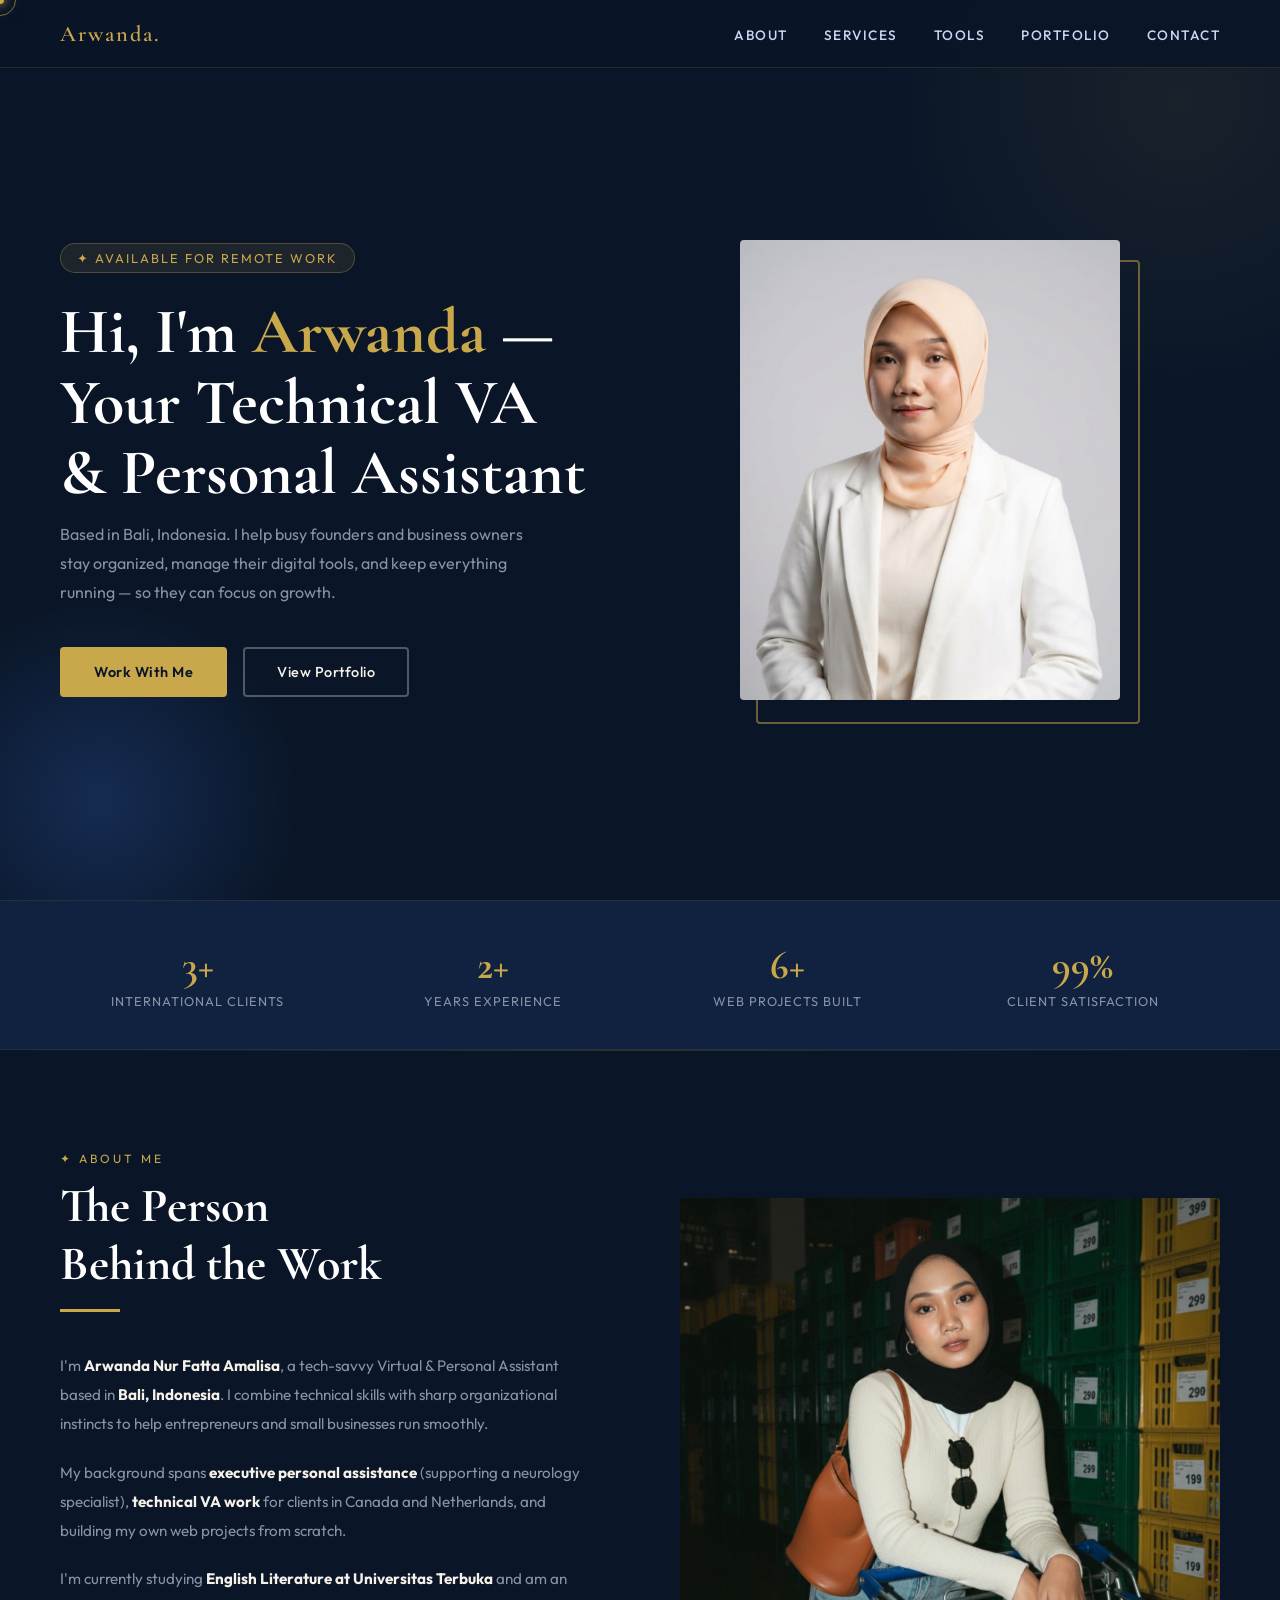
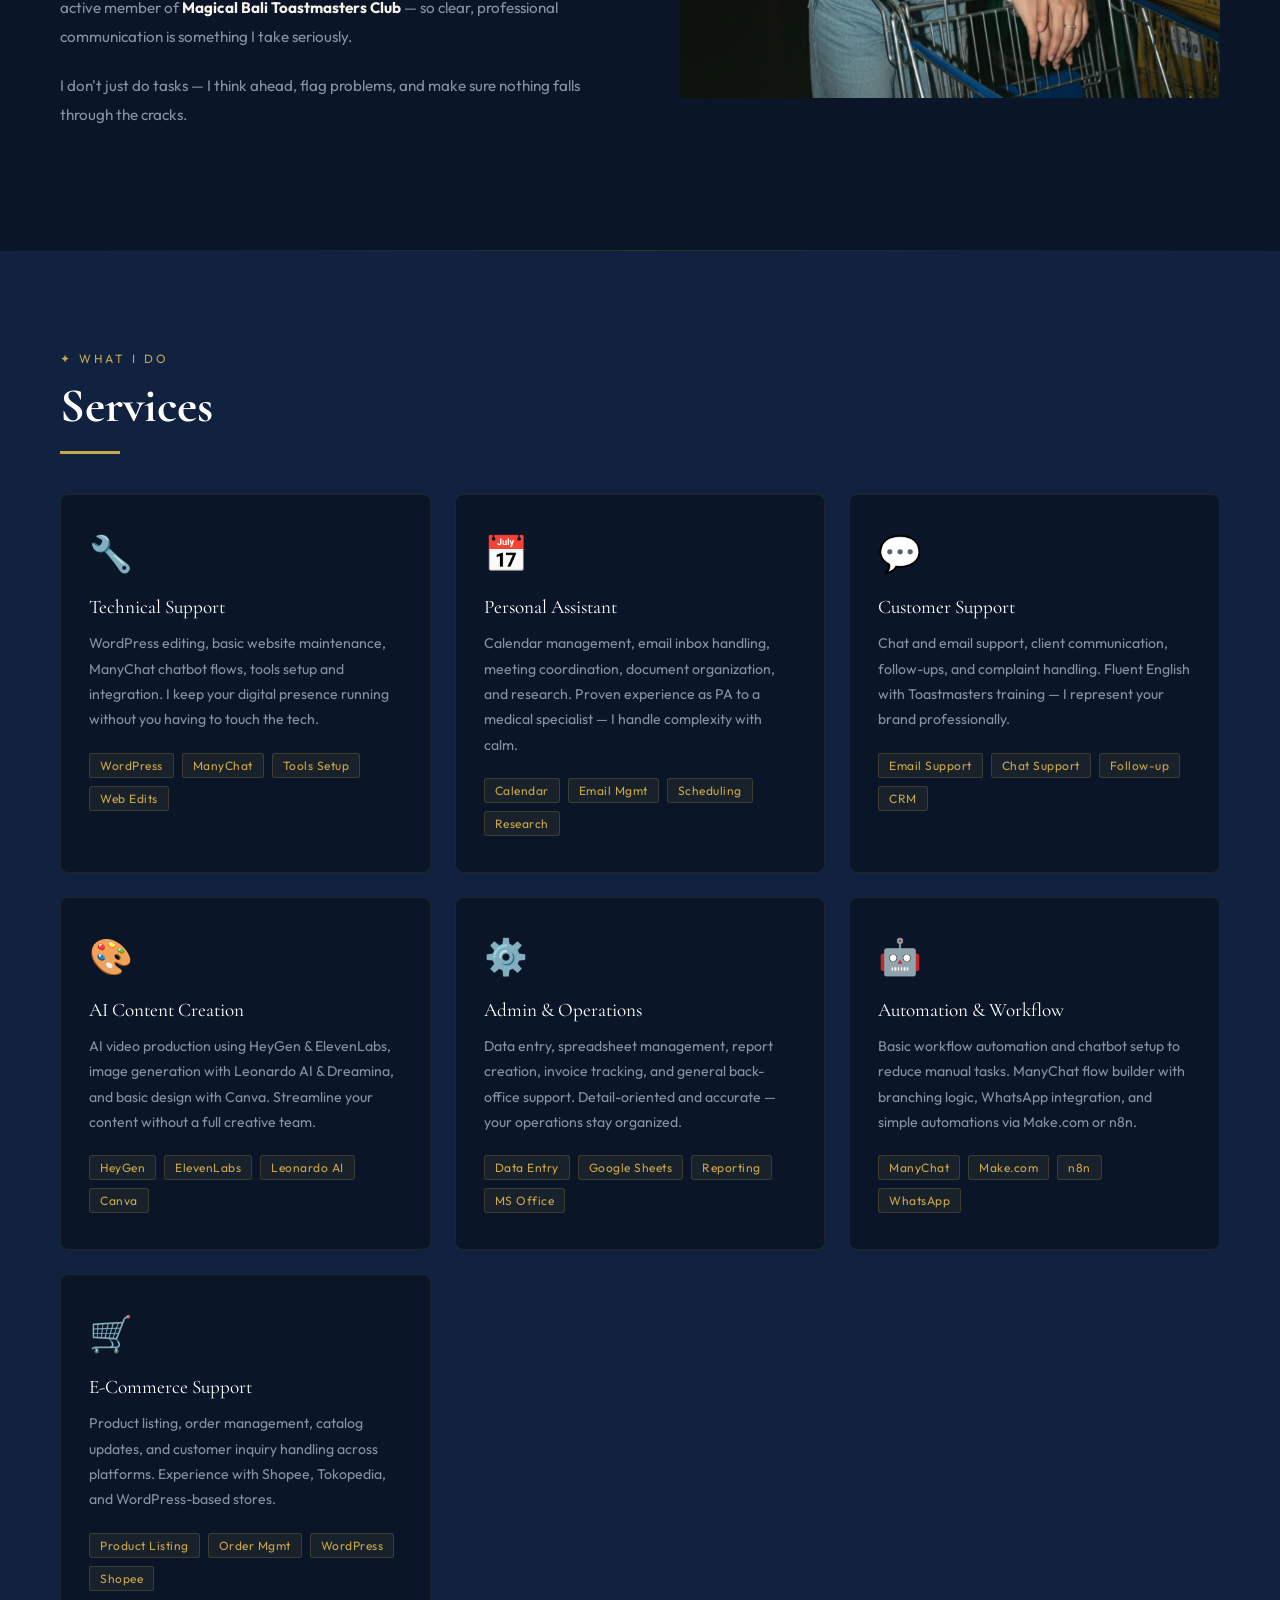
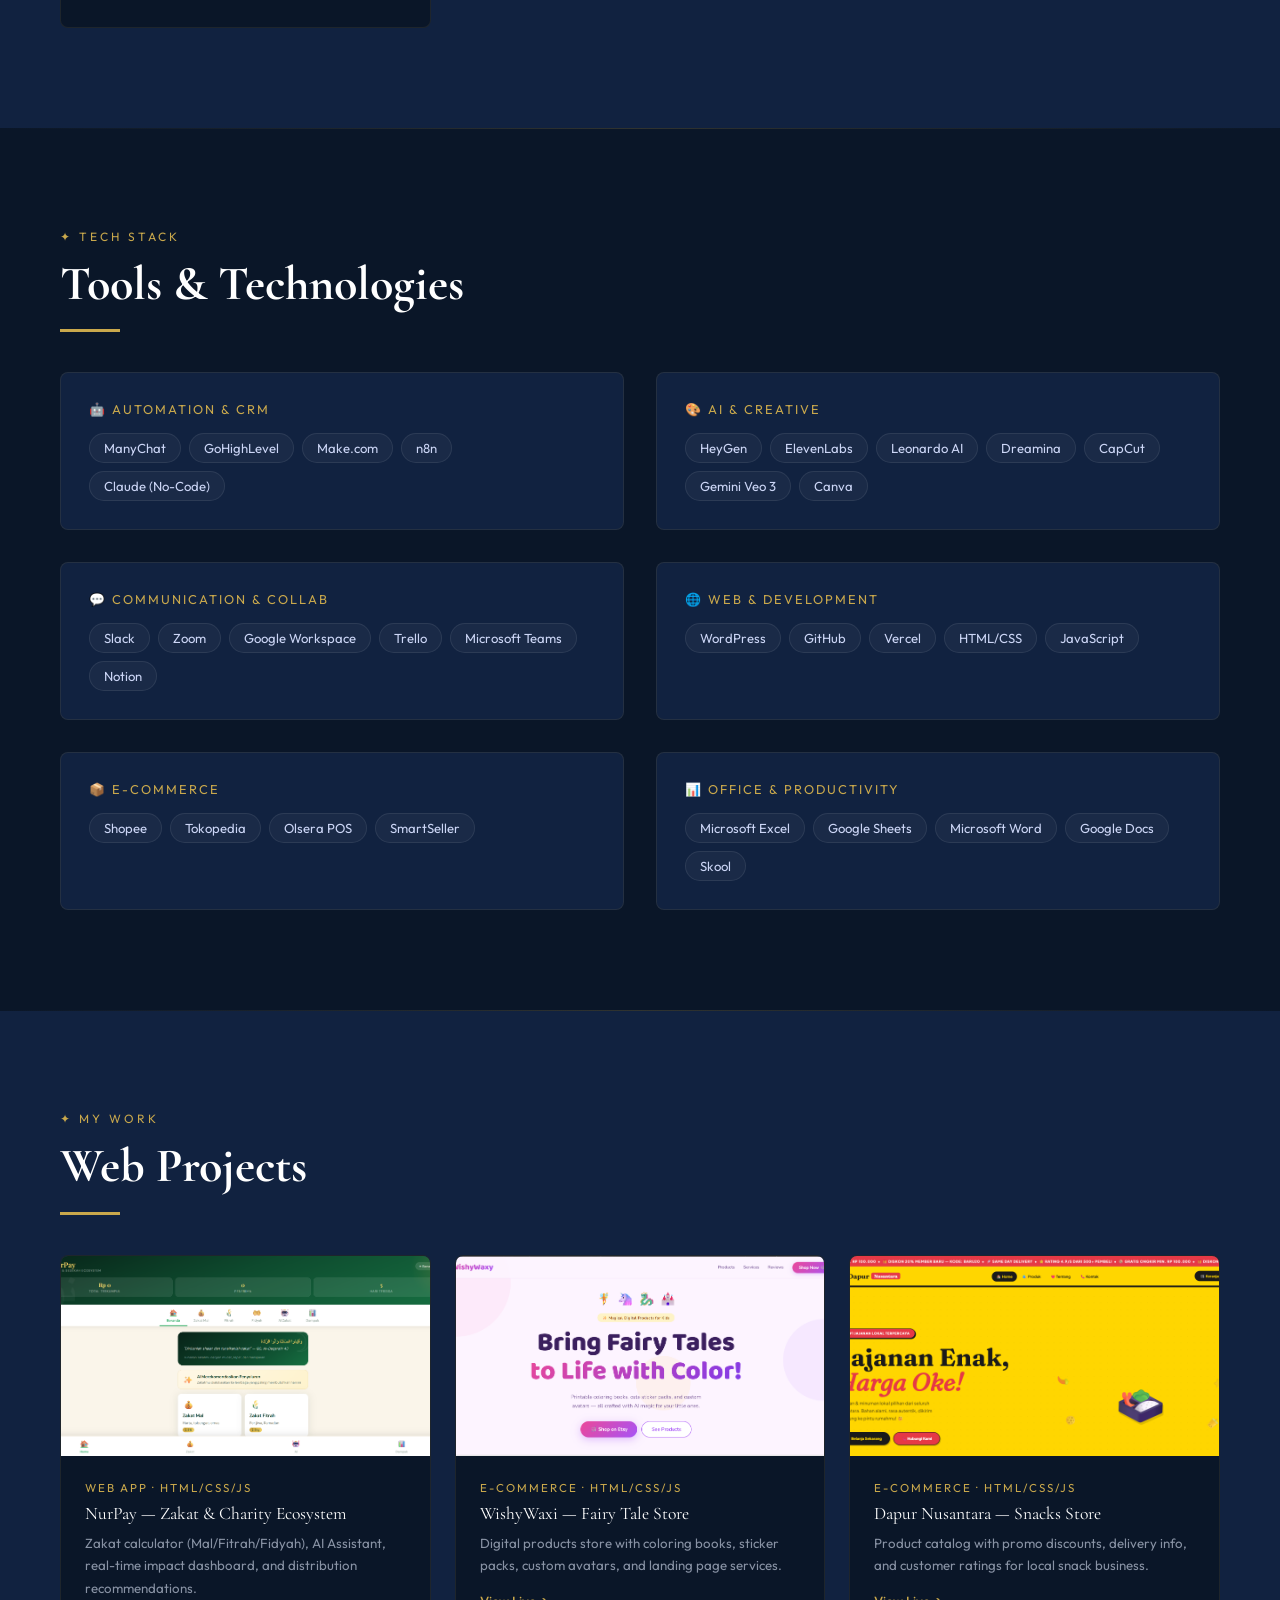
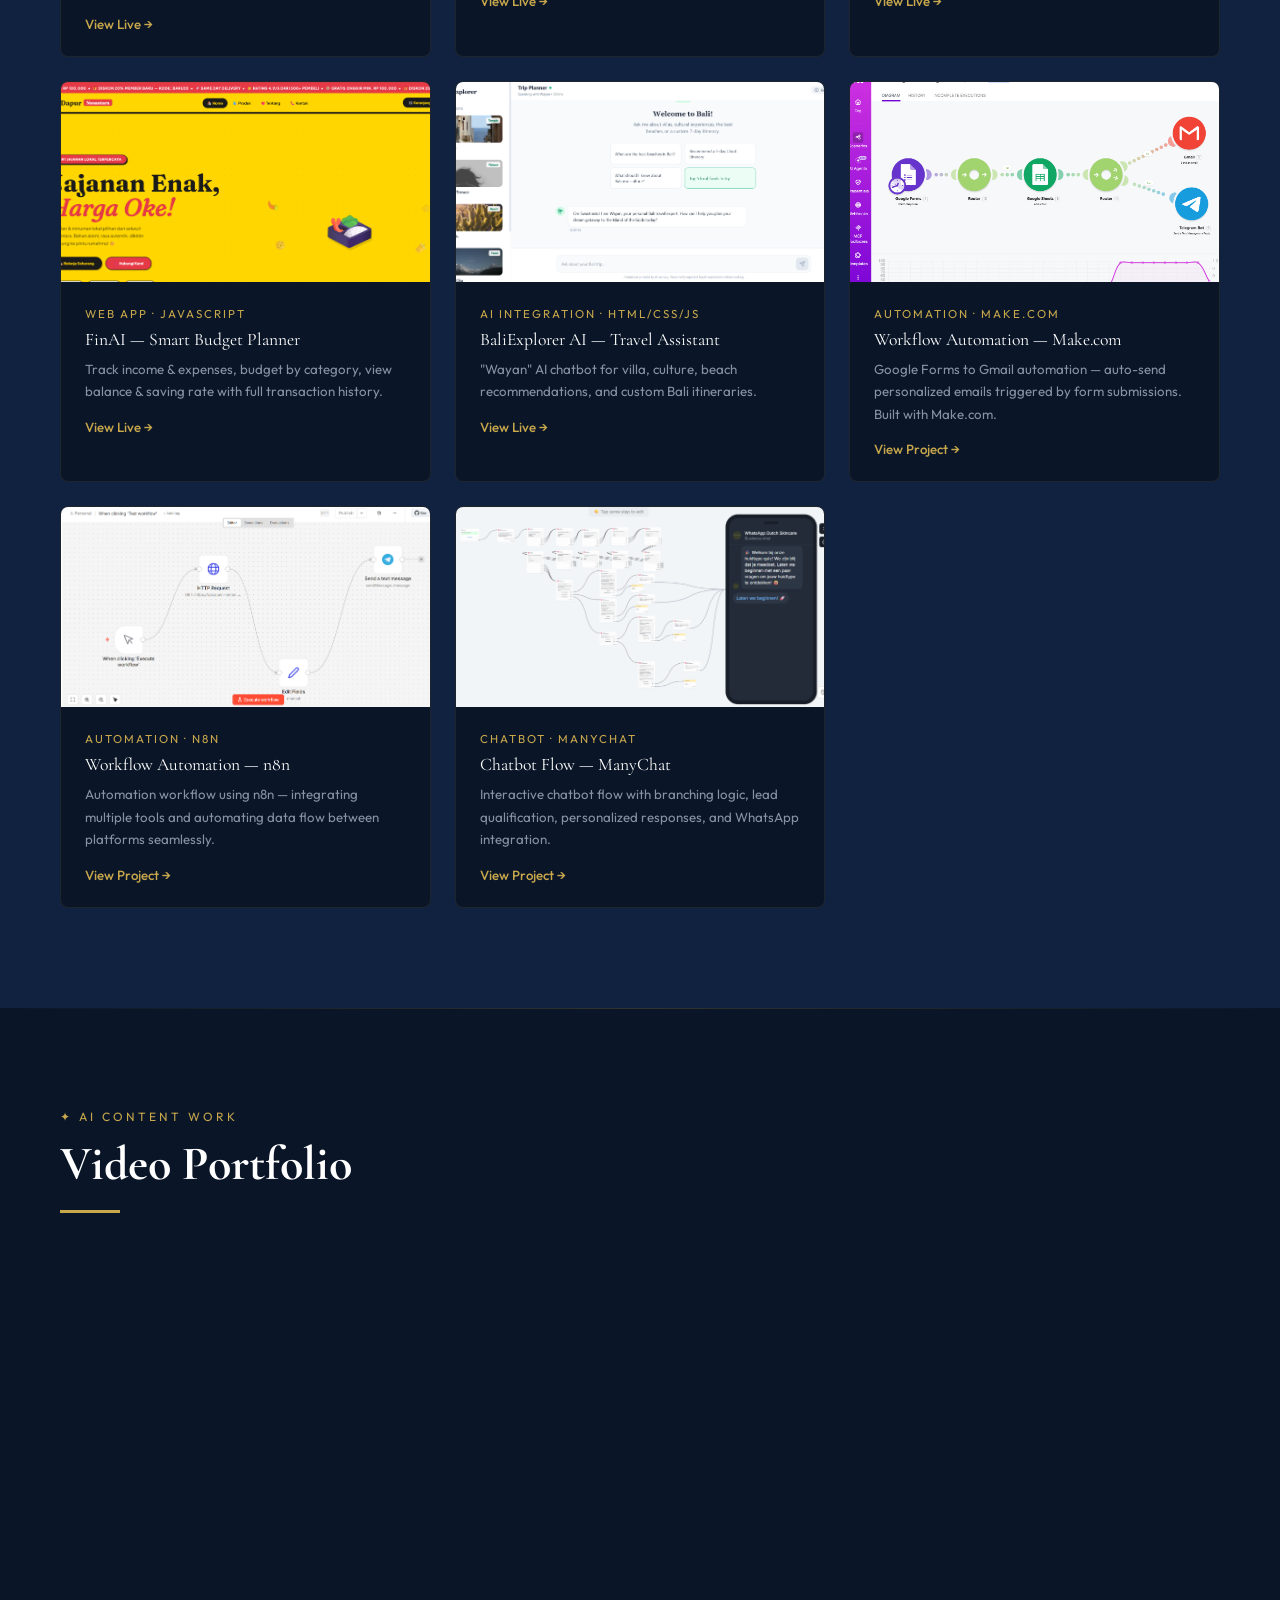
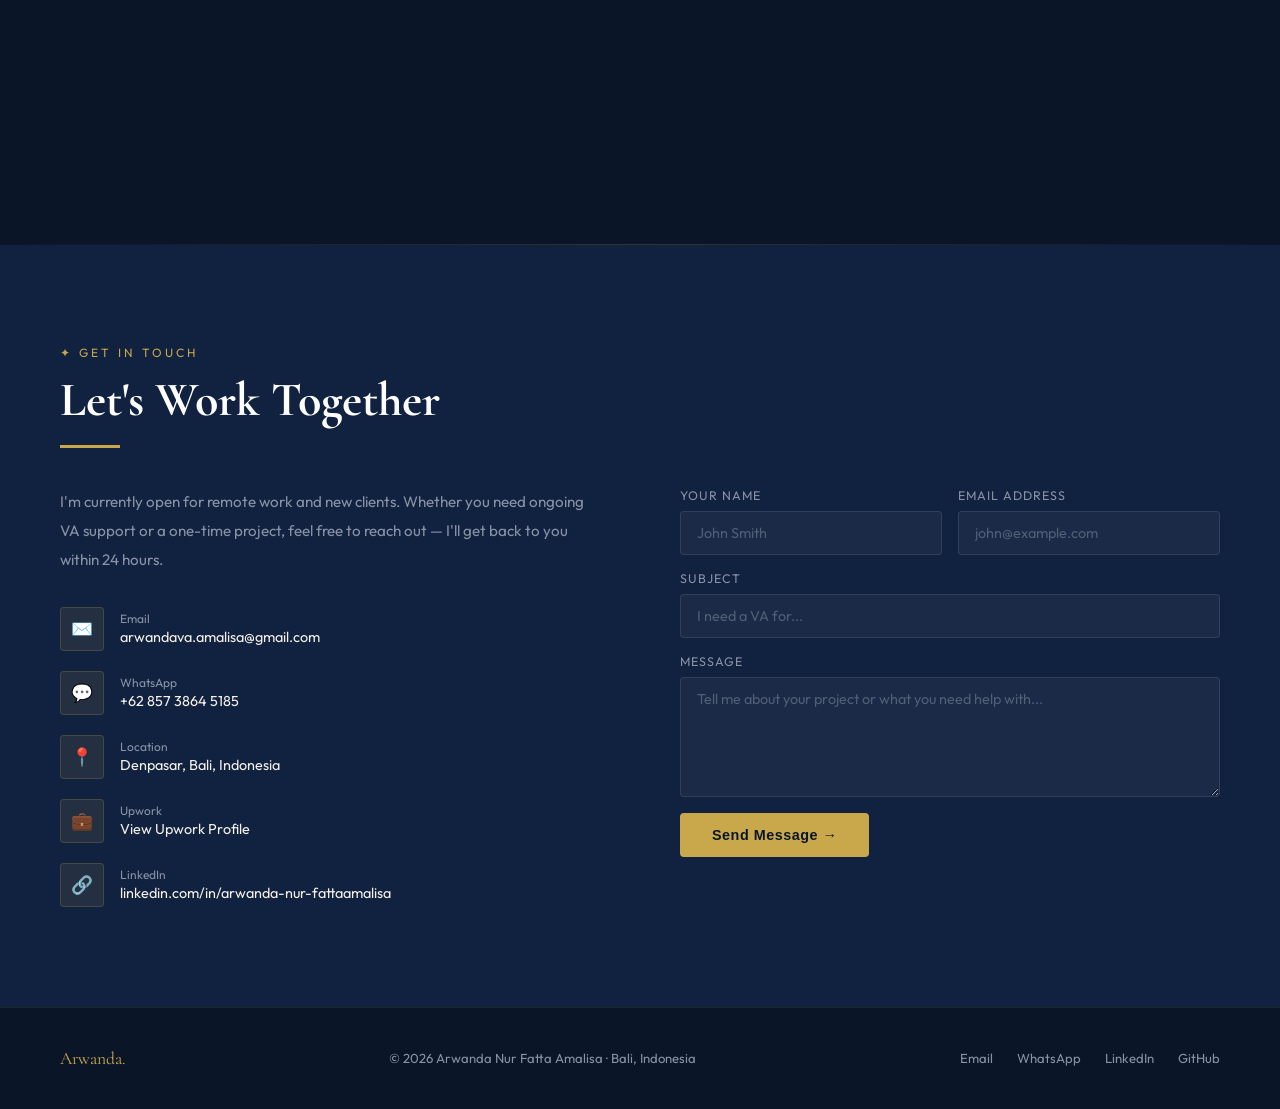
==== index.html @ c509935b "Update index.html" ====
<!DOCTYPE html>
<html lang="en">
<head>
<meta charset="UTF-8">
<meta name="viewport" content="width=device-width, initial-scale=1.0">
<title>Arwanda Nur Fatta Amalisa — Technical VA & Personal Assistant</title>
<link rel="preconnect" href="https://fonts.googleapis.com">
<link href="https://fonts.googleapis.com/css2?family=Cormorant+Garamond:wght@400;600;700;900&family=Outfit:wght@300;400;500;600&display=swap" rel="stylesheet">
<style>
  :root {
    --navy: #0a1628; --navy-mid: #112240; --navy-light: #1d3a6e;
    --gold: #c9a84c; --gold-light: #e8c96a; --cream: #f5f0e8;
    --white: #ffffff; --gray: #8892a4; --light-gray: #ccd6f6;
  }
  * { margin: 0; padding: 0; box-sizing: border-box; }
  html { scroll-behavior: smooth; }
  body { background: var(--navy); color: var(--cream); font-family: 'Outfit', sans-serif; overflow-x: hidden; cursor: none; }
  .cursor-dot { width: 8px; height: 8px; background: var(--gold); border-radius: 50%; position: fixed; top: 0; left: 0; pointer-events: none; z-index: 99999; transform: translate(-50%, -50%); transition: transform 0.1s ease; box-shadow: 0 0 10px var(--gold), 0 0 20px rgba(201,168,76,0.5); }
  .cursor-ring { width: 32px; height: 32px; border: 1.5px solid rgba(201,168,76,0.6); border-radius: 50%; position: fixed; top: 0; left: 0; pointer-events: none; z-index: 99998; transform: translate(-50%, -50%); transition: all 0.12s ease; }
  .cursor-sparkle { position: fixed; pointer-events: none; z-index: 99997; border-radius: 50%; animation: sparkle-fade 0.6s ease forwards; }
  @keyframes sparkle-fade { 0% { opacity: 1; transform: scale(1) translate(-50%, -50%); } 100% { opacity: 0; transform: scale(0) translate(-50%, -50%); } }
  a, button { cursor: none; }
  nav { position: fixed; top: 0; width: 100%; z-index: 100; padding: 20px 60px; display: flex; justify-content: space-between; align-items: center; background: rgba(10,22,40,0.92); backdrop-filter: blur(12px); border-bottom: 1px solid rgba(201,168,76,0.15); }
  .nav-logo { font-family: 'Cormorant Garamond', serif; font-size: 1.4rem; color: var(--gold); letter-spacing: 2px; font-weight: 600; }
  .nav-links { display: flex; gap: 36px; list-style: none; }
  .nav-links a { color: var(--light-gray); text-decoration: none; font-size: 0.85rem; font-weight: 500; letter-spacing: 1.5px; text-transform: uppercase; transition: color 0.3s; }
  .nav-links a:hover { color: var(--gold); }
  .hero { min-height: 100vh; display: grid; grid-template-columns: 1fr 1fr; align-items: center; padding: 120px 60px 80px; position: relative; overflow: hidden; }
  .hero::before { content: ''; position: absolute; top: -200px; right: -200px; width: 600px; height: 600px; background: radial-gradient(circle, rgba(201,168,76,0.08) 0%, transparent 70%); pointer-events: none; }
  .hero::after { content: ''; position: absolute; bottom: -100px; left: -100px; width: 400px; height: 400px; background: radial-gradient(circle, rgba(29,58,110,0.6) 0%, transparent 70%); pointer-events: none; }
  .hero-text { z-index: 2; }
  .hero-tag { display: inline-block; background: rgba(201,168,76,0.1); border: 1px solid rgba(201,168,76,0.3); color: var(--gold); padding: 6px 16px; border-radius: 20px; font-size: 0.8rem; letter-spacing: 2px; text-transform: uppercase; margin-bottom: 24px; animation: fadeUp 0.8s ease both; }
  .hero h1 { font-family: 'Cormorant Garamond', serif; font-size: clamp(2.8rem, 5vw, 4.5rem); line-height: 1.1; font-weight: 900; color: var(--white); margin-bottom: 12px; animation: fadeUp 0.8s 0.1s ease both; }
  .hero h1 span { color: var(--gold); }
  .hero-subtitle { font-size: 1rem; color: var(--gray); line-height: 1.8; max-width: 480px; margin-bottom: 40px; animation: fadeUp 0.8s 0.2s ease both; }
  .hero-btns { display: flex; gap: 16px; flex-wrap: wrap; animation: fadeUp 0.8s 0.3s ease both; }
  .btn-primary { background: var(--gold); color: var(--navy); padding: 14px 32px; border-radius: 4px; font-weight: 600; font-size: 0.9rem; text-decoration: none; letter-spacing: 0.5px; transition: all 0.3s; border: 2px solid var(--gold); }
  .btn-primary:hover { background: transparent; color: var(--gold); }
  .btn-secondary { background: transparent; color: var(--cream); padding: 14px 32px; border-radius: 4px; font-weight: 500; font-size: 0.9rem; text-decoration: none; letter-spacing: 0.5px; border: 2px solid rgba(245,240,232,0.3); transition: all 0.3s; }
  .btn-secondary:hover { border-color: var(--gold); color: var(--gold); }
  .hero-image { display: flex; justify-content: center; align-items: center; z-index: 2; animation: fadeIn 1s 0.4s ease both; }
  .photo-frame { position: relative; width: 380px; height: 460px; }
  .photo-frame::before { content: ''; position: absolute; top: 20px; right: -20px; width: 100%; height: 100%; border: 2px solid var(--gold); border-radius: 4px; z-index: -1; opacity: 0.5; }
  .photo-frame img { width: 100%; height: 100%; object-fit: cover; border-radius: 4px; display: block; }
  .stats-bar { background: var(--navy-mid); border-top: 1px solid rgba(201,168,76,0.1); border-bottom: 1px solid rgba(201,168,76,0.1); padding: 40px 60px; display: grid; grid-template-columns: repeat(4, 1fr); text-align: center; gap: 20px; }
  .stat-num { font-family: 'Cormorant Garamond', serif; font-size: 2.5rem; font-weight: 700; color: var(--gold); }
  .stat-label { font-size: 0.8rem; color: var(--gray); letter-spacing: 1px; text-transform: uppercase; margin-top: 4px; }
  section { padding: 100px 60px; }
  .section-tag { font-size: 0.75rem; letter-spacing: 3px; text-transform: uppercase; color: var(--gold); margin-bottom: 12px; }
  .section-title { font-family: 'Cormorant Garamond', serif; font-size: clamp(2rem, 4vw, 3rem); font-weight: 700; color: var(--white); margin-bottom: 16px; line-height: 1.2; }
  .section-line { width: 60px; height: 3px; background: var(--gold); margin-bottom: 40px; }
  .about { background: var(--navy); }
  .about-grid { display: grid; grid-template-columns: 1fr 1fr; gap: 80px; align-items: center; }
  .about-text p { color: var(--gray); line-height: 1.9; font-size: 0.95rem; margin-bottom: 20px; }
  .about-text p strong { color: var(--cream); }
  .about-photo { position: relative; }
  .about-photo img { width: 100%; height: 500px; object-fit: cover; object-position: top; border-radius: 4px; }
  .services { background: var(--navy-mid); }
  .services-grid { display: grid; grid-template-columns: repeat(3, 1fr); gap: 24px; margin-top: 20px; }
  .service-card { background: var(--navy); border: 1px solid rgba(201,168,76,0.1); border-radius: 8px; padding: 36px 28px; transition: all 0.3s; position: relative; overflow: hidden; }
  .service-card::before { content: ''; position: absolute; top: 0; left: 0; width: 100%; height: 3px; background: var(--gold); opacity: 0; transition: opacity 0.3s; }
  .service-card:hover { transform: translateY(-6px); border-color: rgba(201,168,76,0.3); }
  .service-card:hover::before { opacity: 1; }
  .service-icon { font-size: 2.2rem; margin-bottom: 20px; }
  .service-title { font-family: 'Cormorant Garamond', serif; font-size: 1.2rem; color: var(--white); margin-bottom: 12px; }
  .service-desc { color: var(--gray); font-size: 0.88rem; line-height: 1.8; margin-bottom: 20px; }
  .service-tags { display: flex; flex-wrap: wrap; gap: 8px; }
  .tag { background: rgba(201,168,76,0.08); border: 1px solid rgba(201,168,76,0.2); color: var(--gold); padding: 4px 10px; border-radius: 3px; font-size: 0.75rem; letter-spacing: 0.5px; }
  .tools { background: var(--navy); }
  .tools-grid { display: grid; grid-template-columns: repeat(2, 1fr); gap: 32px; }
  .tool-category { background: var(--navy-mid); border: 1px solid rgba(201,168,76,0.1); border-radius: 8px; padding: 28px; }
  .tool-category-title { font-size: 0.8rem; letter-spacing: 2px; text-transform: uppercase; color: var(--gold); margin-bottom: 16px; display: flex; align-items: center; gap: 8px; }
  .tool-list { display: flex; flex-wrap: wrap; gap: 8px; }
  .tool-pill { background: rgba(255,255,255,0.04); border: 1px solid rgba(255,255,255,0.08); color: var(--light-gray); padding: 6px 14px; border-radius: 20px; font-size: 0.82rem; transition: all 0.2s; }
  .tool-pill:hover { background: rgba(201,168,76,0.1); border-color: rgba(201,168,76,0.3); color: var(--gold); }
  .portfolio { background: var(--navy-mid); }
  .portfolio-grid { display: grid; grid-template-columns: repeat(3, 1fr); gap: 24px; }
  .portfolio-card { background: var(--navy); border: 1px solid rgba(201,168,76,0.1); border-radius: 8px; overflow: hidden; transition: all 0.3s; }
  .portfolio-card:hover { transform: translateY(-6px); border-color: rgba(201,168,76,0.3); }
  .portfolio-thumb { width: 100%; height: 200px; background: var(--navy-light); display: flex; flex-direction: column; align-items: center; justify-content: center; gap: 8px; color: var(--gray); font-size: 0.8rem; text-align: center; padding: 16px; position: relative; overflow: hidden; }
  .portfolio-thumb img { width: 100%; height: 100%; object-fit: cover; position: absolute; top: 0; left: 0; }
  .portfolio-thumb-placeholder { font-size: 2.5rem; opacity: 0.3; }
  .portfolio-info { padding: 24px; }
  .portfolio-label { font-size: 0.72rem; letter-spacing: 2px; text-transform: uppercase; color: var(--gold); margin-bottom: 8px; }
  .portfolio-name { font-family: 'Cormorant Garamond', serif; font-size: 1.1rem; color: var(--white); margin-bottom: 8px; }
  .portfolio-desc { color: var(--gray); font-size: 0.83rem; line-height: 1.7; margin-bottom: 16px; }
  .portfolio-link { color: var(--gold); font-size: 0.83rem; text-decoration: none; font-weight: 500; display: flex; align-items: center; gap: 6px; transition: gap 0.2s; }
  .portfolio-link:hover { gap: 10px; }
  .video-section { background: var(--navy); }
  .video-grid { display: grid; grid-template-columns: repeat(2, 1fr); gap: 24px; }
  .video-card { background: var(--navy-mid); border: 1px solid rgba(201,168,76,0.1); border-radius: 8px; overflow: hidden; transition: all 0.3s; }
  .video-card:hover { border-color: rgba(201,168,76,0.3); }
  .video-thumb { width: 100%; height: 360px; background: var(--navy-light); display: flex; flex-direction: column; align-items: center; justify-content: center; gap: 10px; position: relative; }
  .video-thumb video { width: 100%; height: 100%; object-fit: cover; }
  .video-placeholder-icon { font-size: 3rem; opacity: 0.3; }
  .video-placeholder-text { color: var(--gray); font-size: 0.8rem; text-align: center; padding: 0 20px; }
  .play-btn { position: absolute; width: 56px; height: 56px; background: rgba(201,168,76,0.9); border-radius: 50%; display: flex; align-items: center; justify-content: center; font-size: 1.2rem; color: var(--navy); cursor: pointer; transition: transform 0.2s; }
  .play-btn:hover { transform: scale(1.1); }
  .video-info { padding: 20px 24px; }
  .video-label { font-size: 0.72rem; letter-spacing: 2px; text-transform: uppercase; color: var(--gold); margin-bottom: 6px; }
  .video-name { font-family: 'Cormorant Garamond', serif; font-size: 1rem; color: var(--white); margin-bottom: 6px; }
  .video-desc { color: var(--gray); font-size: 0.82rem; line-height: 1.6; }
  .contact { background: var(--navy-mid); }
  .contact-grid { display: grid; grid-template-columns: 1fr 1fr; gap: 80px; align-items: start; }
  .contact-info p { color: var(--gray); line-height: 1.9; font-size: 0.95rem; margin-bottom: 32px; }
  .contact-items { display: flex; flex-direction: column; gap: 20px; }
  .contact-item { display: flex; align-items: center; gap: 16px; }
  .contact-icon { width: 44px; height: 44px; background: rgba(201,168,76,0.1); border: 1px solid rgba(201,168,76,0.2); border-radius: 4px; display: flex; align-items: center; justify-content: center; font-size: 1.1rem; flex-shrink: 0; }
  .contact-detail { font-size: 0.9rem; }
  .contact-detail span { color: var(--gray); font-size: 0.75rem; display: block; margin-bottom: 2px; }
  .contact-detail a { color: var(--cream); text-decoration: none; transition: color 0.2s; }
  .contact-detail a:hover { color: var(--gold); }
  .contact-form { display: flex; flex-direction: column; gap: 16px; }
  .form-row { display: grid; grid-template-columns: 1fr 1fr; gap: 16px; }
  .form-group { display: flex; flex-direction: column; gap: 8px; }
  .form-group label { font-size: 0.78rem; letter-spacing: 1px; text-transform: uppercase; color: var(--gray); }
  .form-group input, .form-group textarea { background: rgba(255,255,255,0.04); border: 1px solid rgba(255,255,255,0.1); border-radius: 4px; padding: 12px 16px; color: var(--cream); font-family: 'Outfit', sans-serif; font-size: 0.9rem; transition: border-color 0.2s; outline: none; }
  .form-group input:focus, .form-group textarea:focus { border-color: var(--gold); }
  .form-group textarea { resize: vertical; min-height: 120px; }
  .form-group input::placeholder, .form-group textarea::placeholder { color: rgba(136,146,164,0.5); }
  .btn-submit { background: var(--gold); color: var(--navy); padding: 14px 32px; border-radius: 4px; font-weight: 600; font-size: 0.9rem; border: none; cursor: pointer; letter-spacing: 0.5px; transition: all 0.3s; width: fit-content; }
  .btn-submit:hover { background: var(--gold-light); }
  footer { background: var(--navy); border-top: 1px solid rgba(201,168,76,0.1); padding: 40px 60px; display: flex; justify-content: space-between; align-items: center; }
  .footer-logo { font-family: 'Cormorant Garamond', serif; font-size: 1.1rem; color: var(--gold); }
  .footer-text { color: var(--gray); font-size: 0.82rem; }
  .footer-links { display: flex; gap: 24px; }
  .footer-links a { color: var(--gray); text-decoration: none; font-size: 0.82rem; transition: color 0.2s; }
  .footer-links a:hover { color: var(--gold); }
  @keyframes fadeUp { from { opacity: 0; transform: translateY(30px); } to { opacity: 1; transform: translateY(0); } }
  @keyframes fadeIn { from { opacity: 0; } to { opacity: 1; } }
  .divider { width: 100%; height: 1px; background: linear-gradient(to right, transparent, rgba(201,168,76,0.2), transparent); }
  @media (max-width: 900px) {
    nav { padding: 16px 24px; } .nav-links { display: none; }
    .hero { grid-template-columns: 1fr; padding: 100px 24px 60px; text-align: center; }
    .hero-image { display: none; } .hero-btns { justify-content: center; }
    .stats-bar { grid-template-columns: repeat(2, 1fr); padding: 40px 24px; }
    section { padding: 60px 24px; }
    .about-grid, .contact-grid { grid-template-columns: 1fr; gap: 40px; }
    .about-photo { display: none; }
    .services-grid, .portfolio-grid { grid-template-columns: 1fr; }
    .video-grid, .tools-grid { grid-template-columns: 1fr; }
    .form-row { grid-template-columns: 1fr; }
    footer { flex-direction: column; gap: 16px; text-align: center; padding: 32px 24px; }
  }
</style>
</head>
<body>
<div class="cursor-dot" id="cursorDot"></div>
<div class="cursor-ring" id="cursorRing"></div>

<nav>
  <div class="nav-logo">Arwanda.</div>
  <ul class="nav-links">
    <li><a href="#about">About</a></li>
    <li><a href="#services">Services</a></li>
    <li><a href="#tools">Tools</a></li>
    <li><a href="#portfolio">Portfolio</a></li>
    <li><a href="#contact">Contact</a></li>
  </ul>
</nav>

<section class="hero" id="home">
  <div class="hero-text">
    <div class="hero-tag">✦ Available for Remote Work</div>
    <h1>Hi, I'm <span>Arwanda</span> —<br>Your Technical VA<br>& Personal Assistant</h1>
    <p class="hero-subtitle">Based in Bali, Indonesia. I help busy founders and business owners stay organized, manage their digital tools, and keep everything running — so they can focus on growth.</p>
    <div class="hero-btns">
      <a href="#contact" class="btn-primary">Work With Me</a>
      <a href="#portfolio" class="btn-secondary">View Portfolio</a>
    </div>
  </div>
  <div class="hero-image">
    <div class="photo-frame">
      <img src="photo-hero.jpg" alt="Arwanda">
    </div>
  </div>
</section>

<div class="stats-bar">
  <div class="stat-item"><div class="stat-num">3+</div><div class="stat-label">International Clients</div></div>
  <div class="stat-item"><div class="stat-num">2+</div><div class="stat-label">Years Experience</div></div>
  <div class="stat-item"><div class="stat-num">6+</div><div class="stat-label">Web Projects Built</div></div>
  <div class="stat-item"><div class="stat-num">99%</div><div class="stat-label">Client Satisfaction</div></div>
</div>

<div class="divider"></div>

<section class="about" id="about">
  <div class="about-grid">
    <div class="about-text">
      <div class="section-tag">✦ About Me</div>
      <h2 class="section-title">The Person<br>Behind the Work</h2>
      <div class="section-line"></div>
      <p>I'm <strong>Arwanda Nur Fatta Amalisa</strong>, a tech-savvy Virtual & Personal Assistant based in <strong>Bali, Indonesia</strong>. I combine technical skills with sharp organizational instincts to help entrepreneurs and small businesses run smoothly.</p>
      <p>My background spans <strong>executive personal assistance</strong> (supporting a neurology specialist), <strong>technical VA work</strong> for clients in Canada and Netherlands, and building my own web projects from scratch.</p>
      <p>I'm currently studying <strong>English Literature at Universitas Terbuka</strong> and am an active member of <strong>Magical Bali Toastmasters Club</strong> — so clear, professional communication is something I take seriously.</p>
      <p>I don't just do tasks — I think ahead, flag problems, and make sure nothing falls through the cracks.</p>
    </div>
    <div class="about-photo">
      <img src="photo-about.jpg" alt="Arwanda">
    </div>
  </div>
</section>

<div class="divider"></div>

<section class="services" id="services">
  <div class="section-tag">✦ What I Do</div>
  <h2 class="section-title">Services</h2>
  <div class="section-line"></div>
  <div class="services-grid">
    <div class="service-card">
      <div class="service-icon">🔧</div>
      <div class="service-title">Technical Support</div>
      <p class="service-desc">WordPress editing, basic website maintenance, ManyChat chatbot flows, tools setup and integration. I keep your digital presence running without you having to touch the tech.</p>
      <div class="service-tags"><span class="tag">WordPress</span><span class="tag">ManyChat</span><span class="tag">Tools Setup</span><span class="tag">Web Edits</span></div>
    </div>
    <div class="service-card">
      <div class="service-icon">📅</div>
      <div class="service-title">Personal Assistant</div>
      <p class="service-desc">Calendar management, email inbox handling, meeting coordination, document organization, and research. Proven experience as PA to a medical specialist — I handle complexity with calm.</p>
      <div class="service-tags"><span class="tag">Calendar</span><span class="tag">Email Mgmt</span><span class="tag">Scheduling</span><span class="tag">Research</span></div>
    </div>
    <div class="service-card">
      <div class="service-icon">💬</div>
      <div class="service-title">Customer Support</div>
      <p class="service-desc">Chat and email support, client communication, follow-ups, and complaint handling. Fluent English with Toastmasters training — I represent your brand professionally.</p>
      <div class="service-tags"><span class="tag">Email Support</span><span class="tag">Chat Support</span><span class="tag">Follow-up</span><span class="tag">CRM</span></div>
    </div>
    <div class="service-card">
      <div class="service-icon">🎨</div>
      <div class="service-title">AI Content Creation</div>
      <p class="service-desc">AI video production using HeyGen & ElevenLabs, image generation with Leonardo AI & Dreamina, and basic design with Canva. Streamline your content without a full creative team.</p>
      <div class="service-tags"><span class="tag">HeyGen</span><span class="tag">ElevenLabs</span><span class="tag">Leonardo AI</span><span class="tag">Canva</span></div>
    </div>
    <div class="service-card">
      <div class="service-icon">⚙️</div>
      <div class="service-title">Admin & Operations</div>
      <p class="service-desc">Data entry, spreadsheet management, report creation, invoice tracking, and general back-office support. Detail-oriented and accurate — your operations stay organized.</p>
      <div class="service-tags"><span class="tag">Data Entry</span><span class="tag">Google Sheets</span><span class="tag">Reporting</span><span class="tag">MS Office</span></div>
    </div>
    <div class="service-card">
      <div class="service-icon">🤖</div>
      <div class="service-title">Automation & Workflow</div>
      <p class="service-desc">Basic workflow automation and chatbot setup to reduce manual tasks. ManyChat flow builder with branching logic, WhatsApp integration, and simple automations via Make.com or n8n.</p>
      <div class="service-tags"><span class="tag">ManyChat</span><span class="tag">Make.com</span><span class="tag">n8n</span><span class="tag">WhatsApp</span></div>
    </div>
    <div class="service-card">
      <div class="service-icon">🛒</div>
      <div class="service-title">E-Commerce Support</div>
      <p class="service-desc">Product listing, order management, catalog updates, and customer inquiry handling across platforms. Experience with Shopee, Tokopedia, and WordPress-based stores.</p>
      <div class="service-tags"><span class="tag">Product Listing</span><span class="tag">Order Mgmt</span><span class="tag">WordPress</span><span class="tag">Shopee</span></div>
    </div>
  </div>
</section>

<div class="divider"></div>

<section class="tools" id="tools">
  <div class="section-tag">✦ Tech Stack</div>
  <h2 class="section-title">Tools & Technologies</h2>
  <div class="section-line"></div>
  <div class="tools-grid">
    <div class="tool-category">
      <div class="tool-category-title">🤖 Automation & CRM</div>
      <div class="tool-list"><span class="tool-pill">ManyChat</span><span class="tool-pill">GoHighLevel</span><span class="tool-pill">Make.com</span><span class="tool-pill">n8n</span><span class="tool-pill">Claude (No-Code)</span></div>
    </div>
    <div class="tool-category">
      <div class="tool-category-title">🎨 AI & Creative</div>
      <div class="tool-list"><span class="tool-pill">HeyGen</span><span class="tool-pill">ElevenLabs</span><span class="tool-pill">Leonardo AI</span><span class="tool-pill">Dreamina</span><span class="tool-pill">CapCut</span><span class="tool-pill">Gemini Veo 3</span><span class="tool-pill">Canva</span></div>
    </div>
    <div class="tool-category">
      <div class="tool-category-title">💬 Communication & Collab</div>
      <div class="tool-list"><span class="tool-pill">Slack</span><span class="tool-pill">Zoom</span><span class="tool-pill">Google Workspace</span><span class="tool-pill">Trello</span><span class="tool-pill">Microsoft Teams</span><span class="tool-pill">Notion</span></div>
    </div>
    <div class="tool-category">
      <div class="tool-category-title">🌐 Web & Development</div>
      <div class="tool-list"><span class="tool-pill">WordPress</span><span class="tool-pill">GitHub</span><span class="tool-pill">Vercel</span><span class="tool-pill">HTML/CSS</span><span class="tool-pill">JavaScript</span></div>
    </div>
    <div class="tool-category">
      <div class="tool-category-title">📦 E-Commerce</div>
      <div class="tool-list"><span class="tool-pill">Shopee</span><span class="tool-pill">Tokopedia</span><span class="tool-pill">Olsera POS</span><span class="tool-pill">SmartSeller</span></div>
    </div>
    <div class="tool-category">
      <div class="tool-category-title">📊 Office & Productivity</div>
      <div class="tool-list"><span class="tool-pill">Microsoft Excel</span><span class="tool-pill">Google Sheets</span><span class="tool-pill">Microsoft Word</span><span class="tool-pill">Google Docs</span><span class="tool-pill">Skool</span></div>
    </div>
  </div>
</section>

<div class="divider"></div>

<section class="portfolio" id="portfolio">
  <div class="section-tag">✦ My Work</div>
  <h2 class="section-title">Web Projects</h2>
  <div class="section-line"></div>
  <div class="portfolio-grid">
    <div class="portfolio-card">
      <div class="portfolio-thumb"><img src="nurpay.png" alt="NurPay"></div>
      <div class="portfolio-info">
        <div class="portfolio-label">Web App · HTML/CSS/JS</div>
        <div class="portfolio-name">NurPay — Zakat & Charity Ecosystem</div>
        <p class="portfolio-desc">Zakat calculator (Mal/Fitrah/Fidyah), AI Assistant, real-time impact dashboard, and distribution recommendations.</p>
        <a href="https://nurpay.vercel.app" target="_blank" class="portfolio-link">View Live →</a>
      </div>
    </div>
    <div class="portfolio-card">
      <div class="portfolio-thumb"><img src="wishywaxi.png" alt="WishyWaxi"></div>
      <div class="portfolio-info">
        <div class="portfolio-label">E-Commerce · HTML/CSS/JS</div>
        <div class="portfolio-name">WishyWaxi — Fairy Tale Store</div>
        <p class="portfolio-desc">Digital products store with coloring books, sticker packs, custom avatars, and landing page services.</p>
        <a href="https://wishywaxi.vercel.app" target="_blank" class="portfolio-link">View Live →</a>
      </div>
    </div>
    <div class="portfolio-card">
      <div class="portfolio-thumb"><img src="dapurnusantara.jpg" alt="Dapur Nusantara"></div>
      <div class="portfolio-info">
        <div class="portfolio-label">E-Commerce · HTML/CSS/JS</div>
        <div class="portfolio-name">Dapur Nusantara — Snacks Store</div>
        <p class="portfolio-desc">Product catalog with promo discounts, delivery info, and customer ratings for local snack business.</p>
        <a href="https://dapurnusantara.vercel.app" target="_blank" class="portfolio-link">View Live →</a>
      </div>
    </div>
    <div class="portfolio-card">
      <div class="portfolio-thumb"><img src="finai.png" alt="FinAI"></div>
      <div class="portfolio-info">
        <div class="portfolio-label">Web App · JavaScript</div>
        <div class="portfolio-name">FinAI — Smart Budget Planner</div>
        <p class="portfolio-desc">Track income & expenses, budget by category, view balance & saving rate with full transaction history.</p>
        <a href="https://finai-budget-app-o3kb.vercel.app" target="_blank" class="portfolio-link">View Live →</a>
      </div>
    </div>
    <div class="portfolio-card">
      <div class="portfolio-thumb"><img src="baliexplorerai.png" alt="BaliExplorer AI"></div>
      <div class="portfolio-info">
        <div class="portfolio-label">AI Integration · HTML/CSS/JS</div>
        <div class="portfolio-name">BaliExplorer AI — Travel Assistant</div>
        <p class="portfolio-desc">"Wayan" AI chatbot for villa, culture, beach recommendations, and custom Bali itineraries.</p>
        <a href="https://bali-explorer-ai.vercel.app" target="_blank" class="portfolio-link">View Live →</a>
      </div>
    </div>
    <div class="portfolio-card">
      <div class="portfolio-thumb"><img src="make.com.png" alt="Make.com Automation"></div>
      <div class="portfolio-info">
        <div class="portfolio-label">Automation · Make.com</div>
        <div class="portfolio-name">Workflow Automation — Make.com</div>
        <p class="portfolio-desc">Google Forms to Gmail automation — auto-send personalized emails triggered by form submissions. Built with Make.com.</p>
        <a href="https://us2.make.com/public/shared-scenario/ASlkuFJBkte/integration-google-forms-gmail" target="_blank" class="portfolio-link">View Project →</a>
      </div>
    </div>
    <div class="portfolio-card">
      <div class="portfolio-thumb"><img src="n8n.png" alt="n8n Automation"></div>
      <div class="portfolio-info">
        <div class="portfolio-label">Automation · n8n</div>
        <div class="portfolio-name">Workflow Automation — n8n</div>
        <p class="portfolio-desc">Automation workflow using n8n — integrating multiple tools and automating data flow between platforms seamlessly.</p>
        <a href="#" class="portfolio-link">View Project →</a>
      </div>
    </div>
    <div class="portfolio-card">
      <div class="portfolio-thumb"><img src="manychat.png" alt="ManyChat Flow"></div>
      <div class="portfolio-info">
        <div class="portfolio-label">Chatbot · ManyChat</div>
        <div class="portfolio-name">Chatbot Flow — ManyChat</div>
        <p class="portfolio-desc">Interactive chatbot flow with branching logic, lead qualification, personalized responses, and WhatsApp integration.</p>
        <a href="#" class="portfolio-link">View Project →</a>
      </div>
    </div>
  </div>
</section>

<div class="divider"></div>

<section class="video-section" id="videos">
  <div class="section-tag">✦ AI Content Work</div>
  <h2 class="section-title">Video Portfolio</h2>
  <div class="section-line"></div>
  <div class="video-grid">
    <div class="video-card">
      <div class="video-thumb">
        <video controls style="width:100%;height:100%;object-fit:cover;">
          <source src="Guided Calm – AI Animated Wellness Video.mp4" type="video/mp4">
        </video>
      </div>
      <div class="video-info">
        <div class="video-label">AI Video · HeyGen</div>
        <div class="video-name">Guided Calm — AI Animated Wellness Video</div>
        <p class="video-desc">AI-generated animated wellness video created for a Canadian wellness brand client using HeyGen.</p>
      </div>
    </div>
    <div class="video-card">
      <div class="video-thumb">
        <video controls style="width:100%;height:100%;object-fit:cover;">
          <source src="Serum Skincare Overview.mp4" type="video/mp4">
        </video>
      </div>
      <div class="video-info">
        <div class="video-label">AI Video · Leonardo AI + CapCut</div>
        <div class="video-name">Serum Skincare Overview</div>
        <p class="video-desc">AI-generated product overview video for a beauty brand client using Leonardo AI and CapCut.</p>
      </div>
    </div>
  </div>
</section>

<div class="divider"></div>

<section class="contact" id="contact">
  <div class="section-tag">✦ Get In Touch</div>
  <h2 class="section-title">Let's Work Together</h2>
  <div class="section-line"></div>
  <div class="contact-grid">
    <div class="contact-info">
      <p>I'm currently open for remote work and new clients. Whether you need ongoing VA support or a one-time project, feel free to reach out — I'll get back to you within 24 hours.</p>
      <div class="contact-items">
        <div class="contact-item">
          <div class="contact-icon">✉️</div>
          <div class="contact-detail"><span>Email</span><a href="mailto:arwandava.amalisa@gmail.com">arwandava.amalisa@gmail.com</a></div>
        </div>
        <div class="contact-item">
          <div class="contact-icon">💬</div>
          <div class="contact-detail"><span>WhatsApp</span><a href="https://wa.me/6285738645185" target="_blank">+62 857 3864 5185</a></div>
        </div>
        <div class="contact-item">
          <div class="contact-icon">📍</div>
          <div class="contact-detail"><span>Location</span><a>Denpasar, Bali, Indonesia</a></div>
        </div>
        <div class="contact-item">
          <div class="contact-icon">💼</div>
          <div class="contact-detail"><span>Upwork</span><a href="https://www.upwork.com" target="_blank">View Upwork Profile</a></div>
        </div>
        <div class="contact-item">
          <div class="contact-icon">🔗</div>
          <div class="contact-detail"><span>LinkedIn</span><a href="https://linkedin.com/in/arwanda-nur-fattaamalisa" target="_blank">linkedin.com/in/arwanda-nur-fattaamalisa</a></div>
        </div>
      </div>
    </div>
    <div>
      <form class="contact-form" onsubmit="handleSubmit(event)">
        <div class="form-row">
          <div class="form-group"><label>Your Name</label><input type="text" placeholder="John Smith" required></div>
          <div class="form-group"><label>Email Address</label><input type="email" placeholder="john@example.com" required></div>
        </div>
        <div class="form-group"><label>Subject</label><input type="text" placeholder="I need a VA for..."></div>
        <div class="form-group"><label>Message</label><textarea placeholder="Tell me about your project or what you need help with..."></textarea></div>
        <button type="submit" class="btn-submit">Send Message →</button>
      </form>
    </div>
  </div>
</section>

<footer>
  <div class="footer-logo">Arwanda.</div>
  <div class="footer-text">© 2026 Arwanda Nur Fatta Amalisa · Bali, Indonesia</div>
  <div class="footer-links">
    <a href="mailto:arwandava.amalisa@gmail.com">Email</a>
    <a href="https://wa.me/6285738645185" target="_blank">WhatsApp</a>
    <a href="https://linkedin.com/in/arwanda-nur-fattaamalisa" target="_blank">LinkedIn</a>
    <a href="https://github.com/arwandavaamalisa" target="_blank">GitHub</a>
  </div>
</footer>

<script>
const dot = document.getElementById('cursorDot');
const ring = document.getElementById('cursorRing');
const colors = ['#c9a84c','#e8c96a','#ffffff','#ffd700','#ffe680'];

document.addEventListener('mousemove', (e) => {
  const x = e.clientX, y = e.clientY;
  dot.style.left = x + 'px'; dot.style.top = y + 'px';
  setTimeout(() => { ring.style.left = x + 'px'; ring.style.top = y + 'px'; }, 60);
  if (Math.random() > 0.6) {
    const spark = document.createElement('div');
    spark.className = 'cursor-sparkle';
    const size = Math.random() * 6 + 2;
    const color = colors[Math.floor(Math.random() * colors.length)];
    spark.style.cssText = `width:${size}px;height:${size}px;background:${color};left:${x+(Math.random()-0.5)*20}px;top:${y+(Math.random()-0.5)*20}px;box-shadow:0 0 ${size*2}px ${color};`;
    document.body.appendChild(spark);
    setTimeout(() => spark.remove(), 600);
  }
});

document.addEventListener('mouseleave', () => { dot.style.opacity='0'; ring.style.opacity='0'; });
document.addEventListener('mouseenter', () => { dot.style.opacity='1'; ring.style.opacity='1'; });

document.querySelectorAll('a, button, .service-card, .portfolio-card').forEach(el => {
  el.addEventListener('mouseenter', () => { ring.style.width='50px'; ring.style.height='50px'; ring.style.borderColor='rgba(201,168,76,0.9)'; ring.style.background='rgba(201,168,76,0.05)'; });
  el.addEventListener('mouseleave', () => { ring.style.width='32px'; ring.style.height='32px'; ring.style.borderColor='rgba(201,168,76,0.6)'; ring.style.background='transparent'; });
});

function handleSubmit(e) {
  e.preventDefault();
  alert('Thanks for your message! I will get back to you within 24 hours.');
  e.target.reset();
}

const observer = new IntersectionObserver((entries) => {
  entries.forEach(entry => { if (entry.isIntersecting) { entry.target.style.opacity='1'; entry.target.style.transform='translateY(0)'; } });
}, { threshold: 0.1 });

document.querySelectorAll('.service-card, .portfolio-card, .tool-category, .video-card').forEach(el => {
  el.style.opacity='0'; el.style.transform='translateY(20px)';
  el.style.transition='opacity 0.5s ease, transform 0.5s ease';
  observer.observe(el);
});
</script>
</body>
</html>
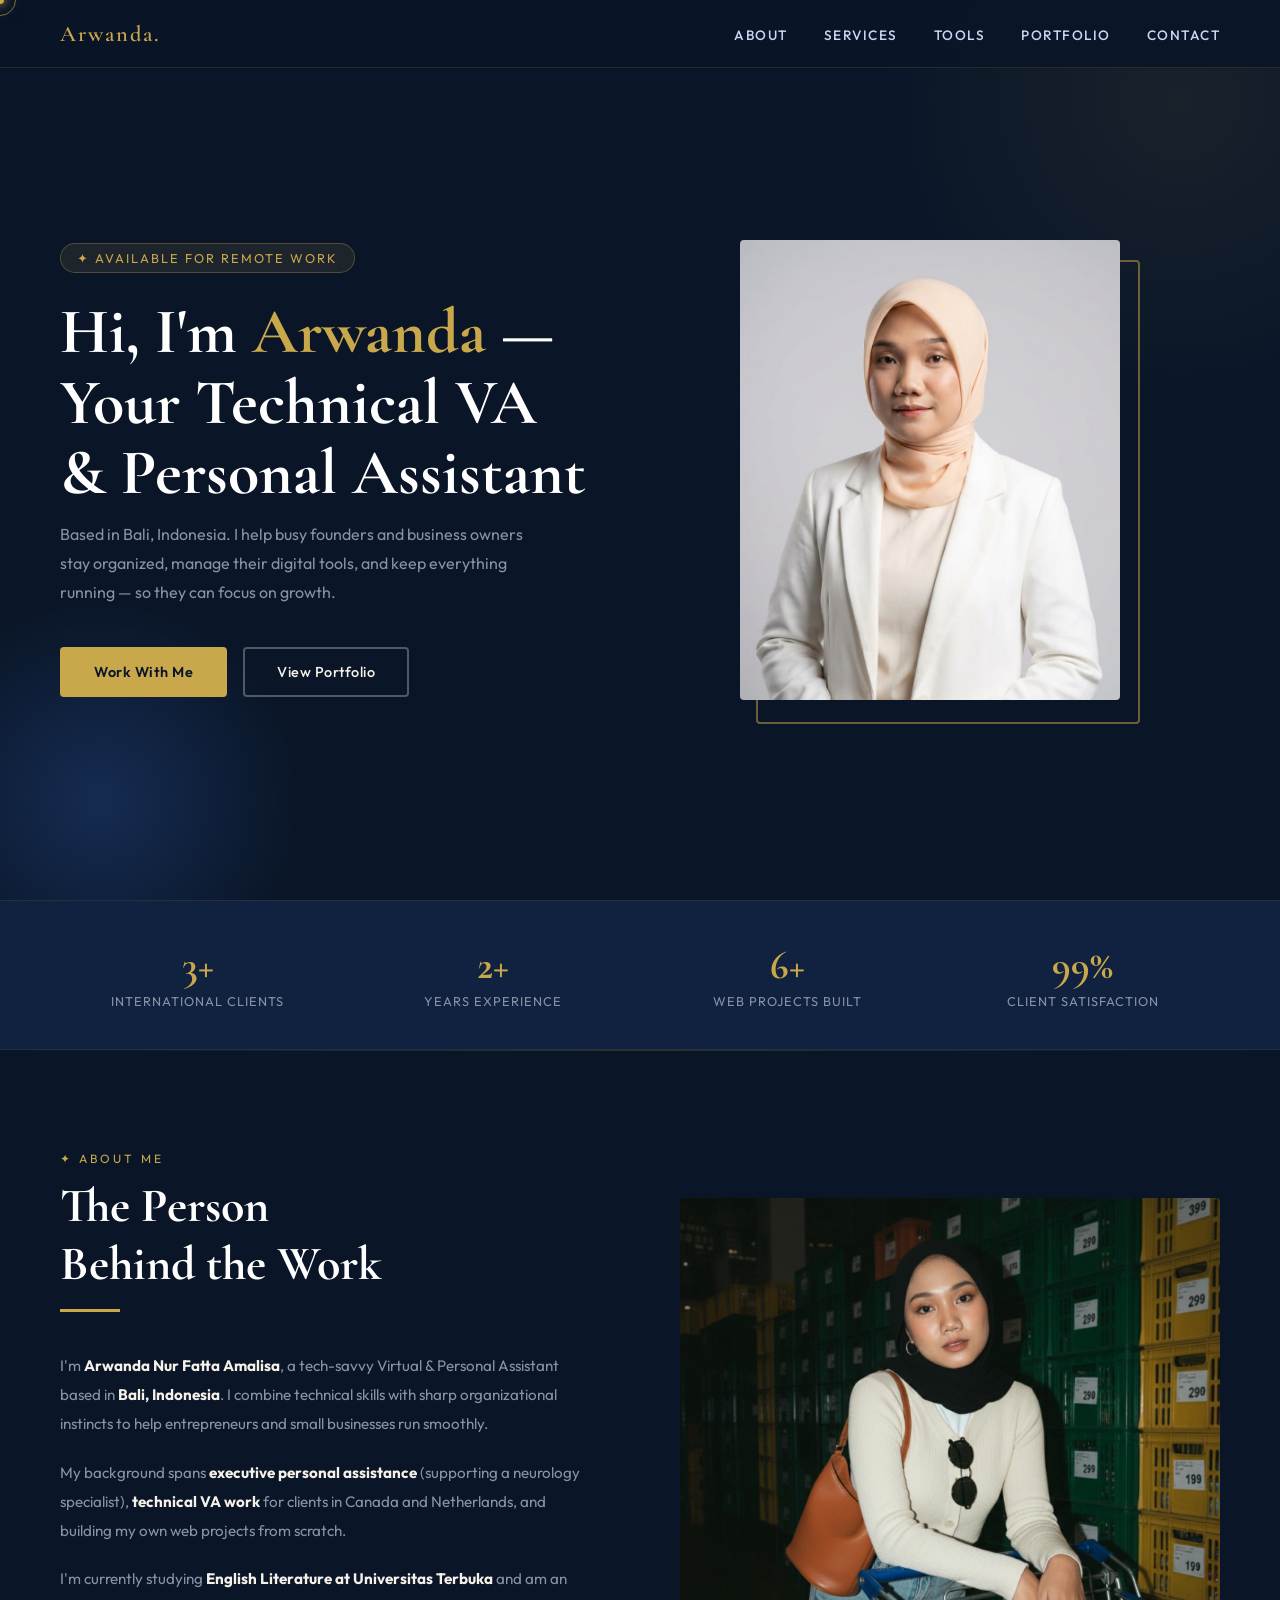
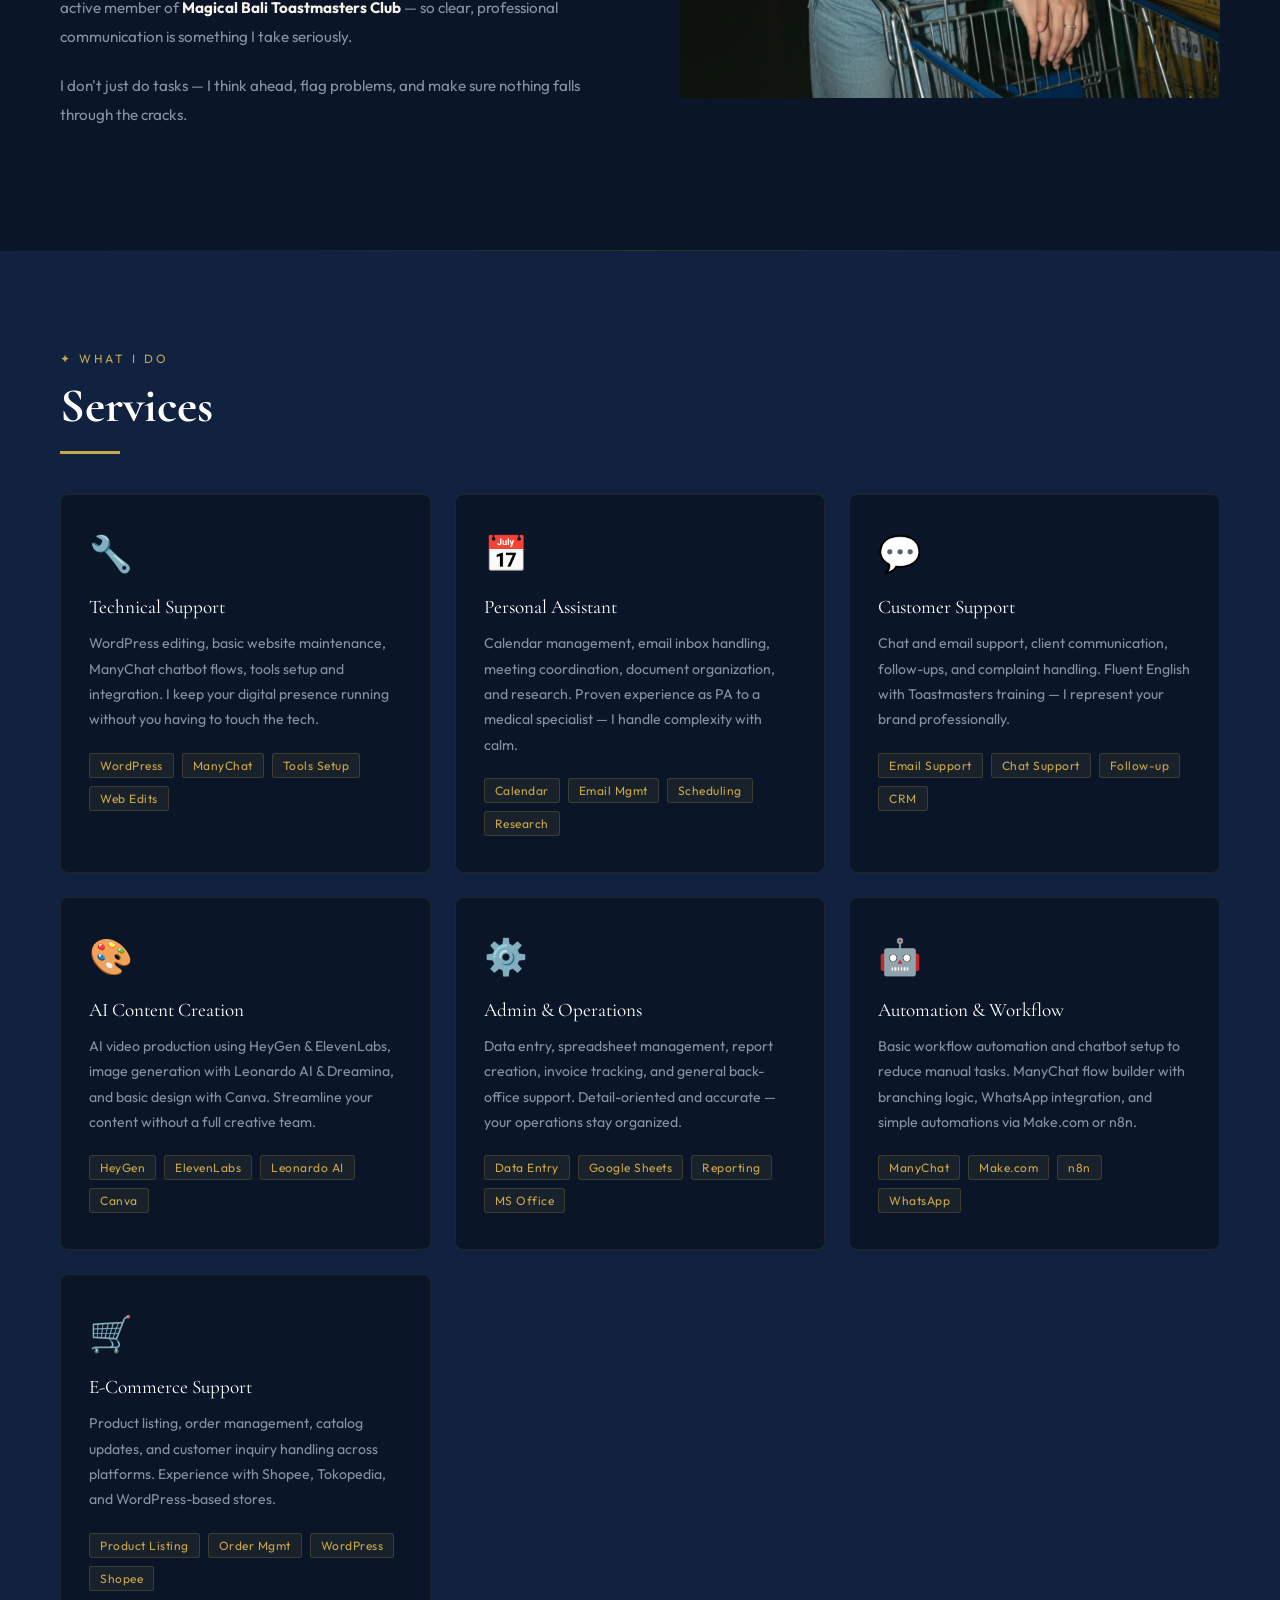
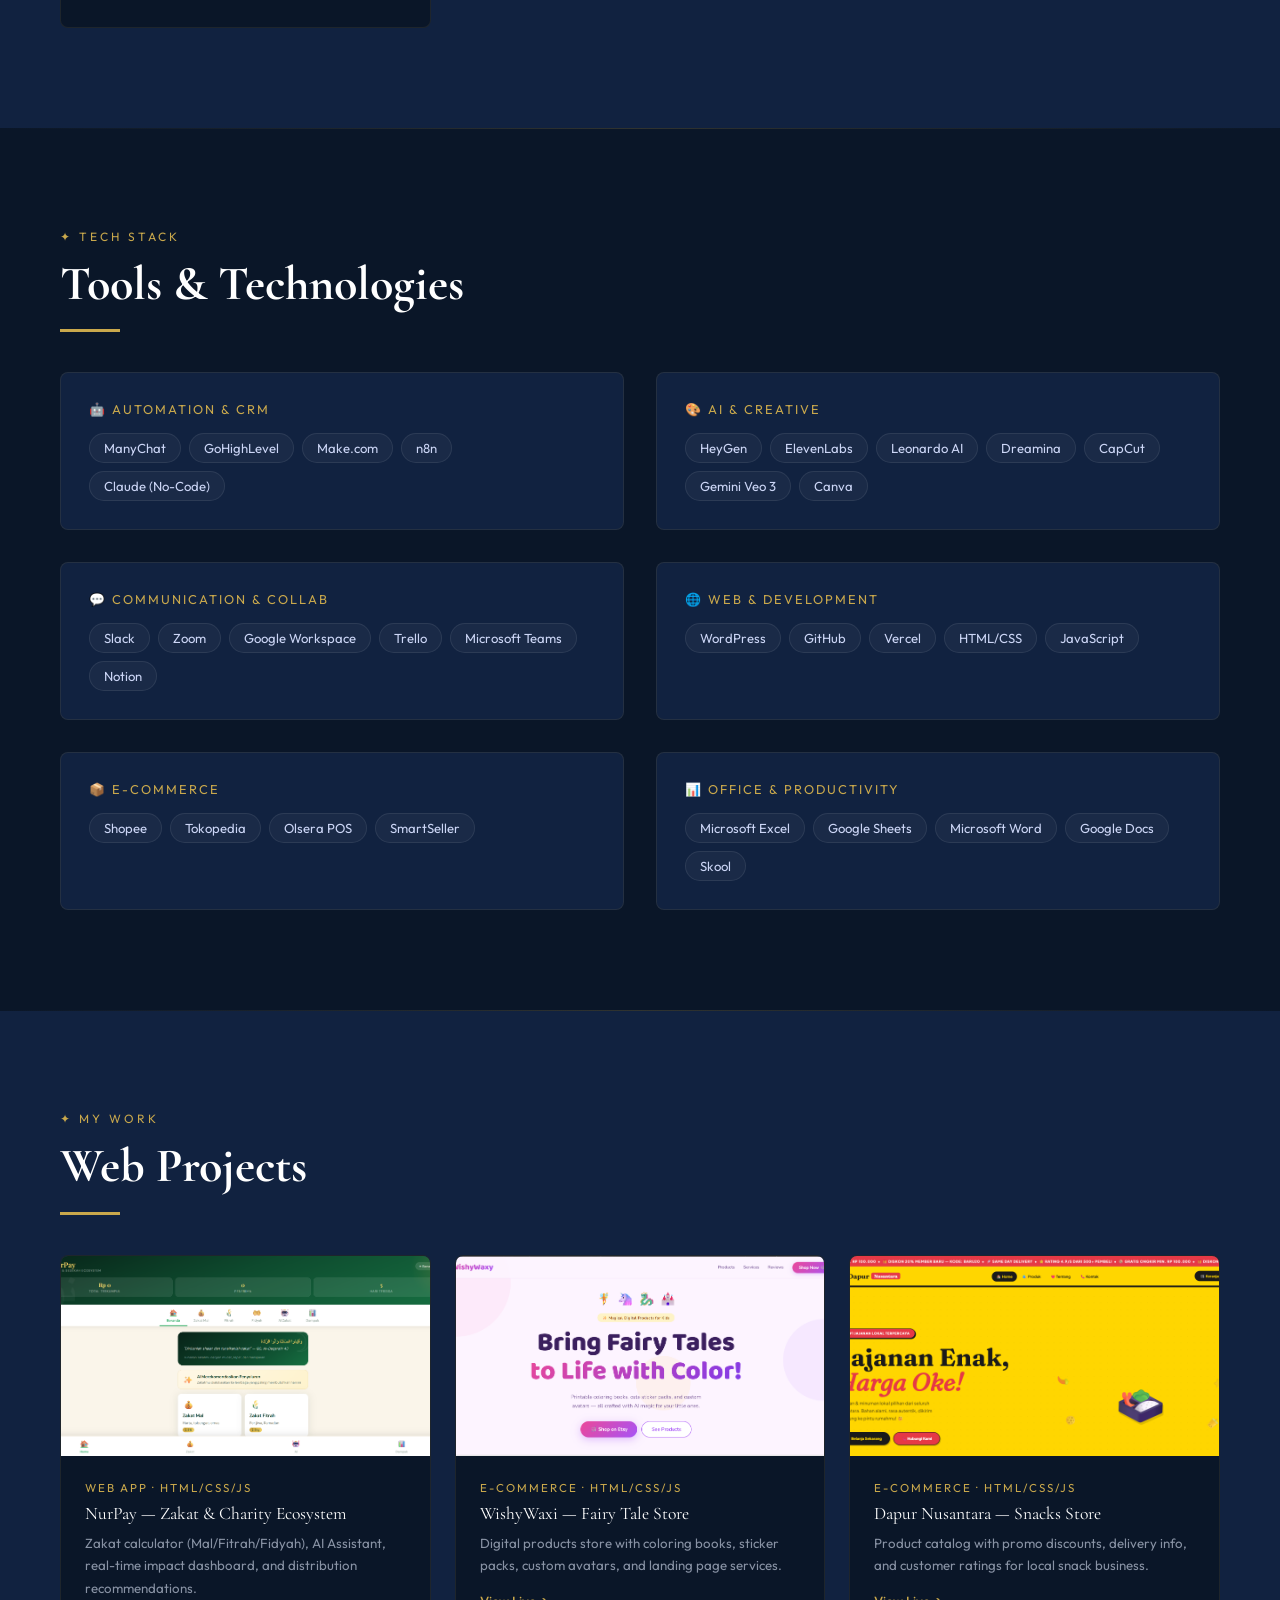
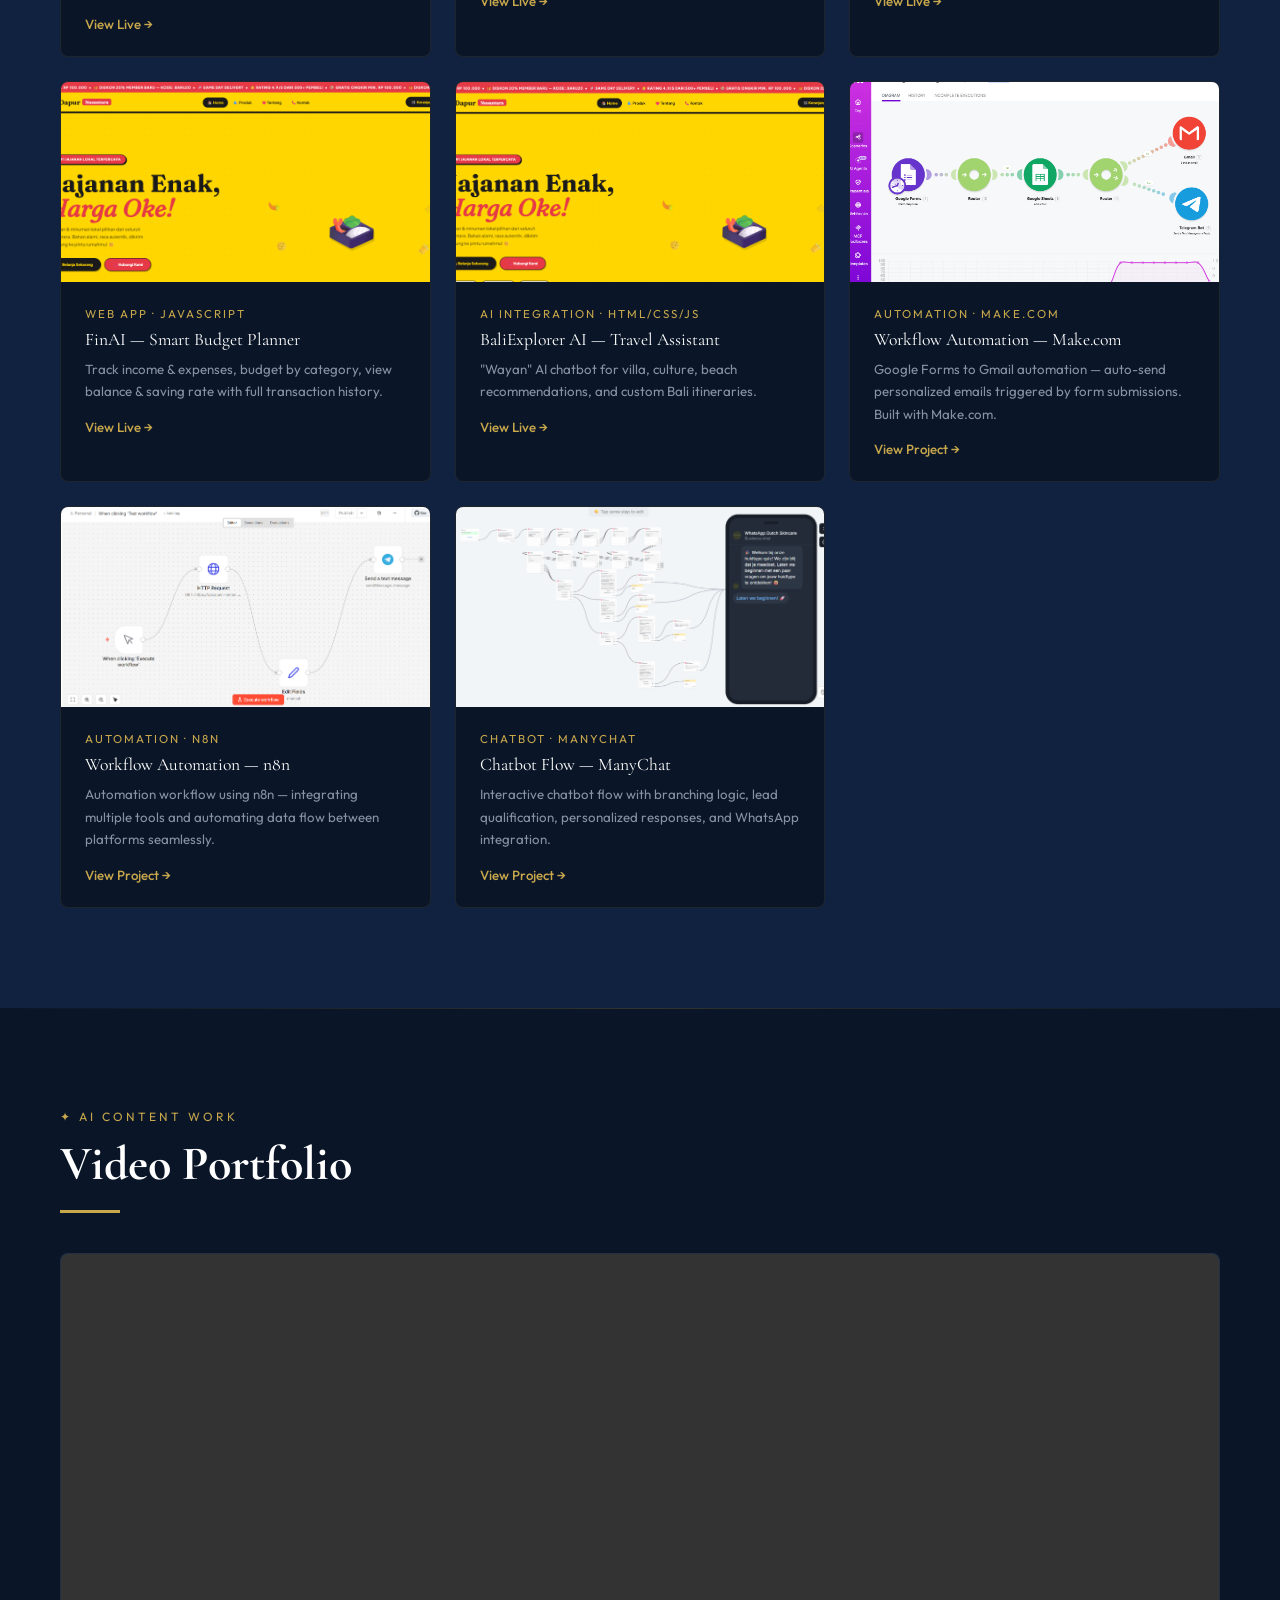
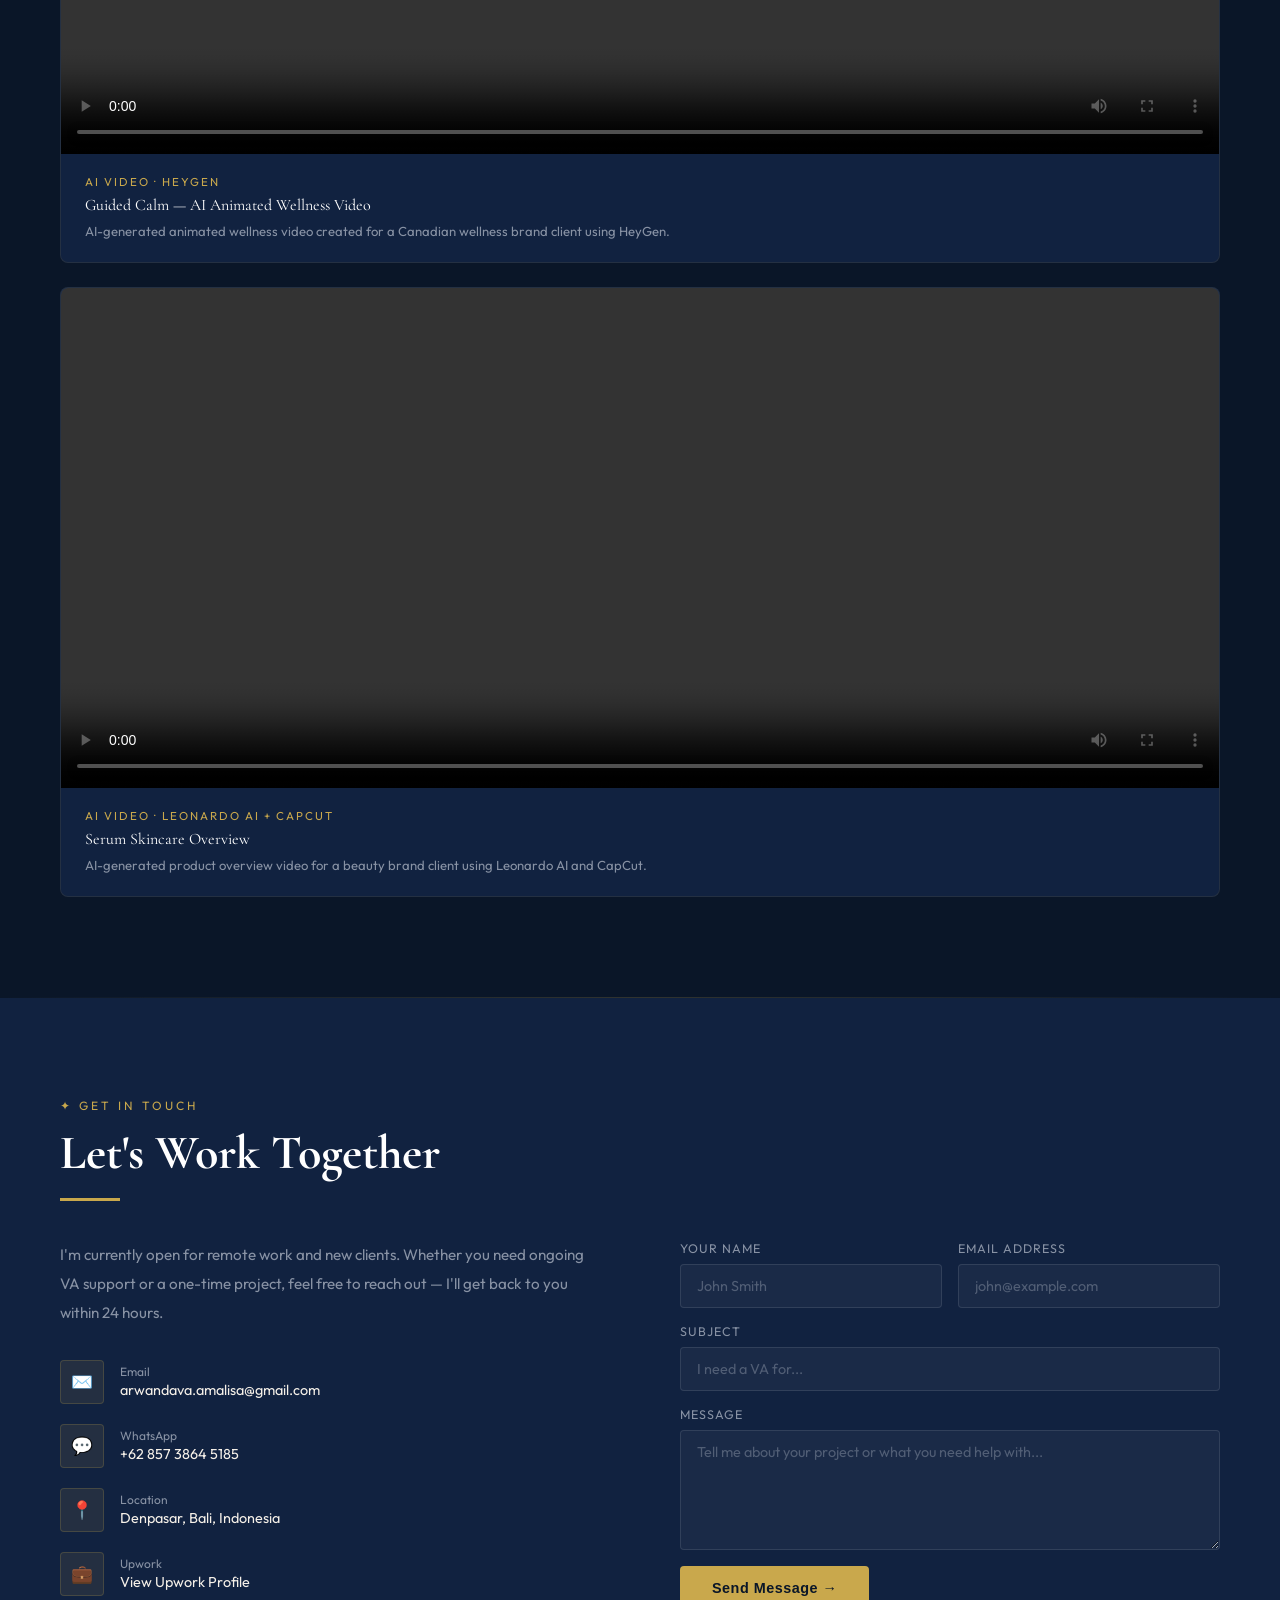
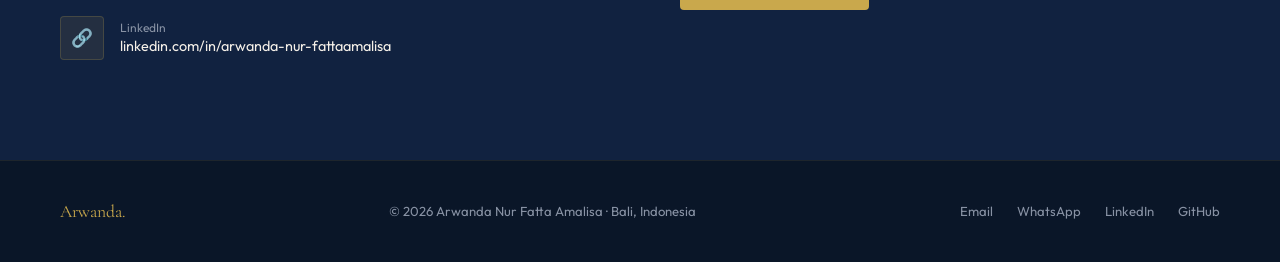
==== commit 6f0a1cb1: "Update index.html" ====
--- a/index.html
+++ b/index.html
@@ -87,10 +87,10 @@
   .portfolio-link { color: var(--gold); font-size: 0.83rem; text-decoration: none; font-weight: 500; display: flex; align-items: center; gap: 6px; transition: gap 0.2s; }
   .portfolio-link:hover { gap: 10px; }
   .video-section { background: var(--navy); }
-  .video-grid { display: grid; grid-template-columns: repeat(2, 1fr); gap: 24px; }
+  .video-grid { display: grid; grid-template-columns: 1fr; gap: 24px; }
   .video-card { background: var(--navy-mid); border: 1px solid rgba(201,168,76,0.1); border-radius: 8px; overflow: hidden; transition: all 0.3s; }
   .video-card:hover { border-color: rgba(201,168,76,0.3); }
-  .video-thumb { width: 100%; height: 360px; background: var(--navy-light); display: flex; flex-direction: column; align-items: center; justify-content: center; gap: 10px; position: relative; }
+  .video-thumb { width: 100%; height: 500px; background: var(--navy-light); display: flex; flex-direction: column; align-items: center; justify-content: center; gap: 10px; position: relative; }
   .video-thumb video { width: 100%; height: 100%; object-fit: cover; }
   .video-placeholder-icon { font-size: 3rem; opacity: 0.3; }
   .video-placeholder-text { color: var(--gray); font-size: 0.8rem; text-align: center; padding: 0 20px; }
@@ -323,7 +323,7 @@
       </div>
     </div>
     <div class="portfolio-card">
-      <div class="portfolio-thumb"><img src="finai.png" alt="FinAI"></div>
+      <div class="portfolio-thumb"><img src="dapurnusantara.jpg" alt="Dapur Nusantara"></div>
       <div class="portfolio-info">
         <div class="portfolio-label">Web App · JavaScript</div>
         <div class="portfolio-name">FinAI — Smart Budget Planner</div>
@@ -332,7 +332,7 @@
       </div>
     </div>
     <div class="portfolio-card">
-      <div class="portfolio-thumb"><img src="baliexplorerai.png" alt="BaliExplorer AI"></div>
+      <div class="portfolio-thumb"><img src="finai.png" alt="BaliExplorer AI"></div>
       <div class="portfolio-info">
         <div class="portfolio-label">AI Integration · HTML/CSS/JS</div>
         <div class="portfolio-name">BaliExplorer AI — Travel Assistant</div>
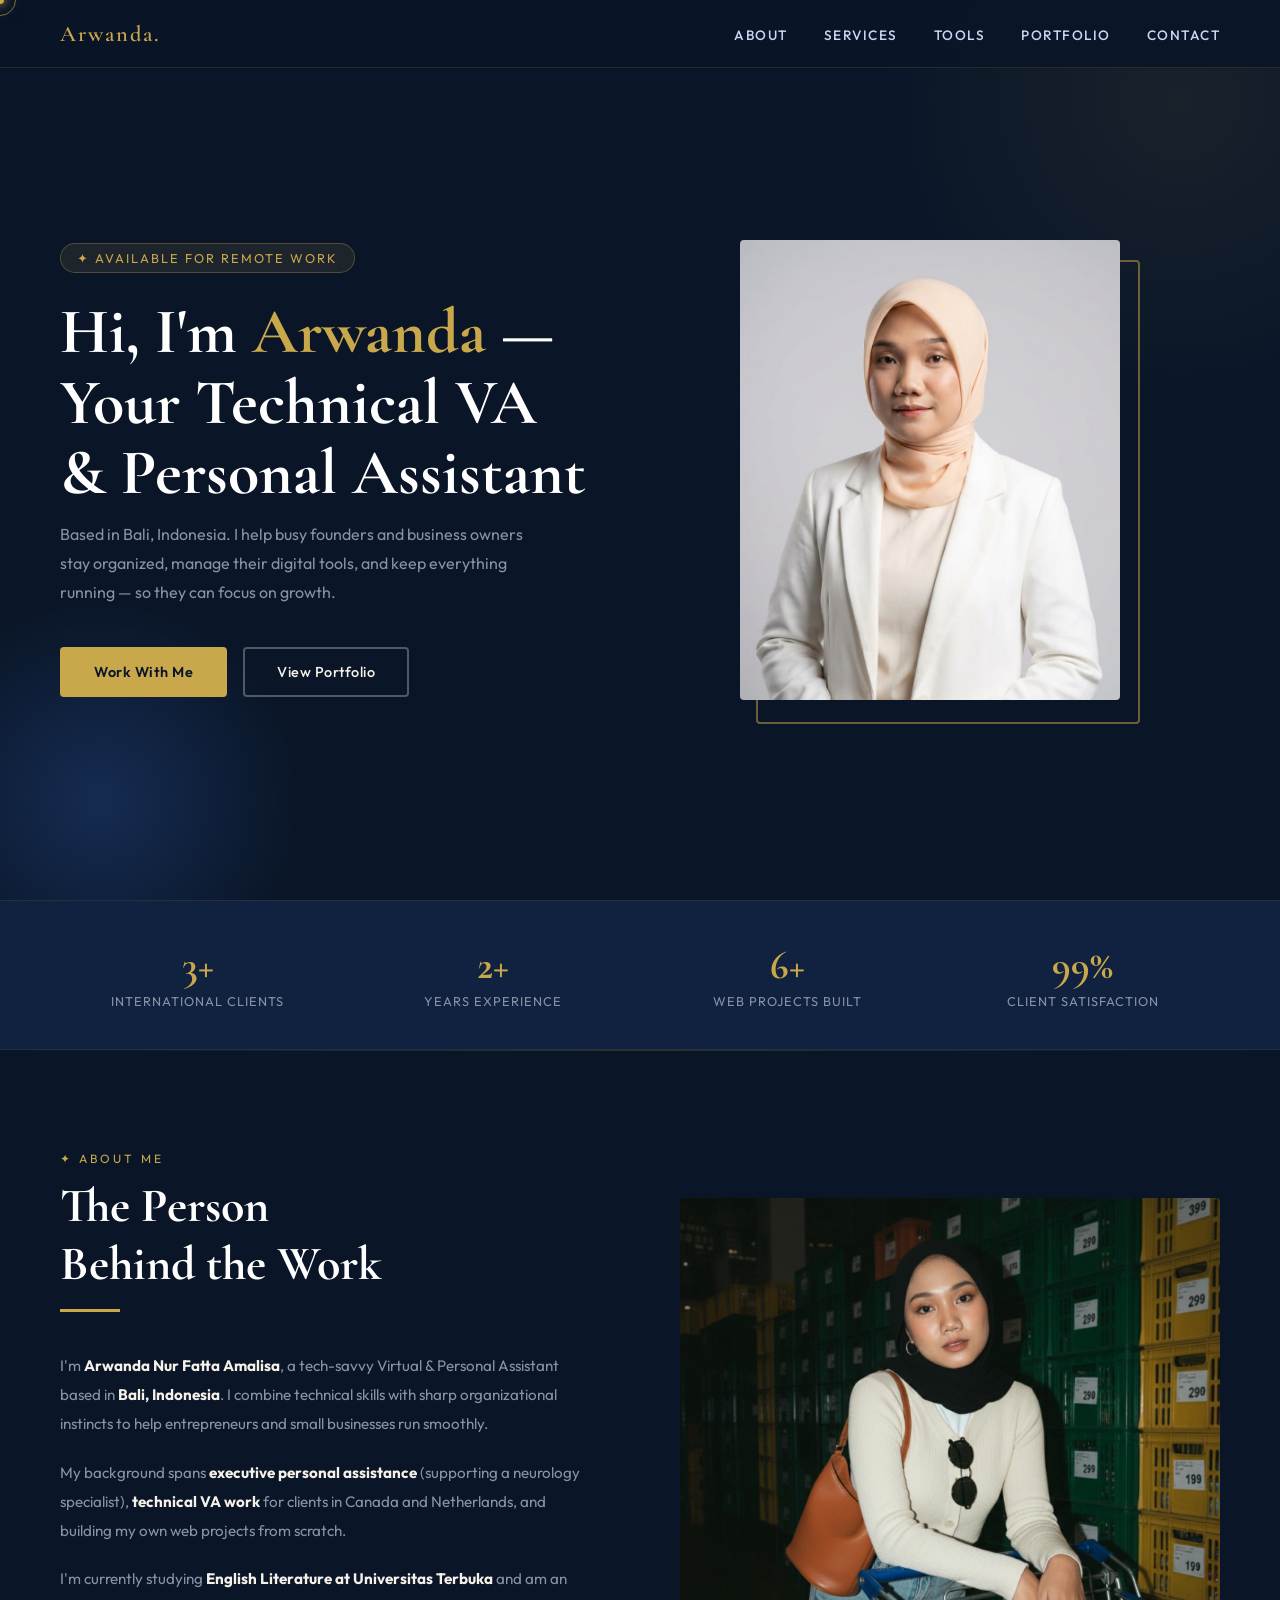
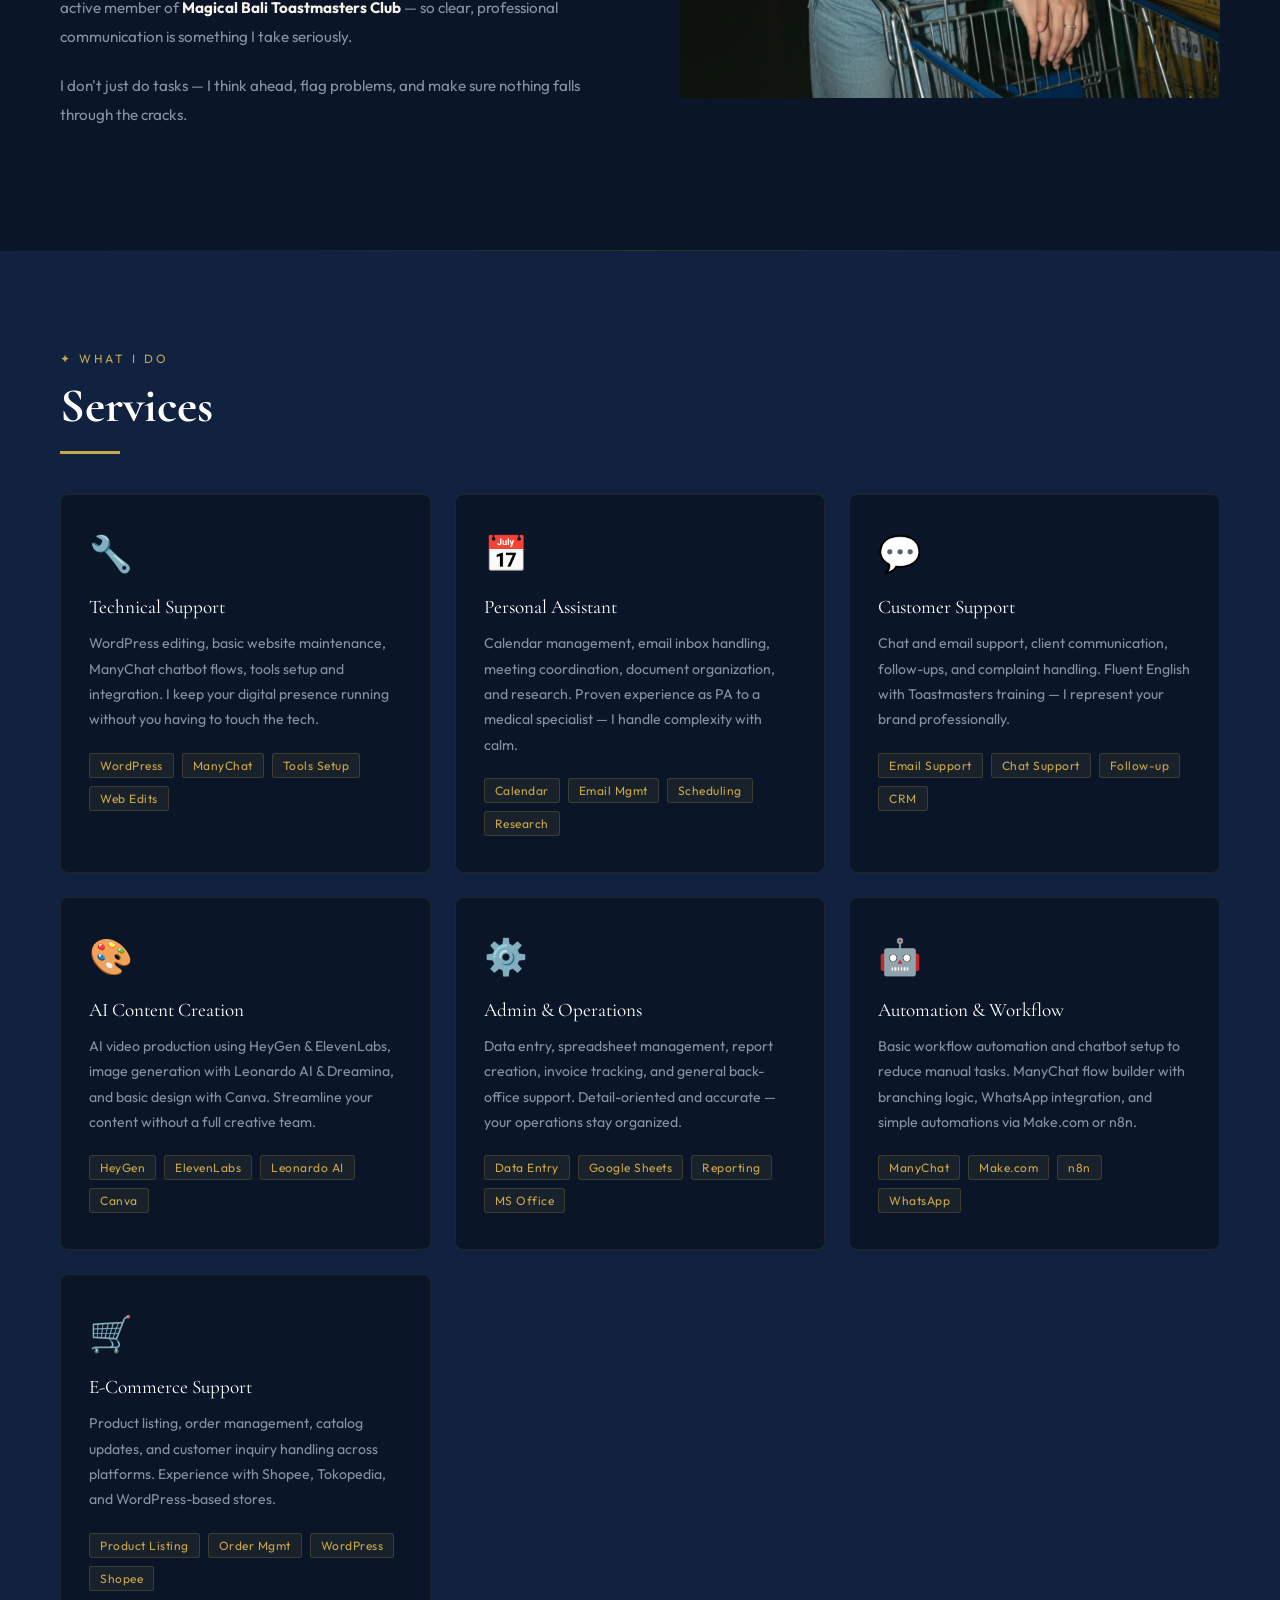
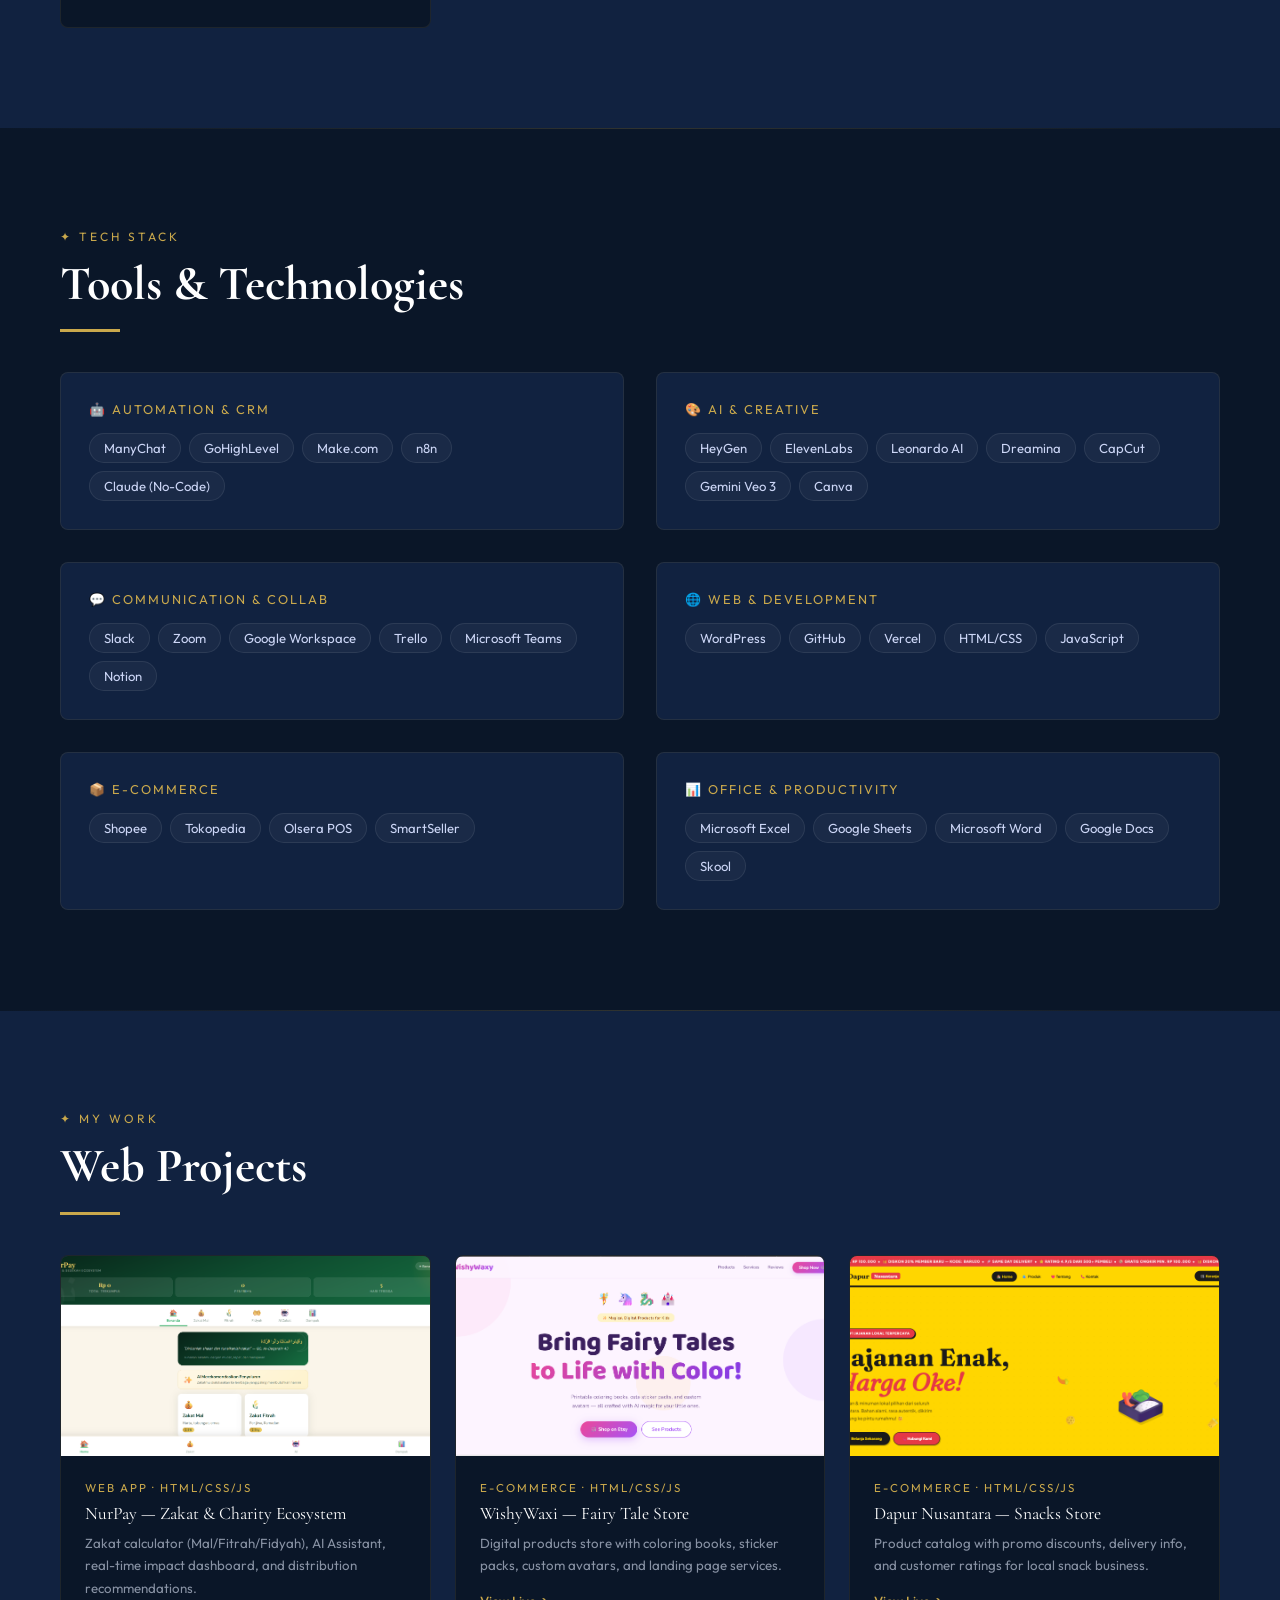
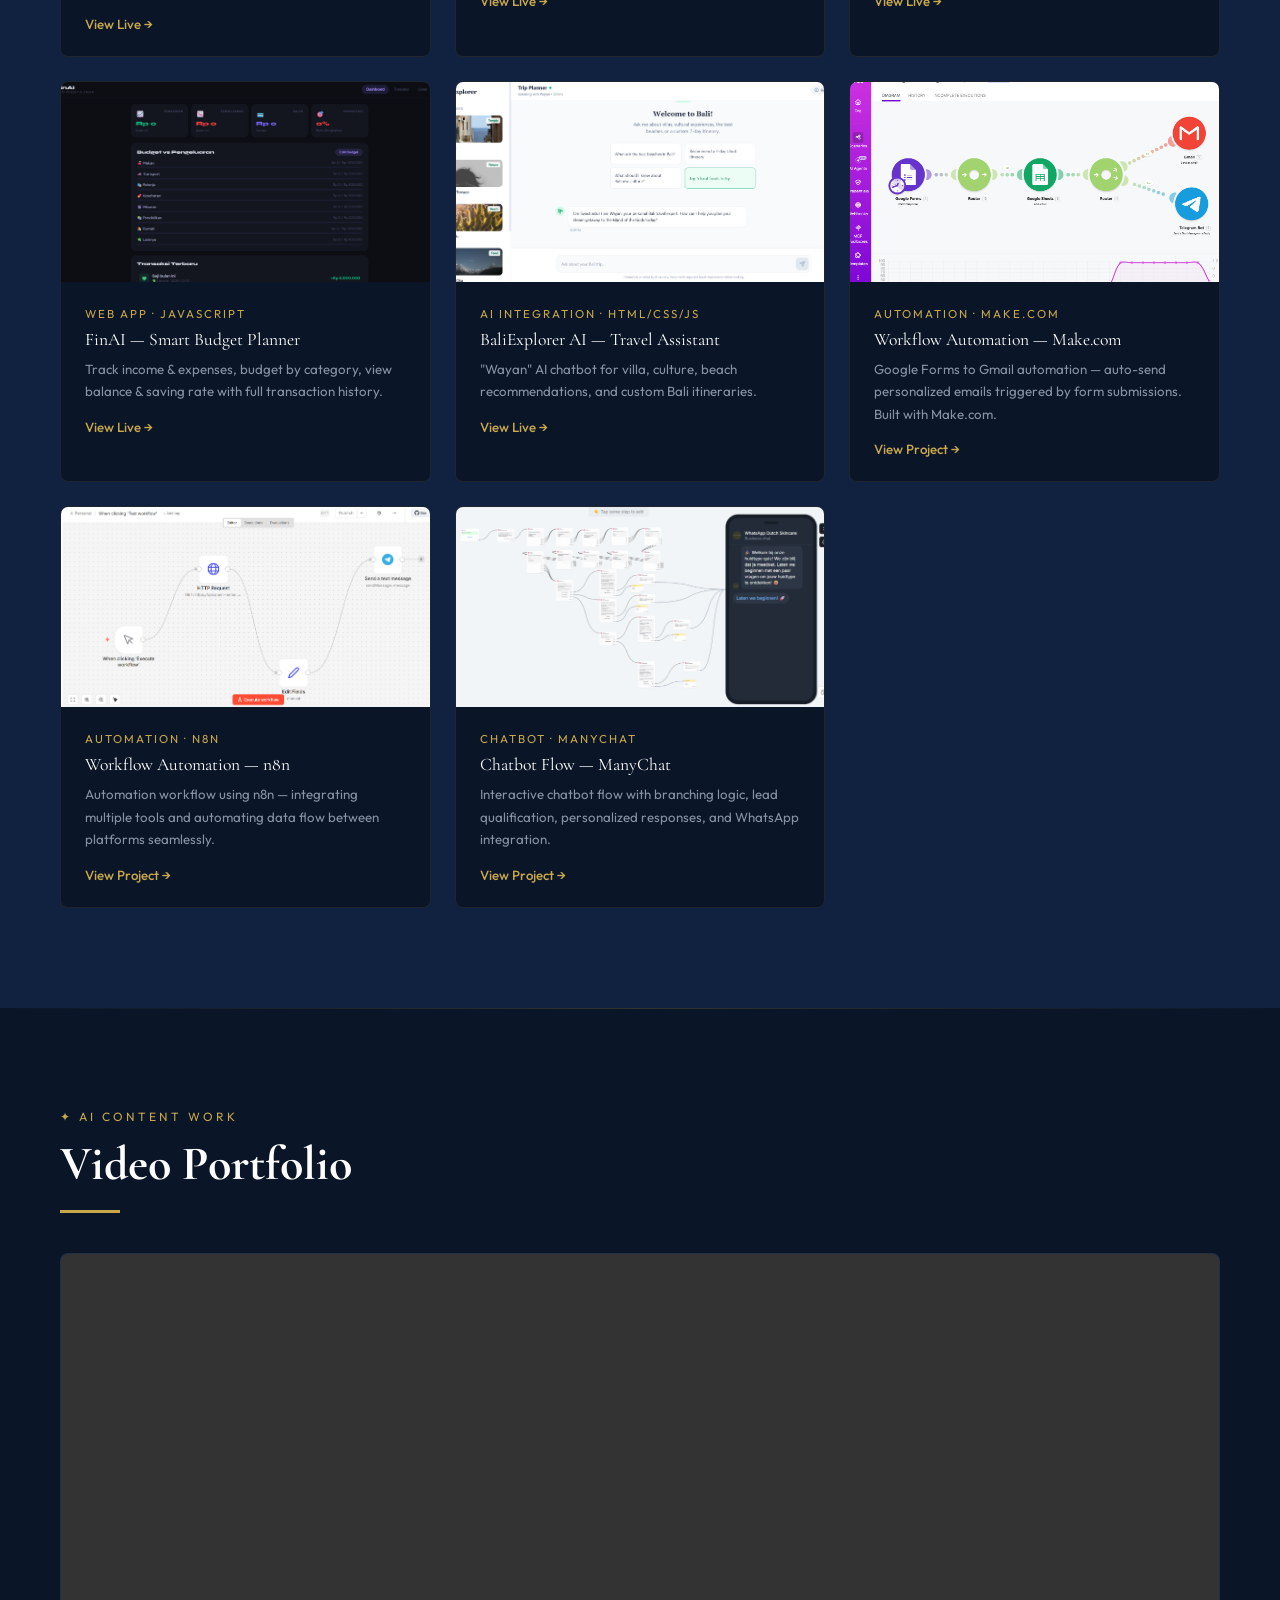
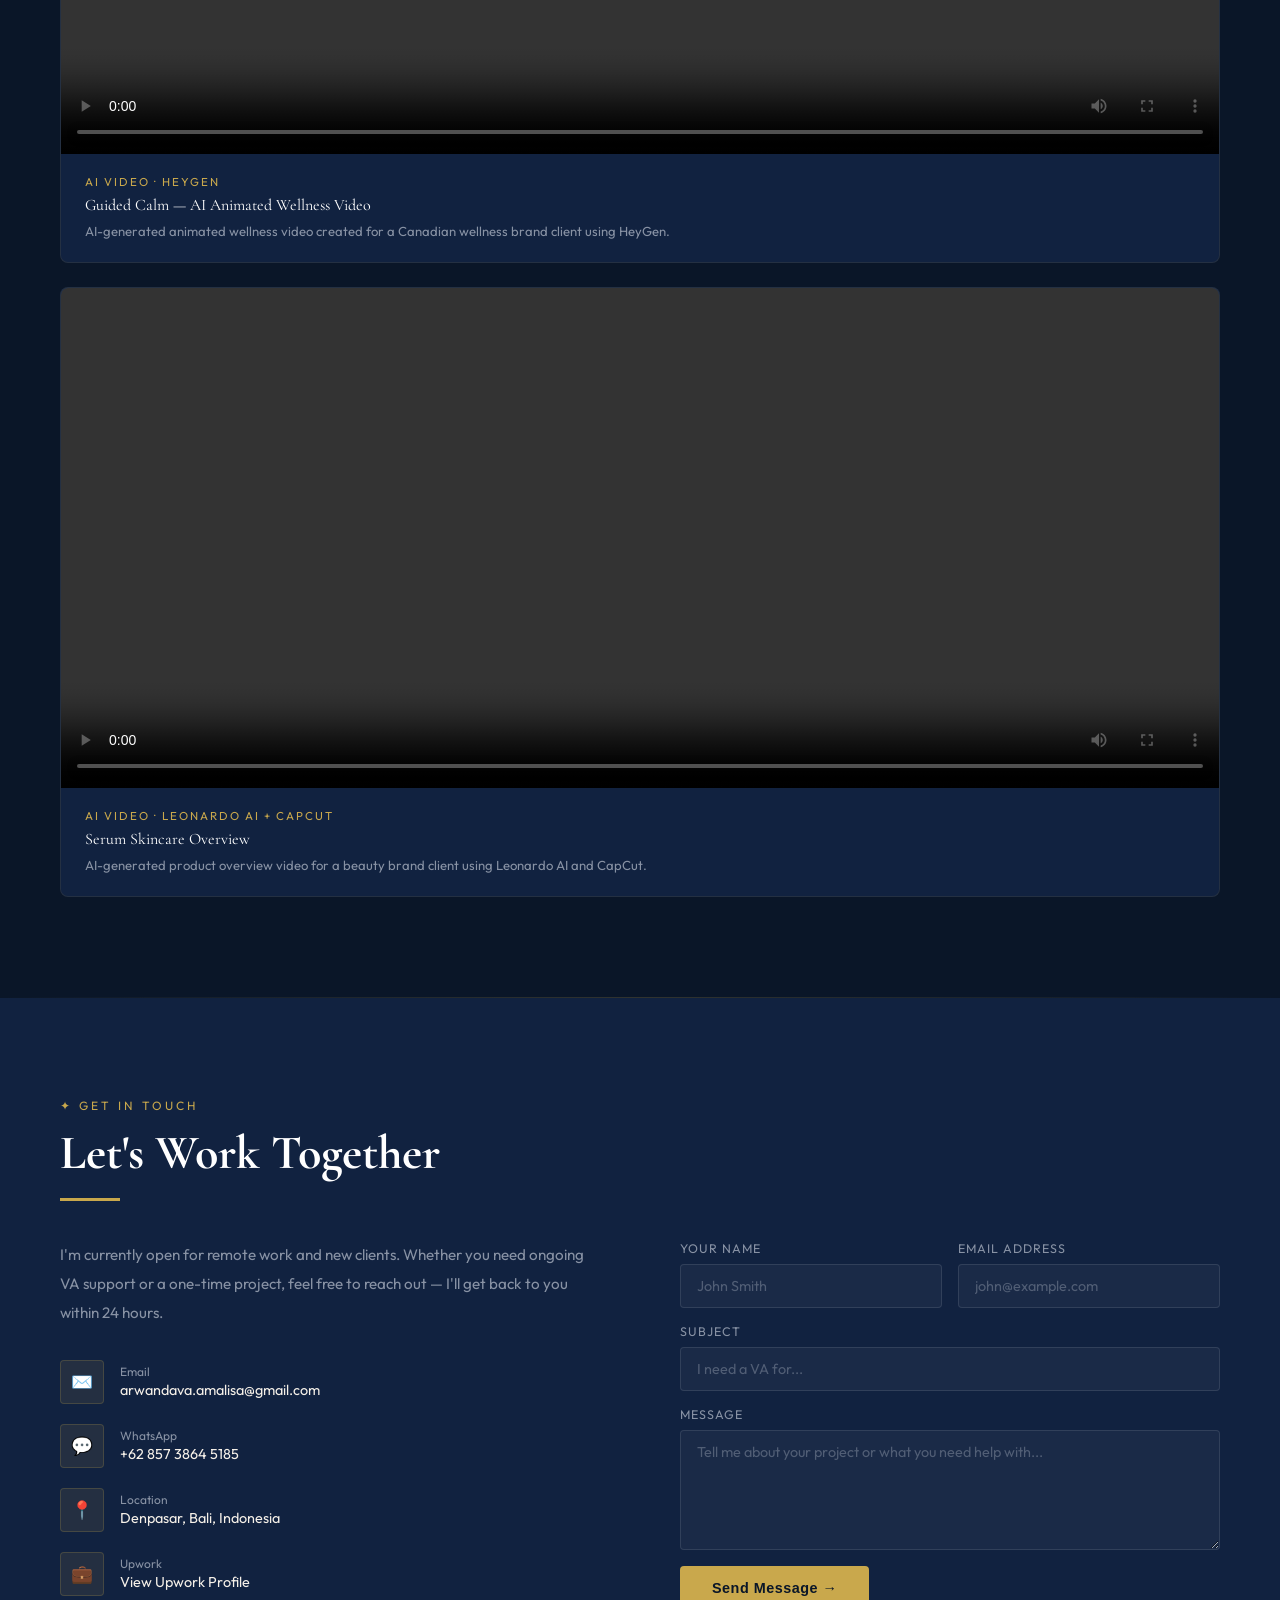
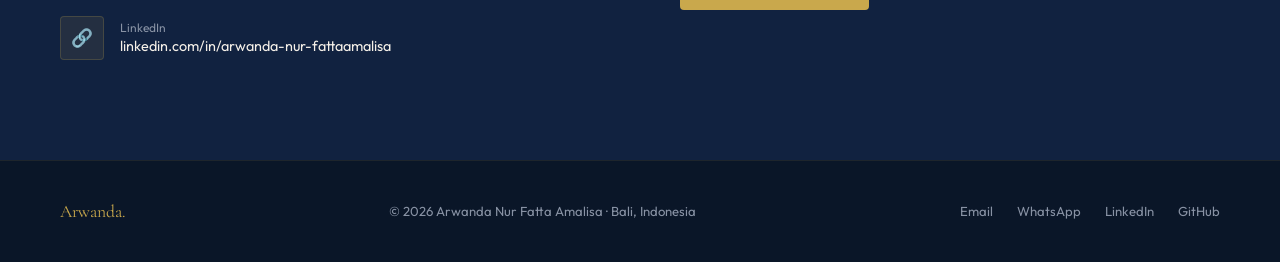
==== commit 38ab2a03: "Update index.html" ====
--- a/index.html
+++ b/index.html
@@ -323,7 +323,7 @@
       </div>
     </div>
     <div class="portfolio-card">
-      <div class="portfolio-thumb"><img src="dapurnusantara.jpg" alt="Dapur Nusantara"></div>
+      <div class="portfolio-thumb"><img src="fixfinai.png" alt="FinAI"></div>
       <div class="portfolio-info">
         <div class="portfolio-label">Web App · JavaScript</div>
         <div class="portfolio-name">FinAI — Smart Budget Planner</div>
@@ -332,7 +332,7 @@
       </div>
     </div>
     <div class="portfolio-card">
-      <div class="portfolio-thumb"><img src="finai.png" alt="BaliExplorer AI"></div>
+      <div class="portfolio-thumb"><img src="baliexplorerai.png" alt="BaliExplorer AI"></div>
       <div class="portfolio-info">
         <div class="portfolio-label">AI Integration · HTML/CSS/JS</div>
         <div class="portfolio-name">BaliExplorer AI — Travel Assistant</div>
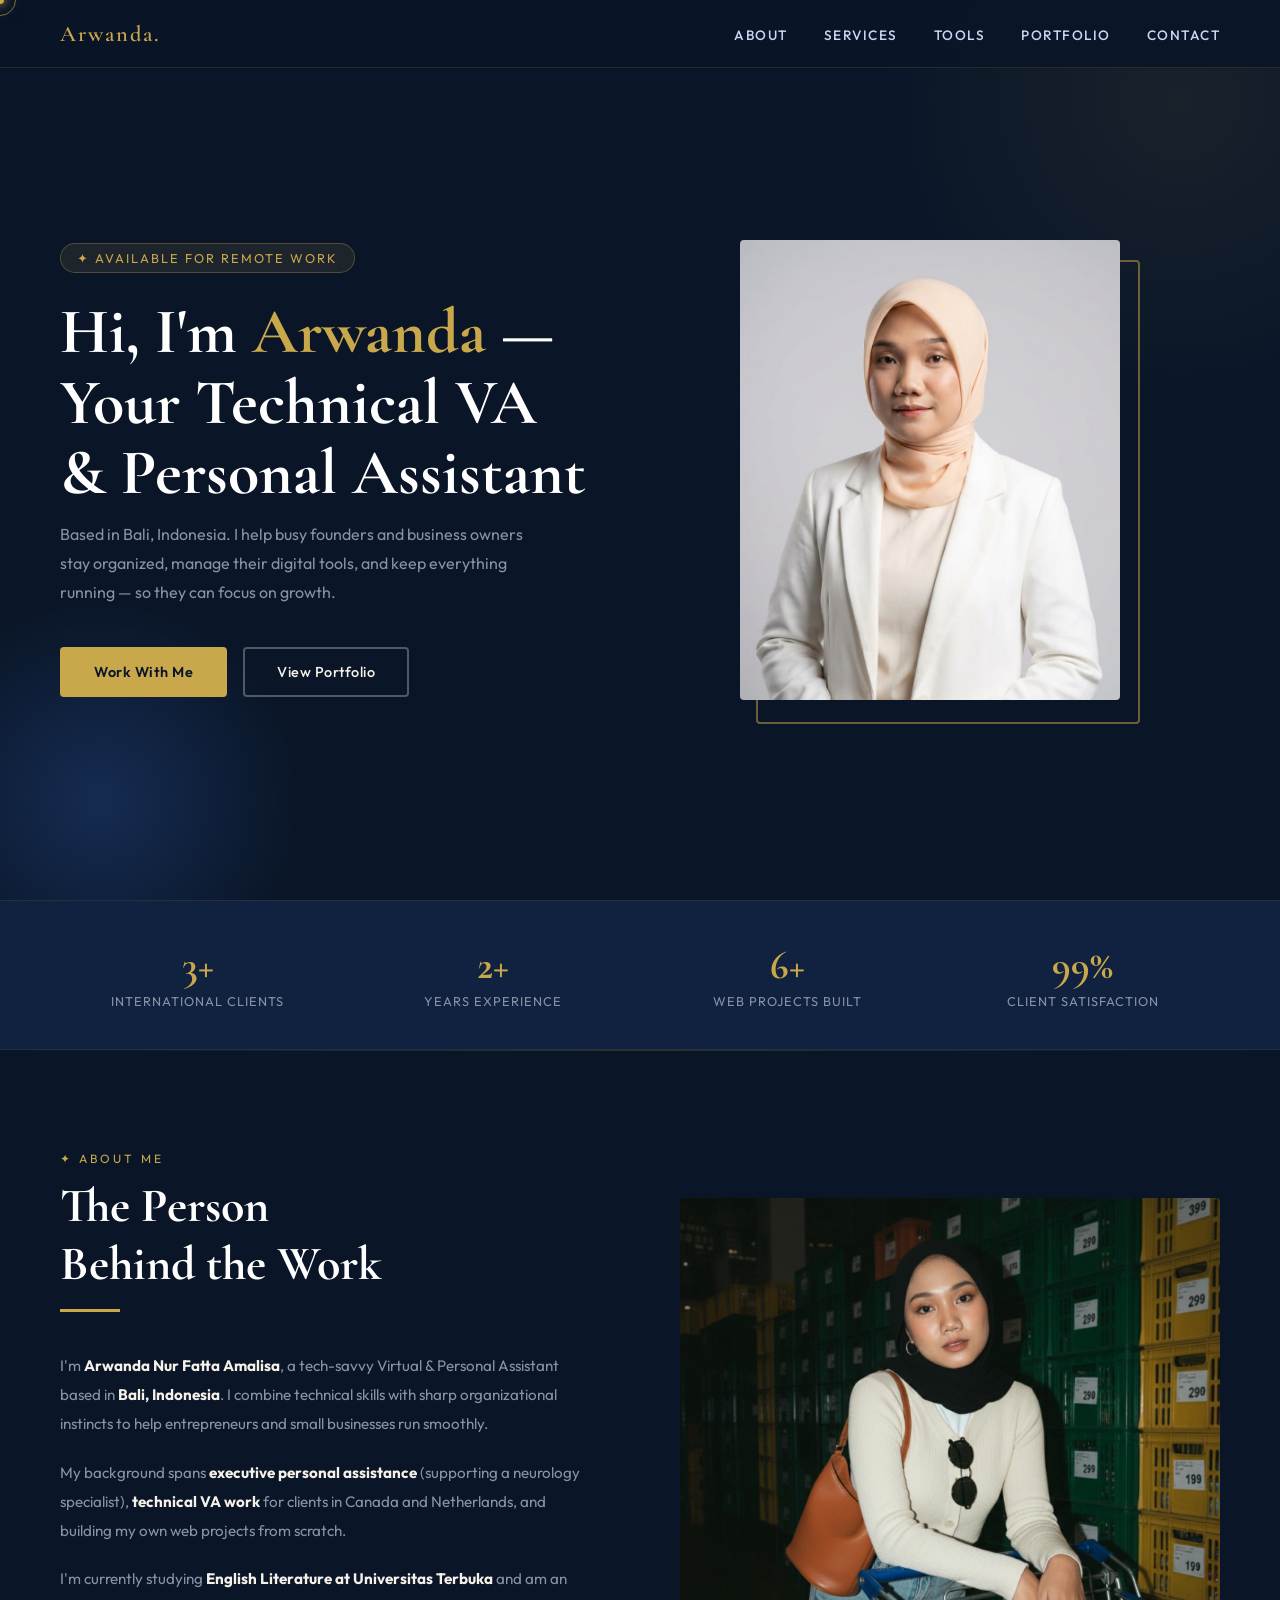
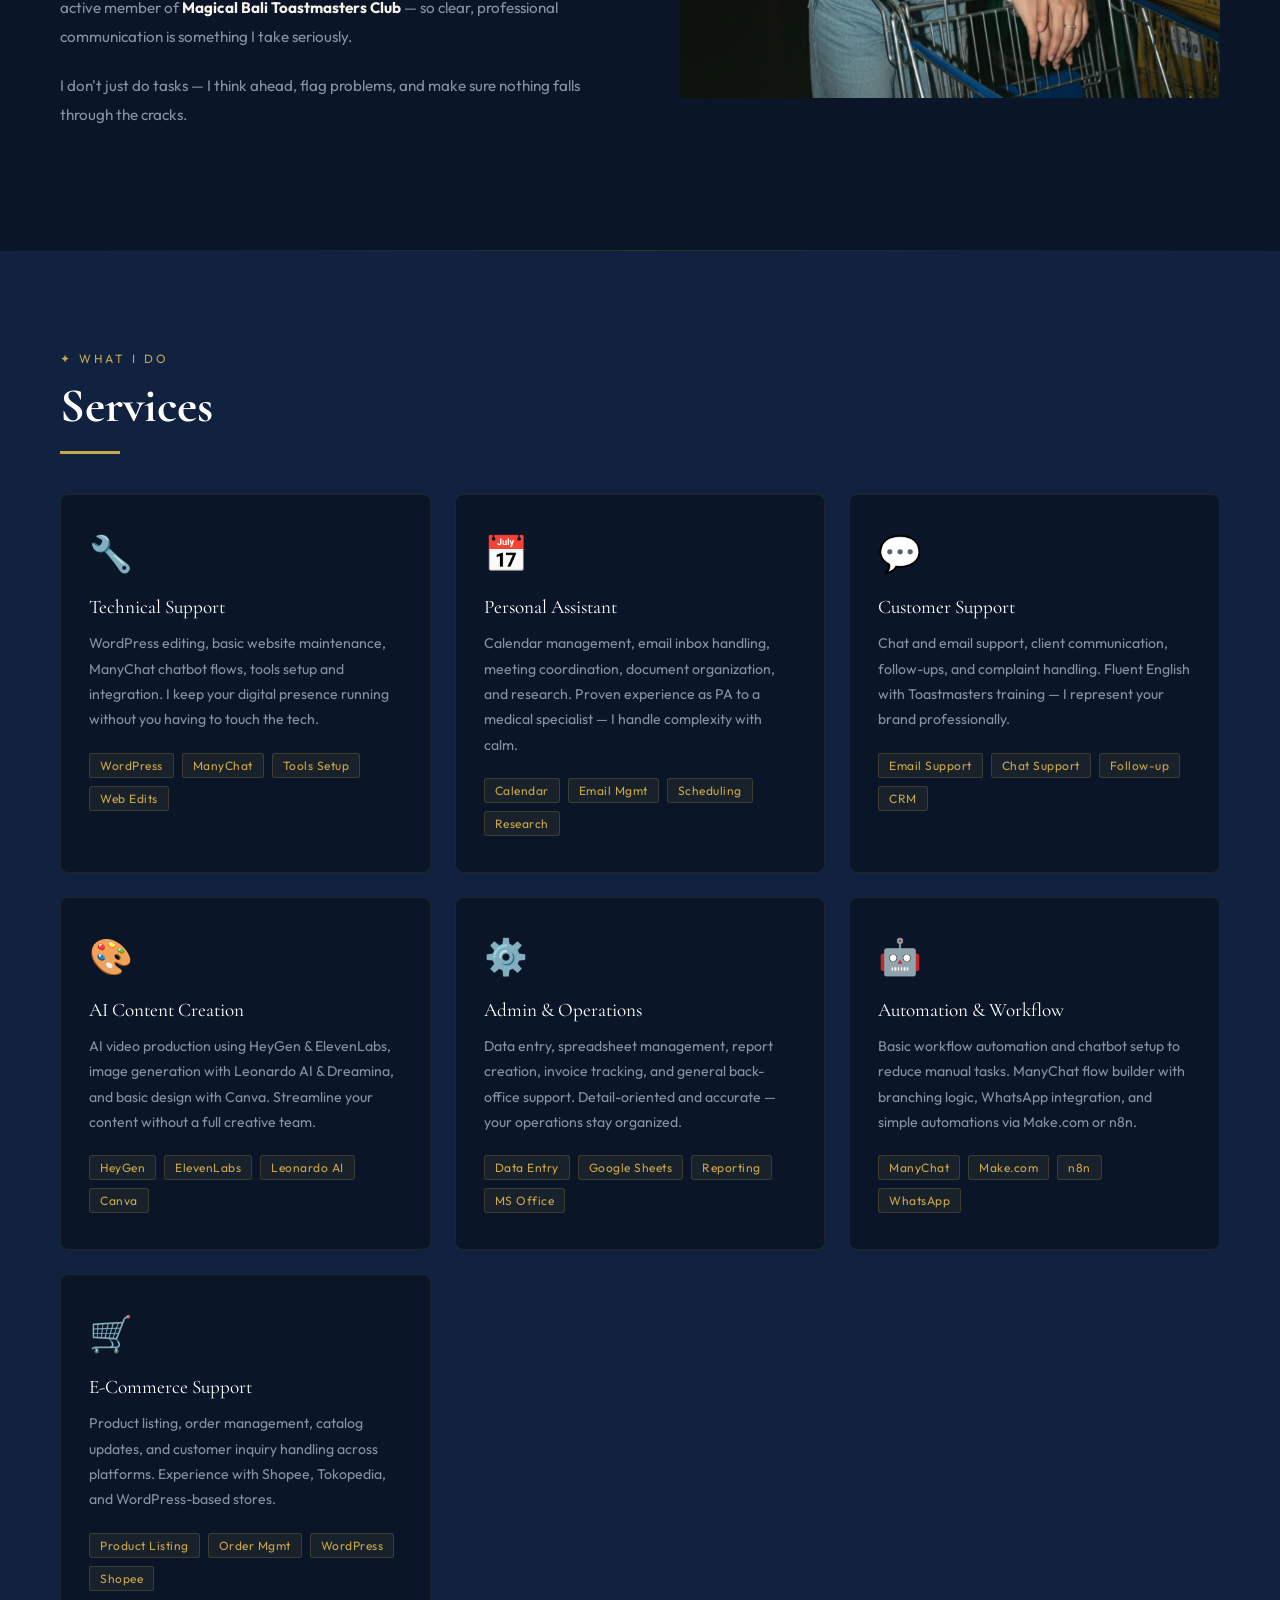
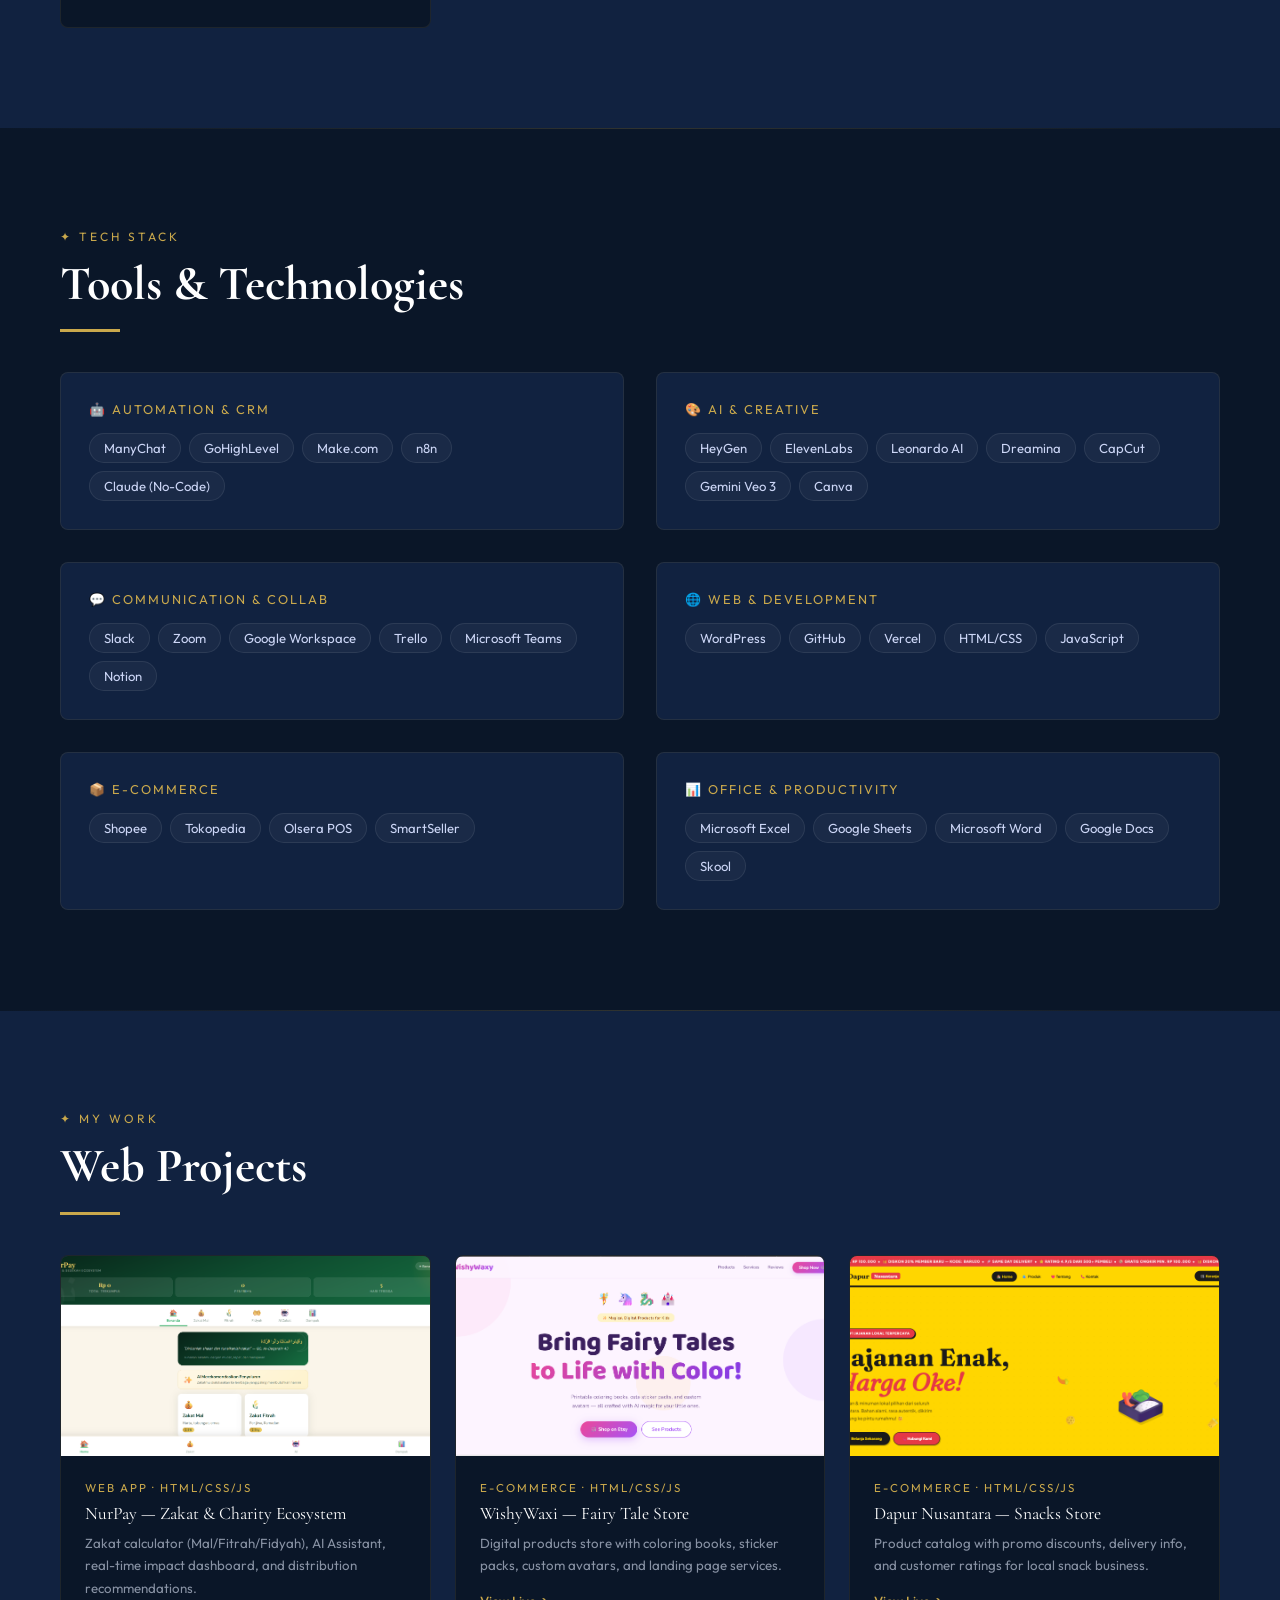
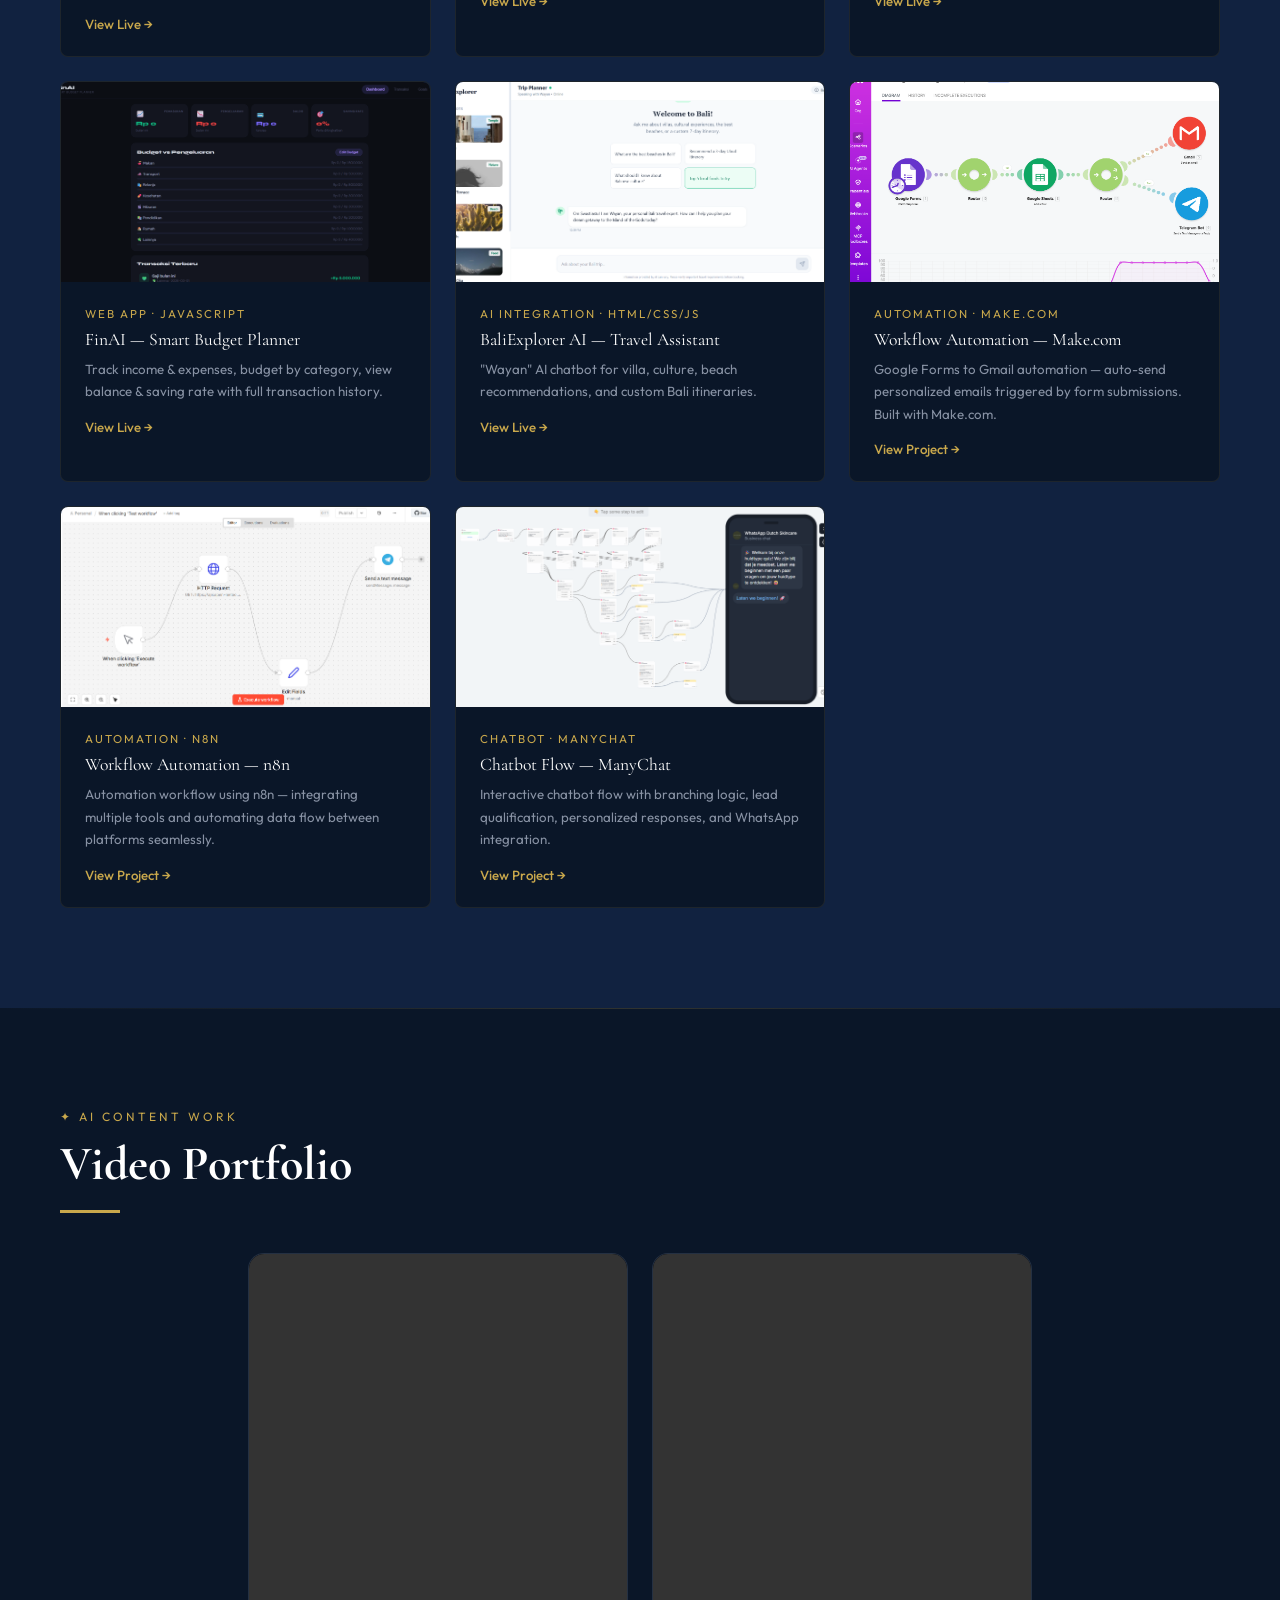
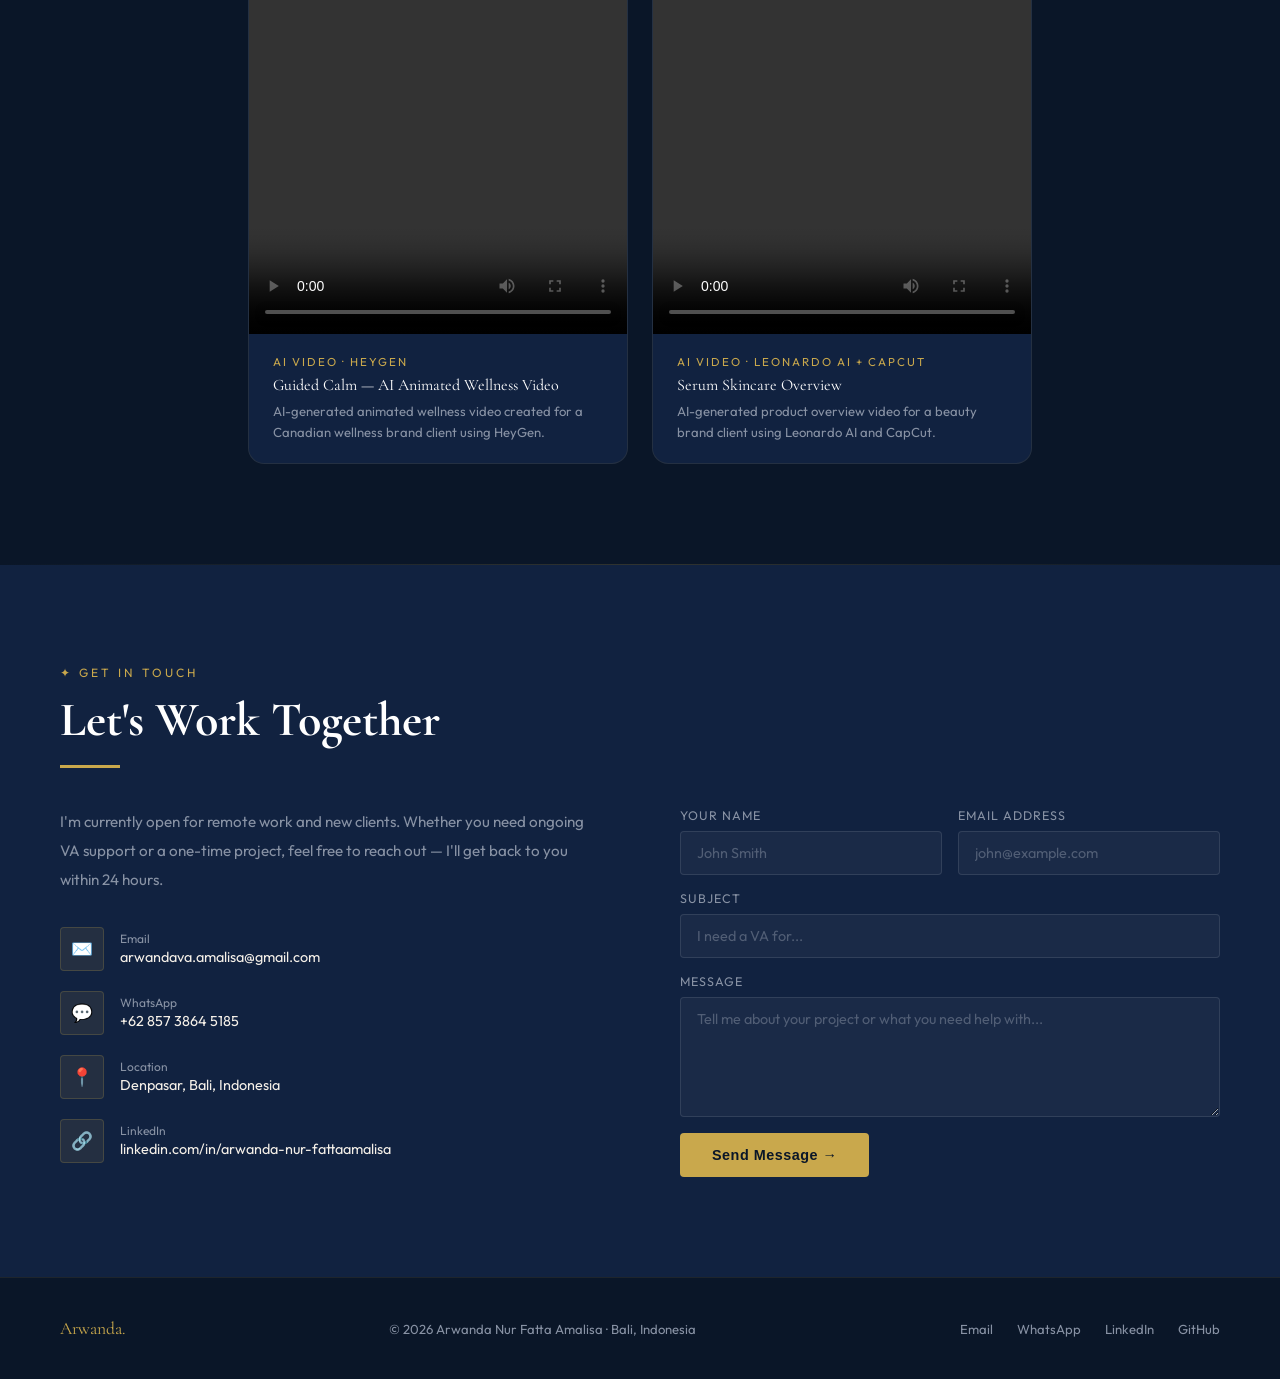
==== commit 6b774473: "Update index.html" ====
--- a/index.html
+++ b/index.html
@@ -87,10 +87,10 @@
   .portfolio-link { color: var(--gold); font-size: 0.83rem; text-decoration: none; font-weight: 500; display: flex; align-items: center; gap: 6px; transition: gap 0.2s; }
   .portfolio-link:hover { gap: 10px; }
   .video-section { background: var(--navy); }
-  .video-grid { display: grid; grid-template-columns: 1fr; gap: 24px; }
-  .video-card { background: var(--navy-mid); border: 1px solid rgba(201,168,76,0.1); border-radius: 8px; overflow: hidden; transition: all 0.3s; }
+  .video-grid { display: grid; grid-template-columns: repeat(2, 380px); gap: 24px; justify-content: center; }
+  .video-card { background: var(--navy-mid); border: 1px solid rgba(201,168,76,0.1); border-radius: 16px; overflow: hidden; transition: all 0.3s; }
   .video-card:hover { border-color: rgba(201,168,76,0.3); }
-  .video-thumb { width: 100%; height: 500px; background: var(--navy-light); display: flex; flex-direction: column; align-items: center; justify-content: center; gap: 10px; position: relative; }
+  .video-thumb { width: 100%; height: 680px; background: #000; display: flex; flex-direction: column; align-items: center; justify-content: center; gap: 10px; position: relative; }
   .video-thumb video { width: 100%; height: 100%; object-fit: cover; }
   .video-placeholder-icon { font-size: 3rem; opacity: 0.3; }
   .video-placeholder-text { color: var(--gray); font-size: 0.8rem; text-align: center; padding: 0 20px; }
@@ -379,7 +379,7 @@
   <div class="video-grid">
     <div class="video-card">
       <div class="video-thumb">
-        <video controls style="width:100%;height:100%;object-fit:cover;">
+        <video controls style="width:100%;height:100%;object-fit:contain;background:#000;">
           <source src="Guided Calm – AI Animated Wellness Video.mp4" type="video/mp4">
         </video>
       </div>
@@ -391,7 +391,7 @@
     </div>
     <div class="video-card">
       <div class="video-thumb">
-        <video controls style="width:100%;height:100%;object-fit:cover;">
+        <video controls style="width:100%;height:100%;object-fit:contain;background:#000;">
           <source src="Serum Skincare Overview.mp4" type="video/mp4">
         </video>
       </div>
@@ -427,10 +427,6 @@
           <div class="contact-detail"><span>Location</span><a>Denpasar, Bali, Indonesia</a></div>
         </div>
         <div class="contact-item">
-          <div class="contact-icon">💼</div>
-          <div class="contact-detail"><span>Upwork</span><a href="https://www.upwork.com" target="_blank">View Upwork Profile</a></div>
-        </div>
-        <div class="contact-item">
           <div class="contact-icon">🔗</div>
           <div class="contact-detail"><span>LinkedIn</span><a href="https://linkedin.com/in/arwanda-nur-fattaamalisa" target="_blank">linkedin.com/in/arwanda-nur-fattaamalisa</a></div>
         </div>
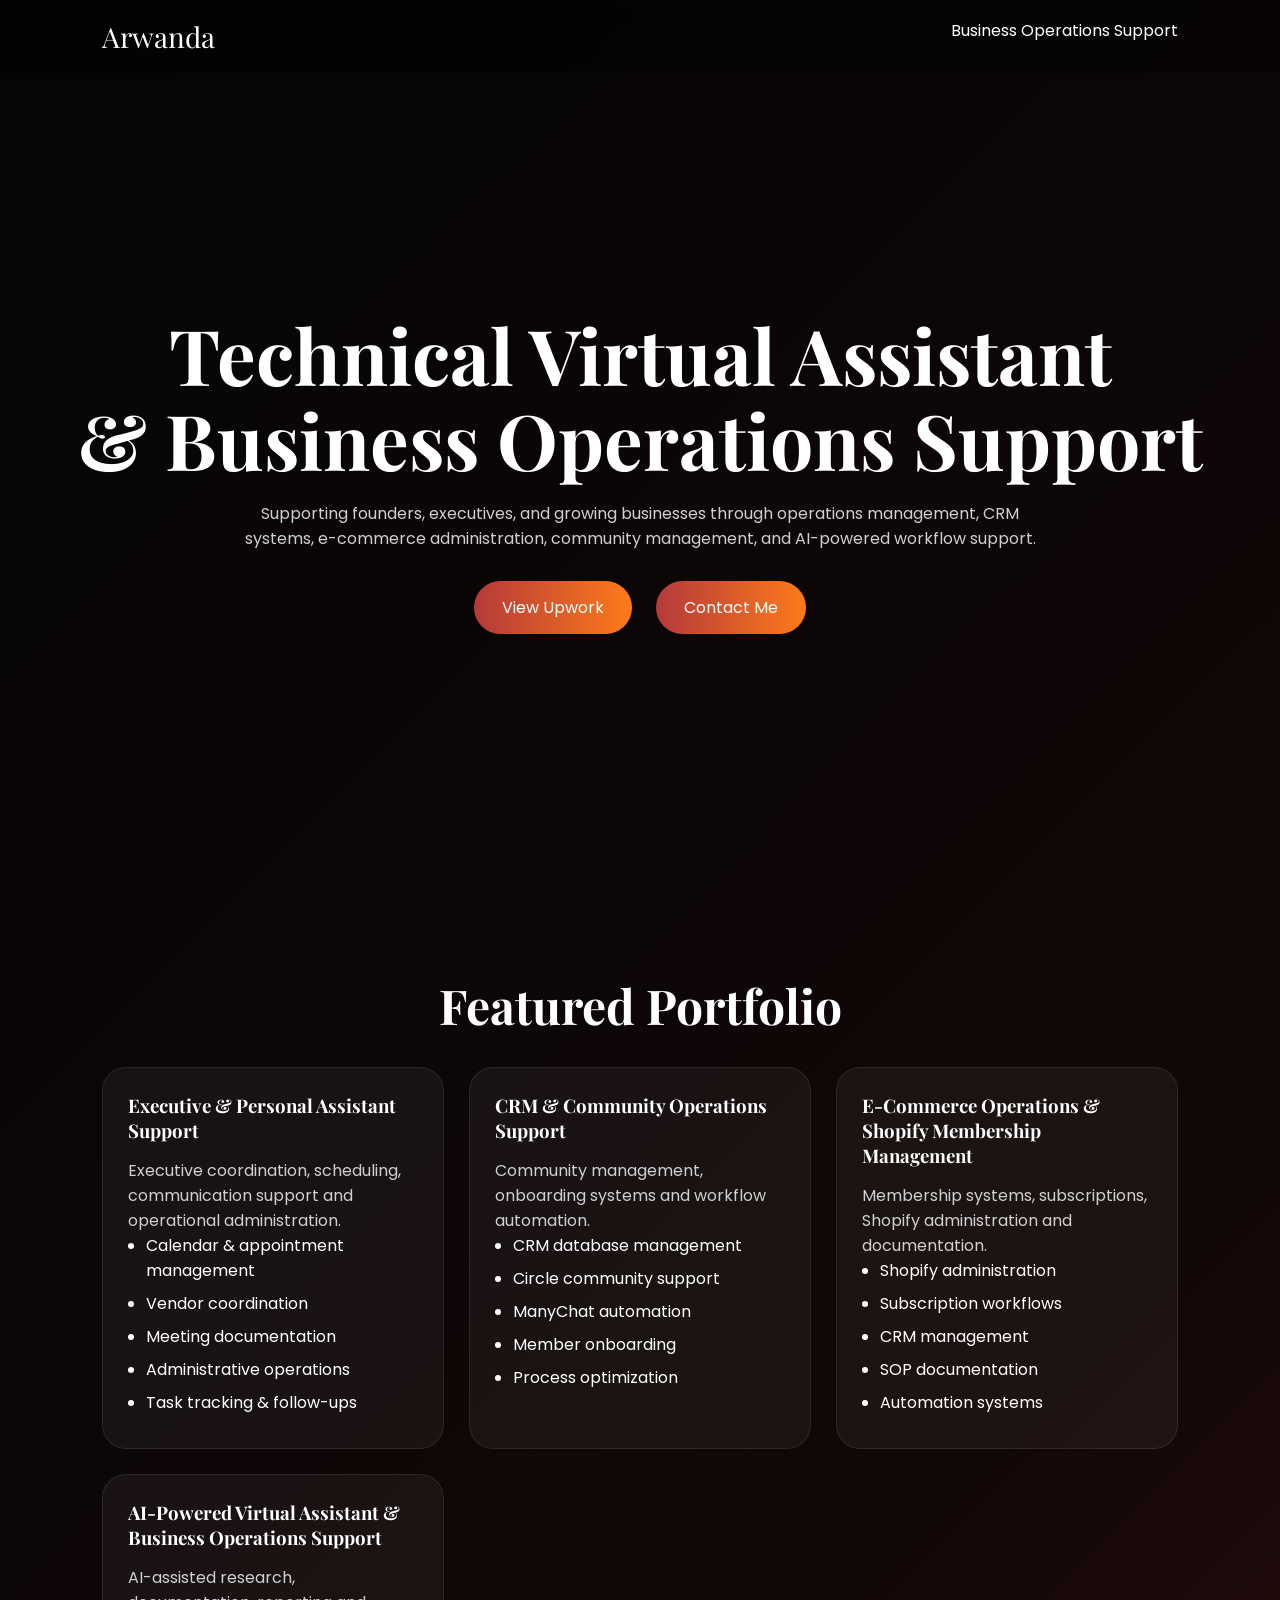
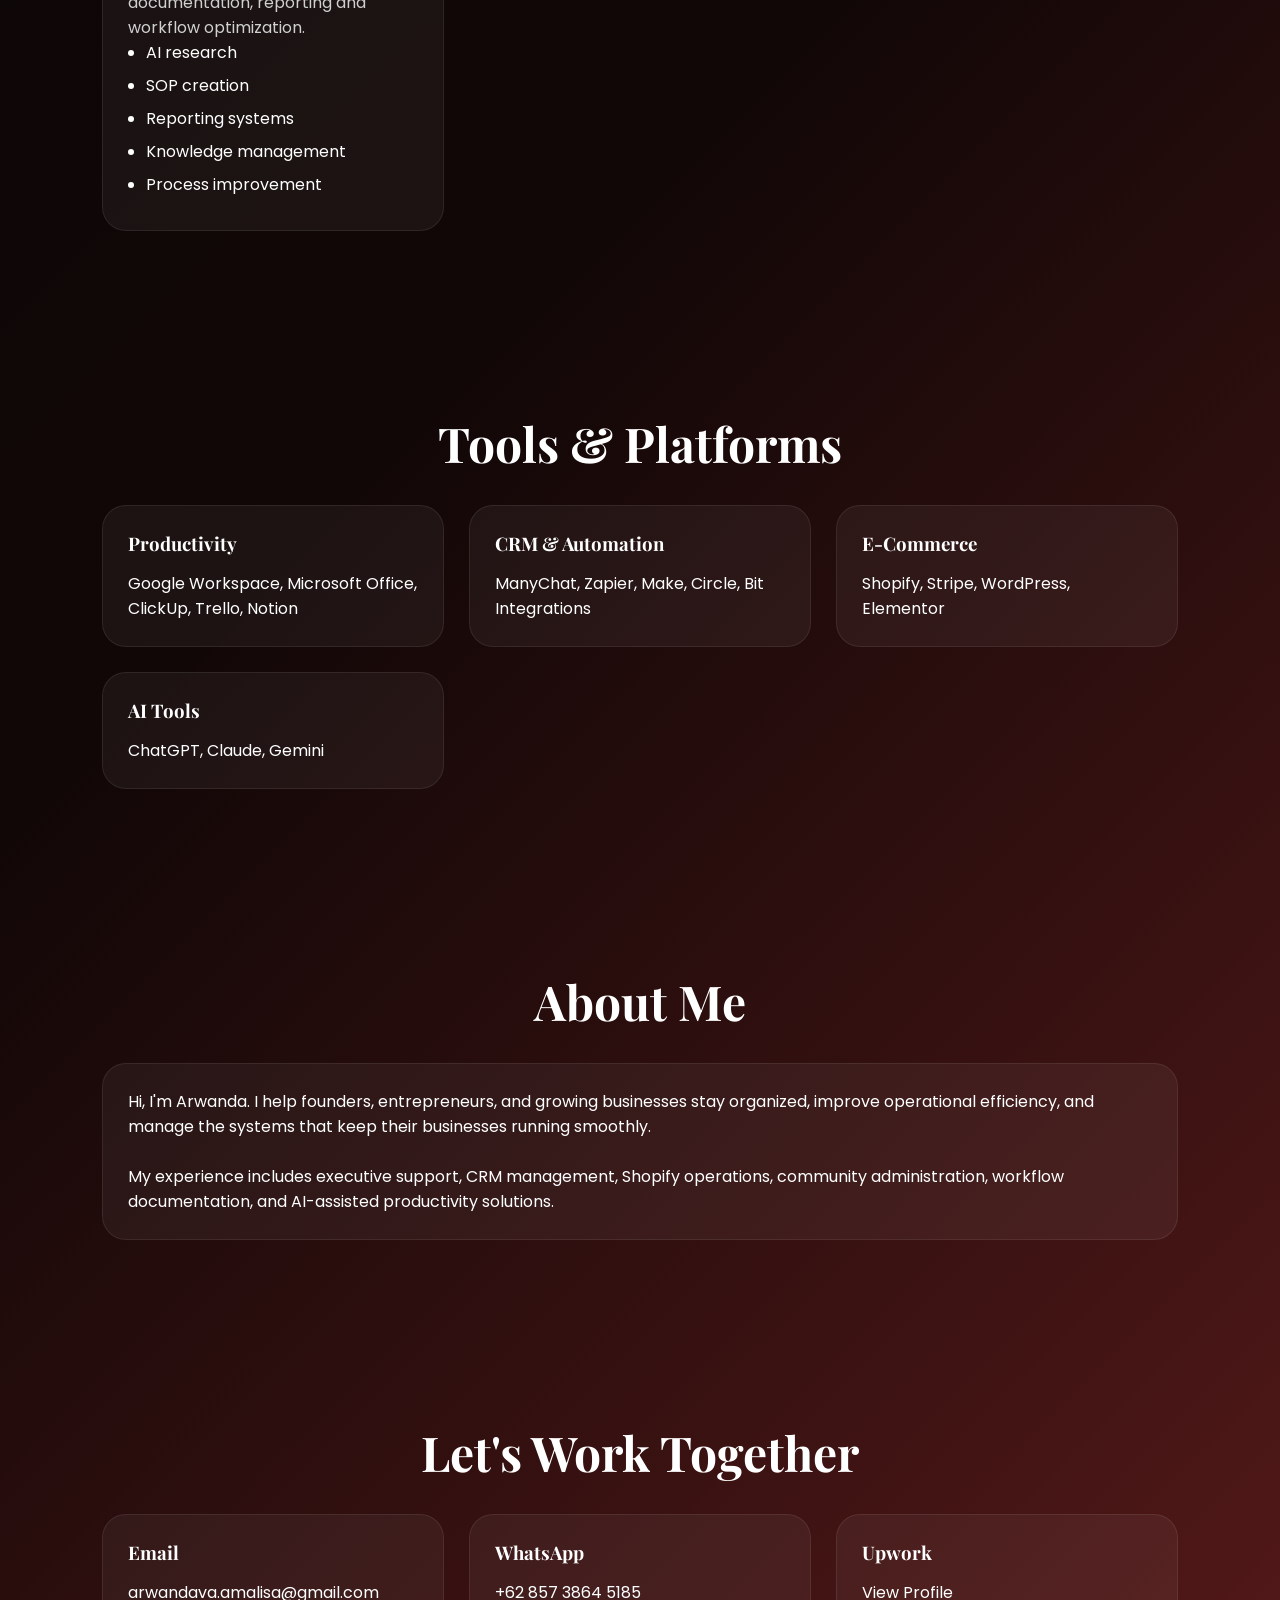
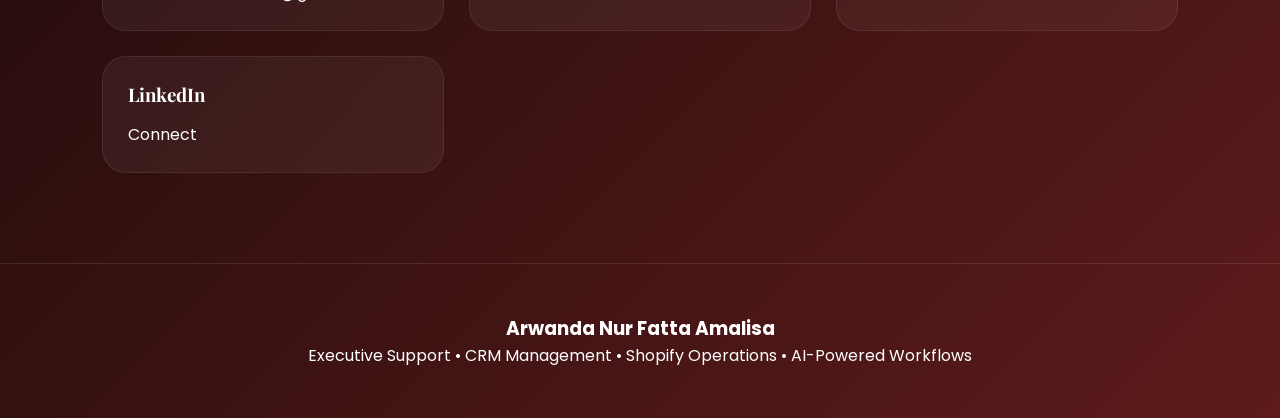
==== commit 52c45cff: "Update index.html" ====
--- a/index.html
+++ b/index.html
@@ -3,503 +3,187 @@
 <head>
 <meta charset="UTF-8">
 <meta name="viewport" content="width=device-width, initial-scale=1.0">
-<title>Arwanda Nur Fatta Amalisa — Technical VA & Personal Assistant</title>
-<link rel="preconnect" href="https://fonts.googleapis.com">
-<link href="https://fonts.googleapis.com/css2?family=Cormorant+Garamond:wght@400;600;700;900&family=Outfit:wght@300;400;500;600&display=swap" rel="stylesheet">
+<title>Arwanda | Technical VA & Business Operations Support</title>
+<link href="https://fonts.googleapis.com/css2?family=Playfair+Display:wght@700;800&family=Poppins:wght@300;400;500;600&display=swap" rel="stylesheet">
 <style>
-  :root {
-    --navy: #0a1628; --navy-mid: #112240; --navy-light: #1d3a6e;
-    --gold: #c9a84c; --gold-light: #e8c96a; --cream: #f5f0e8;
-    --white: #ffffff; --gray: #8892a4; --light-gray: #ccd6f6;
-  }
-  * { margin: 0; padding: 0; box-sizing: border-box; }
-  html { scroll-behavior: smooth; }
-  body { background: var(--navy); color: var(--cream); font-family: 'Outfit', sans-serif; overflow-x: hidden; cursor: none; }
-  .cursor-dot { width: 8px; height: 8px; background: var(--gold); border-radius: 50%; position: fixed; top: 0; left: 0; pointer-events: none; z-index: 99999; transform: translate(-50%, -50%); transition: transform 0.1s ease; box-shadow: 0 0 10px var(--gold), 0 0 20px rgba(201,168,76,0.5); }
-  .cursor-ring { width: 32px; height: 32px; border: 1.5px solid rgba(201,168,76,0.6); border-radius: 50%; position: fixed; top: 0; left: 0; pointer-events: none; z-index: 99998; transform: translate(-50%, -50%); transition: all 0.12s ease; }
-  .cursor-sparkle { position: fixed; pointer-events: none; z-index: 99997; border-radius: 50%; animation: sparkle-fade 0.6s ease forwards; }
-  @keyframes sparkle-fade { 0% { opacity: 1; transform: scale(1) translate(-50%, -50%); } 100% { opacity: 0; transform: scale(0) translate(-50%, -50%); } }
-  a, button { cursor: none; }
-  nav { position: fixed; top: 0; width: 100%; z-index: 100; padding: 20px 60px; display: flex; justify-content: space-between; align-items: center; background: rgba(10,22,40,0.92); backdrop-filter: blur(12px); border-bottom: 1px solid rgba(201,168,76,0.15); }
-  .nav-logo { font-family: 'Cormorant Garamond', serif; font-size: 1.4rem; color: var(--gold); letter-spacing: 2px; font-weight: 600; }
-  .nav-links { display: flex; gap: 36px; list-style: none; }
-  .nav-links a { color: var(--light-gray); text-decoration: none; font-size: 0.85rem; font-weight: 500; letter-spacing: 1.5px; text-transform: uppercase; transition: color 0.3s; }
-  .nav-links a:hover { color: var(--gold); }
-  .hero { min-height: 100vh; display: grid; grid-template-columns: 1fr 1fr; align-items: center; padding: 120px 60px 80px; position: relative; overflow: hidden; }
-  .hero::before { content: ''; position: absolute; top: -200px; right: -200px; width: 600px; height: 600px; background: radial-gradient(circle, rgba(201,168,76,0.08) 0%, transparent 70%); pointer-events: none; }
-  .hero::after { content: ''; position: absolute; bottom: -100px; left: -100px; width: 400px; height: 400px; background: radial-gradient(circle, rgba(29,58,110,0.6) 0%, transparent 70%); pointer-events: none; }
-  .hero-text { z-index: 2; }
-  .hero-tag { display: inline-block; background: rgba(201,168,76,0.1); border: 1px solid rgba(201,168,76,0.3); color: var(--gold); padding: 6px 16px; border-radius: 20px; font-size: 0.8rem; letter-spacing: 2px; text-transform: uppercase; margin-bottom: 24px; animation: fadeUp 0.8s ease both; }
-  .hero h1 { font-family: 'Cormorant Garamond', serif; font-size: clamp(2.8rem, 5vw, 4.5rem); line-height: 1.1; font-weight: 900; color: var(--white); margin-bottom: 12px; animation: fadeUp 0.8s 0.1s ease both; }
-  .hero h1 span { color: var(--gold); }
-  .hero-subtitle { font-size: 1rem; color: var(--gray); line-height: 1.8; max-width: 480px; margin-bottom: 40px; animation: fadeUp 0.8s 0.2s ease both; }
-  .hero-btns { display: flex; gap: 16px; flex-wrap: wrap; animation: fadeUp 0.8s 0.3s ease both; }
-  .btn-primary { background: var(--gold); color: var(--navy); padding: 14px 32px; border-radius: 4px; font-weight: 600; font-size: 0.9rem; text-decoration: none; letter-spacing: 0.5px; transition: all 0.3s; border: 2px solid var(--gold); }
-  .btn-primary:hover { background: transparent; color: var(--gold); }
-  .btn-secondary { background: transparent; color: var(--cream); padding: 14px 32px; border-radius: 4px; font-weight: 500; font-size: 0.9rem; text-decoration: none; letter-spacing: 0.5px; border: 2px solid rgba(245,240,232,0.3); transition: all 0.3s; }
-  .btn-secondary:hover { border-color: var(--gold); color: var(--gold); }
-  .hero-image { display: flex; justify-content: center; align-items: center; z-index: 2; animation: fadeIn 1s 0.4s ease both; }
-  .photo-frame { position: relative; width: 380px; height: 460px; }
-  .photo-frame::before { content: ''; position: absolute; top: 20px; right: -20px; width: 100%; height: 100%; border: 2px solid var(--gold); border-radius: 4px; z-index: -1; opacity: 0.5; }
-  .photo-frame img { width: 100%; height: 100%; object-fit: cover; border-radius: 4px; display: block; }
-  .stats-bar { background: var(--navy-mid); border-top: 1px solid rgba(201,168,76,0.1); border-bottom: 1px solid rgba(201,168,76,0.1); padding: 40px 60px; display: grid; grid-template-columns: repeat(4, 1fr); text-align: center; gap: 20px; }
-  .stat-num { font-family: 'Cormorant Garamond', serif; font-size: 2.5rem; font-weight: 700; color: var(--gold); }
-  .stat-label { font-size: 0.8rem; color: var(--gray); letter-spacing: 1px; text-transform: uppercase; margin-top: 4px; }
-  section { padding: 100px 60px; }
-  .section-tag { font-size: 0.75rem; letter-spacing: 3px; text-transform: uppercase; color: var(--gold); margin-bottom: 12px; }
-  .section-title { font-family: 'Cormorant Garamond', serif; font-size: clamp(2rem, 4vw, 3rem); font-weight: 700; color: var(--white); margin-bottom: 16px; line-height: 1.2; }
-  .section-line { width: 60px; height: 3px; background: var(--gold); margin-bottom: 40px; }
-  .about { background: var(--navy); }
-  .about-grid { display: grid; grid-template-columns: 1fr 1fr; gap: 80px; align-items: center; }
-  .about-text p { color: var(--gray); line-height: 1.9; font-size: 0.95rem; margin-bottom: 20px; }
-  .about-text p strong { color: var(--cream); }
-  .about-photo { position: relative; }
-  .about-photo img { width: 100%; height: 500px; object-fit: cover; object-position: top; border-radius: 4px; }
-  .services { background: var(--navy-mid); }
-  .services-grid { display: grid; grid-template-columns: repeat(3, 1fr); gap: 24px; margin-top: 20px; }
-  .service-card { background: var(--navy); border: 1px solid rgba(201,168,76,0.1); border-radius: 8px; padding: 36px 28px; transition: all 0.3s; position: relative; overflow: hidden; }
-  .service-card::before { content: ''; position: absolute; top: 0; left: 0; width: 100%; height: 3px; background: var(--gold); opacity: 0; transition: opacity 0.3s; }
-  .service-card:hover { transform: translateY(-6px); border-color: rgba(201,168,76,0.3); }
-  .service-card:hover::before { opacity: 1; }
-  .service-icon { font-size: 2.2rem; margin-bottom: 20px; }
-  .service-title { font-family: 'Cormorant Garamond', serif; font-size: 1.2rem; color: var(--white); margin-bottom: 12px; }
-  .service-desc { color: var(--gray); font-size: 0.88rem; line-height: 1.8; margin-bottom: 20px; }
-  .service-tags { display: flex; flex-wrap: wrap; gap: 8px; }
-  .tag { background: rgba(201,168,76,0.08); border: 1px solid rgba(201,168,76,0.2); color: var(--gold); padding: 4px 10px; border-radius: 3px; font-size: 0.75rem; letter-spacing: 0.5px; }
-  .tools { background: var(--navy); }
-  .tools-grid { display: grid; grid-template-columns: repeat(2, 1fr); gap: 32px; }
-  .tool-category { background: var(--navy-mid); border: 1px solid rgba(201,168,76,0.1); border-radius: 8px; padding: 28px; }
-  .tool-category-title { font-size: 0.8rem; letter-spacing: 2px; text-transform: uppercase; color: var(--gold); margin-bottom: 16px; display: flex; align-items: center; gap: 8px; }
-  .tool-list { display: flex; flex-wrap: wrap; gap: 8px; }
-  .tool-pill { background: rgba(255,255,255,0.04); border: 1px solid rgba(255,255,255,0.08); color: var(--light-gray); padding: 6px 14px; border-radius: 20px; font-size: 0.82rem; transition: all 0.2s; }
-  .tool-pill:hover { background: rgba(201,168,76,0.1); border-color: rgba(201,168,76,0.3); color: var(--gold); }
-  .portfolio { background: var(--navy-mid); }
-  .portfolio-grid { display: grid; grid-template-columns: repeat(3, 1fr); gap: 24px; }
-  .portfolio-card { background: var(--navy); border: 1px solid rgba(201,168,76,0.1); border-radius: 8px; overflow: hidden; transition: all 0.3s; }
-  .portfolio-card:hover { transform: translateY(-6px); border-color: rgba(201,168,76,0.3); }
-  .portfolio-thumb { width: 100%; height: 200px; background: var(--navy-light); display: flex; flex-direction: column; align-items: center; justify-content: center; gap: 8px; color: var(--gray); font-size: 0.8rem; text-align: center; padding: 16px; position: relative; overflow: hidden; }
-  .portfolio-thumb img { width: 100%; height: 100%; object-fit: cover; position: absolute; top: 0; left: 0; }
-  .portfolio-thumb-placeholder { font-size: 2.5rem; opacity: 0.3; }
-  .portfolio-info { padding: 24px; }
-  .portfolio-label { font-size: 0.72rem; letter-spacing: 2px; text-transform: uppercase; color: var(--gold); margin-bottom: 8px; }
-  .portfolio-name { font-family: 'Cormorant Garamond', serif; font-size: 1.1rem; color: var(--white); margin-bottom: 8px; }
-  .portfolio-desc { color: var(--gray); font-size: 0.83rem; line-height: 1.7; margin-bottom: 16px; }
-  .portfolio-link { color: var(--gold); font-size: 0.83rem; text-decoration: none; font-weight: 500; display: flex; align-items: center; gap: 6px; transition: gap 0.2s; }
-  .portfolio-link:hover { gap: 10px; }
-  .video-section { background: var(--navy); }
-  .video-grid { display: grid; grid-template-columns: repeat(2, 380px); gap: 24px; justify-content: center; }
-  .video-card { background: var(--navy-mid); border: 1px solid rgba(201,168,76,0.1); border-radius: 16px; overflow: hidden; transition: all 0.3s; }
-  .video-card:hover { border-color: rgba(201,168,76,0.3); }
-  .video-thumb { width: 100%; height: 680px; background: #000; display: flex; flex-direction: column; align-items: center; justify-content: center; gap: 10px; position: relative; }
-  .video-thumb video { width: 100%; height: 100%; object-fit: cover; }
-  .video-placeholder-icon { font-size: 3rem; opacity: 0.3; }
-  .video-placeholder-text { color: var(--gray); font-size: 0.8rem; text-align: center; padding: 0 20px; }
-  .play-btn { position: absolute; width: 56px; height: 56px; background: rgba(201,168,76,0.9); border-radius: 50%; display: flex; align-items: center; justify-content: center; font-size: 1.2rem; color: var(--navy); cursor: pointer; transition: transform 0.2s; }
-  .play-btn:hover { transform: scale(1.1); }
-  .video-info { padding: 20px 24px; }
-  .video-label { font-size: 0.72rem; letter-spacing: 2px; text-transform: uppercase; color: var(--gold); margin-bottom: 6px; }
-  .video-name { font-family: 'Cormorant Garamond', serif; font-size: 1rem; color: var(--white); margin-bottom: 6px; }
-  .video-desc { color: var(--gray); font-size: 0.82rem; line-height: 1.6; }
-  .contact { background: var(--navy-mid); }
-  .contact-grid { display: grid; grid-template-columns: 1fr 1fr; gap: 80px; align-items: start; }
-  .contact-info p { color: var(--gray); line-height: 1.9; font-size: 0.95rem; margin-bottom: 32px; }
-  .contact-items { display: flex; flex-direction: column; gap: 20px; }
-  .contact-item { display: flex; align-items: center; gap: 16px; }
-  .contact-icon { width: 44px; height: 44px; background: rgba(201,168,76,0.1); border: 1px solid rgba(201,168,76,0.2); border-radius: 4px; display: flex; align-items: center; justify-content: center; font-size: 1.1rem; flex-shrink: 0; }
-  .contact-detail { font-size: 0.9rem; }
-  .contact-detail span { color: var(--gray); font-size: 0.75rem; display: block; margin-bottom: 2px; }
-  .contact-detail a { color: var(--cream); text-decoration: none; transition: color 0.2s; }
-  .contact-detail a:hover { color: var(--gold); }
-  .contact-form { display: flex; flex-direction: column; gap: 16px; }
-  .form-row { display: grid; grid-template-columns: 1fr 1fr; gap: 16px; }
-  .form-group { display: flex; flex-direction: column; gap: 8px; }
-  .form-group label { font-size: 0.78rem; letter-spacing: 1px; text-transform: uppercase; color: var(--gray); }
-  .form-group input, .form-group textarea { background: rgba(255,255,255,0.04); border: 1px solid rgba(255,255,255,0.1); border-radius: 4px; padding: 12px 16px; color: var(--cream); font-family: 'Outfit', sans-serif; font-size: 0.9rem; transition: border-color 0.2s; outline: none; }
-  .form-group input:focus, .form-group textarea:focus { border-color: var(--gold); }
-  .form-group textarea { resize: vertical; min-height: 120px; }
-  .form-group input::placeholder, .form-group textarea::placeholder { color: rgba(136,146,164,0.5); }
-  .btn-submit { background: var(--gold); color: var(--navy); padding: 14px 32px; border-radius: 4px; font-weight: 600; font-size: 0.9rem; border: none; cursor: pointer; letter-spacing: 0.5px; transition: all 0.3s; width: fit-content; }
-  .btn-submit:hover { background: var(--gold-light); }
-  footer { background: var(--navy); border-top: 1px solid rgba(201,168,76,0.1); padding: 40px 60px; display: flex; justify-content: space-between; align-items: center; }
-  .footer-logo { font-family: 'Cormorant Garamond', serif; font-size: 1.1rem; color: var(--gold); }
-  .footer-text { color: var(--gray); font-size: 0.82rem; }
-  .footer-links { display: flex; gap: 24px; }
-  .footer-links a { color: var(--gray); text-decoration: none; font-size: 0.82rem; transition: color 0.2s; }
-  .footer-links a:hover { color: var(--gold); }
-  @keyframes fadeUp { from { opacity: 0; transform: translateY(30px); } to { opacity: 1; transform: translateY(0); } }
-  @keyframes fadeIn { from { opacity: 0; } to { opacity: 1; } }
-  .divider { width: 100%; height: 1px; background: linear-gradient(to right, transparent, rgba(201,168,76,0.2), transparent); }
-  @media (max-width: 900px) {
-    nav { padding: 16px 24px; } .nav-links { display: none; }
-    .hero { grid-template-columns: 1fr; padding: 100px 24px 60px; text-align: center; }
-    .hero-image { display: none; } .hero-btns { justify-content: center; }
-    .stats-bar { grid-template-columns: repeat(2, 1fr); padding: 40px 24px; }
-    section { padding: 60px 24px; }
-    .about-grid, .contact-grid { grid-template-columns: 1fr; gap: 40px; }
-    .about-photo { display: none; }
-    .services-grid, .portfolio-grid { grid-template-columns: 1fr; }
-    .video-grid, .tools-grid { grid-template-columns: 1fr; }
-    .form-row { grid-template-columns: 1fr; }
-    footer { flex-direction: column; gap: 16px; text-align: center; padding: 32px 24px; }
-  }
+:root{
+--bg:#050505;
+--red:#5D1B1B;
+--orange:#FF7A1A;
+--text:#ffffff;
+--muted:#d0d0d0;
+}
+*{margin:0;padding:0;box-sizing:border-box}
+body{
+font-family:Poppins,sans-serif;
+background:linear-gradient(135deg,#050505,#120707,#5D1B1B);
+color:var(--text);
+}
+nav{
+position:sticky;top:0;
+backdrop-filter:blur(12px);
+background:rgba(0,0,0,.4);
+padding:18px 8%;
+display:flex;justify-content:space-between;
+z-index:100;
+}
+.logo{font-family:'Playfair Display';font-size:28px}
+.hero{
+min-height:90vh;
+display:flex;align-items:center;justify-content:center;
+text-align:center;padding:60px 20px;
+}
+.hero h1{
+font-family:'Playfair Display';
+font-size:clamp(42px,6vw,82px);
+line-height:1.1;
+}
+.hero p{max-width:800px;margin:20px auto;color:var(--muted)}
+.btn{
+display:inline-block;margin:10px;padding:14px 28px;
+border-radius:40px;text-decoration:none;color:white;
+background:linear-gradient(90deg,#B43A3A,var(--orange));
+}
+.section{padding:90px 8%}
+.section h2{
+font-family:'Playfair Display';
+font-size:48px;
+margin-bottom:30px;
+text-align:center;
+}
+.grid{
+display:grid;
+grid-template-columns:repeat(auto-fit,minmax(280px,1fr));
+gap:25px;
+}
+.card{
+background:rgba(255,255,255,.05);
+border:1px solid rgba(255,255,255,.08);
+border-radius:24px;
+padding:25px;
+transition:.3s;
+}
+.card:hover{
+transform:translateY(-8px);
+box-shadow:0 0 25px rgba(255,122,26,.25);
+}
+.card h3{
+font-family:'Playfair Display';
+margin-bottom:15px;
+}
+.card ul{padding-left:18px}
+.card li{margin-bottom:8px}
+.contact a{color:white;text-decoration:none}
+footer{
+padding:50px;text-align:center;
+border-top:1px solid rgba(255,255,255,.1);
+}
+.small{color:var(--muted)}
 </style>
 </head>
 <body>
-<div class="cursor-dot" id="cursorDot"></div>
-<div class="cursor-ring" id="cursorRing"></div>
 
 <nav>
-  <div class="nav-logo">Arwanda.</div>
-  <ul class="nav-links">
-    <li><a href="#about">About</a></li>
-    <li><a href="#services">Services</a></li>
-    <li><a href="#tools">Tools</a></li>
-    <li><a href="#portfolio">Portfolio</a></li>
-    <li><a href="#contact">Contact</a></li>
-  </ul>
+<div class="logo">Arwanda</div>
+<div>Business Operations Support</div>
 </nav>
 
-<section class="hero" id="home">
-  <div class="hero-text">
-    <div class="hero-tag">✦ Available for Remote Work</div>
-    <h1>Hi, I'm <span>Arwanda</span> —<br>Your Technical VA<br>& Personal Assistant</h1>
-    <p class="hero-subtitle">Based in Bali, Indonesia. I help busy founders and business owners stay organized, manage their digital tools, and keep everything running — so they can focus on growth.</p>
-    <div class="hero-btns">
-      <a href="#contact" class="btn-primary">Work With Me</a>
-      <a href="#portfolio" class="btn-secondary">View Portfolio</a>
-    </div>
-  </div>
-  <div class="hero-image">
-    <div class="photo-frame">
-      <img src="photo-hero.jpg" alt="Arwanda">
-    </div>
-  </div>
+<section class="hero">
+<div>
+<h1>Technical Virtual Assistant <br>& Business Operations Support</h1>
+<p>Supporting founders, executives, and growing businesses through operations management, CRM systems, e-commerce administration, community management, and AI-powered workflow support.</p>
+<a class="btn" href="https://www.upwork.com/freelancers/arwandanurfattaa">View Upwork</a>
+<a class="btn" href="#contact">Contact Me</a>
+</div>
 </section>
 
-<div class="stats-bar">
-  <div class="stat-item"><div class="stat-num">3+</div><div class="stat-label">International Clients</div></div>
-  <div class="stat-item"><div class="stat-num">2+</div><div class="stat-label">Years Experience</div></div>
-  <div class="stat-item"><div class="stat-num">6+</div><div class="stat-label">Web Projects Built</div></div>
-  <div class="stat-item"><div class="stat-num">99%</div><div class="stat-label">Client Satisfaction</div></div>
+<section class="section">
+<h2>Featured Portfolio</h2>
+<div class="grid">
+
+<div class="card">
+<h3>Executive & Personal Assistant Support</h3>
+<p class="small">Executive coordination, scheduling, communication support and operational administration.</p>
+<ul>
+<li>Calendar & appointment management</li>
+<li>Vendor coordination</li>
+<li>Meeting documentation</li>
+<li>Administrative operations</li>
+<li>Task tracking & follow-ups</li>
+</ul>
 </div>
 
-<div class="divider"></div>
+<div class="card">
+<h3>CRM & Community Operations Support</h3>
+<p class="small">Community management, onboarding systems and workflow automation.</p>
+<ul>
+<li>CRM database management</li>
+<li>Circle community support</li>
+<li>ManyChat automation</li>
+<li>Member onboarding</li>
+<li>Process optimization</li>
+</ul>
+</div>
 
-<section class="about" id="about">
-  <div class="about-grid">
-    <div class="about-text">
-      <div class="section-tag">✦ About Me</div>
-      <h2 class="section-title">The Person<br>Behind the Work</h2>
-      <div class="section-line"></div>
-      <p>I'm <strong>Arwanda Nur Fatta Amalisa</strong>, a tech-savvy Virtual & Personal Assistant based in <strong>Bali, Indonesia</strong>. I combine technical skills with sharp organizational instincts to help entrepreneurs and small businesses run smoothly.</p>
-      <p>My background spans <strong>executive personal assistance</strong> (supporting a neurology specialist), <strong>technical VA work</strong> for clients in Canada and Netherlands, and building my own web projects from scratch.</p>
-      <p>I'm currently studying <strong>English Literature at Universitas Terbuka</strong> and am an active member of <strong>Magical Bali Toastmasters Club</strong> — so clear, professional communication is something I take seriously.</p>
-      <p>I don't just do tasks — I think ahead, flag problems, and make sure nothing falls through the cracks.</p>
-    </div>
-    <div class="about-photo">
-      <img src="photo-about.jpg" alt="Arwanda">
-    </div>
-  </div>
+<div class="card">
+<h3>E-Commerce Operations & Shopify Membership Management</h3>
+<p class="small">Membership systems, subscriptions, Shopify administration and documentation.</p>
+<ul>
+<li>Shopify administration</li>
+<li>Subscription workflows</li>
+<li>CRM management</li>
+<li>SOP documentation</li>
+<li>Automation systems</li>
+</ul>
+</div>
+
+<div class="card">
+<h3>AI-Powered Virtual Assistant & Business Operations Support</h3>
+<p class="small">AI-assisted research, documentation, reporting and workflow optimization.</p>
+<ul>
+<li>AI research</li>
+<li>SOP creation</li>
+<li>Reporting systems</li>
+<li>Knowledge management</li>
+<li>Process improvement</li>
+</ul>
+</div>
+
+</div>
 </section>
 
-<div class="divider"></div>
-
-<section class="services" id="services">
-  <div class="section-tag">✦ What I Do</div>
-  <h2 class="section-title">Services</h2>
-  <div class="section-line"></div>
-  <div class="services-grid">
-    <div class="service-card">
-      <div class="service-icon">🔧</div>
-      <div class="service-title">Technical Support</div>
-      <p class="service-desc">WordPress editing, basic website maintenance, ManyChat chatbot flows, tools setup and integration. I keep your digital presence running without you having to touch the tech.</p>
-      <div class="service-tags"><span class="tag">WordPress</span><span class="tag">ManyChat</span><span class="tag">Tools Setup</span><span class="tag">Web Edits</span></div>
-    </div>
-    <div class="service-card">
-      <div class="service-icon">📅</div>
-      <div class="service-title">Personal Assistant</div>
-      <p class="service-desc">Calendar management, email inbox handling, meeting coordination, document organization, and research. Proven experience as PA to a medical specialist — I handle complexity with calm.</p>
-      <div class="service-tags"><span class="tag">Calendar</span><span class="tag">Email Mgmt</span><span class="tag">Scheduling</span><span class="tag">Research</span></div>
-    </div>
-    <div class="service-card">
-      <div class="service-icon">💬</div>
-      <div class="service-title">Customer Support</div>
-      <p class="service-desc">Chat and email support, client communication, follow-ups, and complaint handling. Fluent English with Toastmasters training — I represent your brand professionally.</p>
-      <div class="service-tags"><span class="tag">Email Support</span><span class="tag">Chat Support</span><span class="tag">Follow-up</span><span class="tag">CRM</span></div>
-    </div>
-    <div class="service-card">
-      <div class="service-icon">🎨</div>
-      <div class="service-title">AI Content Creation</div>
-      <p class="service-desc">AI video production using HeyGen & ElevenLabs, image generation with Leonardo AI & Dreamina, and basic design with Canva. Streamline your content without a full creative team.</p>
-      <div class="service-tags"><span class="tag">HeyGen</span><span class="tag">ElevenLabs</span><span class="tag">Leonardo AI</span><span class="tag">Canva</span></div>
-    </div>
-    <div class="service-card">
-      <div class="service-icon">⚙️</div>
-      <div class="service-title">Admin & Operations</div>
-      <p class="service-desc">Data entry, spreadsheet management, report creation, invoice tracking, and general back-office support. Detail-oriented and accurate — your operations stay organized.</p>
-      <div class="service-tags"><span class="tag">Data Entry</span><span class="tag">Google Sheets</span><span class="tag">Reporting</span><span class="tag">MS Office</span></div>
-    </div>
-    <div class="service-card">
-      <div class="service-icon">🤖</div>
-      <div class="service-title">Automation & Workflow</div>
-      <p class="service-desc">Basic workflow automation and chatbot setup to reduce manual tasks. ManyChat flow builder with branching logic, WhatsApp integration, and simple automations via Make.com or n8n.</p>
-      <div class="service-tags"><span class="tag">ManyChat</span><span class="tag">Make.com</span><span class="tag">n8n</span><span class="tag">WhatsApp</span></div>
-    </div>
-    <div class="service-card">
-      <div class="service-icon">🛒</div>
-      <div class="service-title">E-Commerce Support</div>
-      <p class="service-desc">Product listing, order management, catalog updates, and customer inquiry handling across platforms. Experience with Shopee, Tokopedia, and WordPress-based stores.</p>
-      <div class="service-tags"><span class="tag">Product Listing</span><span class="tag">Order Mgmt</span><span class="tag">WordPress</span><span class="tag">Shopee</span></div>
-    </div>
-  </div>
+<section class="section">
+<h2>Tools & Platforms</h2>
+<div class="grid">
+<div class="card"><h3>Productivity</h3><p>Google Workspace, Microsoft Office, ClickUp, Trello, Notion</p></div>
+<div class="card"><h3>CRM & Automation</h3><p>ManyChat, Zapier, Make, Circle, Bit Integrations</p></div>
+<div class="card"><h3>E-Commerce</h3><p>Shopify, Stripe, WordPress, Elementor</p></div>
+<div class="card"><h3>AI Tools</h3><p>ChatGPT, Claude, Gemini</p></div>
+</div>
 </section>
 
-<div class="divider"></div>
-
-<section class="tools" id="tools">
-  <div class="section-tag">✦ Tech Stack</div>
-  <h2 class="section-title">Tools & Technologies</h2>
-  <div class="section-line"></div>
-  <div class="tools-grid">
-    <div class="tool-category">
-      <div class="tool-category-title">🤖 Automation & CRM</div>
-      <div class="tool-list"><span class="tool-pill">ManyChat</span><span class="tool-pill">GoHighLevel</span><span class="tool-pill">Make.com</span><span class="tool-pill">n8n</span><span class="tool-pill">Claude (No-Code)</span></div>
-    </div>
-    <div class="tool-category">
-      <div class="tool-category-title">🎨 AI & Creative</div>
-      <div class="tool-list"><span class="tool-pill">HeyGen</span><span class="tool-pill">ElevenLabs</span><span class="tool-pill">Leonardo AI</span><span class="tool-pill">Dreamina</span><span class="tool-pill">CapCut</span><span class="tool-pill">Gemini Veo 3</span><span class="tool-pill">Canva</span></div>
-    </div>
-    <div class="tool-category">
-      <div class="tool-category-title">💬 Communication & Collab</div>
-      <div class="tool-list"><span class="tool-pill">Slack</span><span class="tool-pill">Zoom</span><span class="tool-pill">Google Workspace</span><span class="tool-pill">Trello</span><span class="tool-pill">Microsoft Teams</span><span class="tool-pill">Notion</span></div>
-    </div>
-    <div class="tool-category">
-      <div class="tool-category-title">🌐 Web & Development</div>
-      <div class="tool-list"><span class="tool-pill">WordPress</span><span class="tool-pill">GitHub</span><span class="tool-pill">Vercel</span><span class="tool-pill">HTML/CSS</span><span class="tool-pill">JavaScript</span></div>
-    </div>
-    <div class="tool-category">
-      <div class="tool-category-title">📦 E-Commerce</div>
-      <div class="tool-list"><span class="tool-pill">Shopee</span><span class="tool-pill">Tokopedia</span><span class="tool-pill">Olsera POS</span><span class="tool-pill">SmartSeller</span></div>
-    </div>
-    <div class="tool-category">
-      <div class="tool-category-title">📊 Office & Productivity</div>
-      <div class="tool-list"><span class="tool-pill">Microsoft Excel</span><span class="tool-pill">Google Sheets</span><span class="tool-pill">Microsoft Word</span><span class="tool-pill">Google Docs</span><span class="tool-pill">Skool</span></div>
-    </div>
-  </div>
+<section class="section">
+<h2>About Me</h2>
+<div class="card">
+<p>Hi, I'm Arwanda. I help founders, entrepreneurs, and growing businesses stay organized, improve operational efficiency, and manage the systems that keep their businesses running smoothly.</p><br>
+<p>My experience includes executive support, CRM management, Shopify operations, community administration, workflow documentation, and AI-assisted productivity solutions.</p>
+</div>
 </section>
 
-<div class="divider"></div>
-
-<section class="portfolio" id="portfolio">
-  <div class="section-tag">✦ My Work</div>
-  <h2 class="section-title">Web Projects</h2>
-  <div class="section-line"></div>
-  <div class="portfolio-grid">
-    <div class="portfolio-card">
-      <div class="portfolio-thumb"><img src="nurpay.png" alt="NurPay"></div>
-      <div class="portfolio-info">
-        <div class="portfolio-label">Web App · HTML/CSS/JS</div>
-        <div class="portfolio-name">NurPay — Zakat & Charity Ecosystem</div>
-        <p class="portfolio-desc">Zakat calculator (Mal/Fitrah/Fidyah), AI Assistant, real-time impact dashboard, and distribution recommendations.</p>
-        <a href="https://nurpay.vercel.app" target="_blank" class="portfolio-link">View Live →</a>
-      </div>
-    </div>
-    <div class="portfolio-card">
-      <div class="portfolio-thumb"><img src="wishywaxi.png" alt="WishyWaxi"></div>
-      <div class="portfolio-info">
-        <div class="portfolio-label">E-Commerce · HTML/CSS/JS</div>
-        <div class="portfolio-name">WishyWaxi — Fairy Tale Store</div>
-        <p class="portfolio-desc">Digital products store with coloring books, sticker packs, custom avatars, and landing page services.</p>
-        <a href="https://wishywaxi.vercel.app" target="_blank" class="portfolio-link">View Live →</a>
-      </div>
-    </div>
-    <div class="portfolio-card">
-      <div class="portfolio-thumb"><img src="dapurnusantara.jpg" alt="Dapur Nusantara"></div>
-      <div class="portfolio-info">
-        <div class="portfolio-label">E-Commerce · HTML/CSS/JS</div>
-        <div class="portfolio-name">Dapur Nusantara — Snacks Store</div>
-        <p class="portfolio-desc">Product catalog with promo discounts, delivery info, and customer ratings for local snack business.</p>
-        <a href="https://dapurnusantara.vercel.app" target="_blank" class="portfolio-link">View Live →</a>
-      </div>
-    </div>
-    <div class="portfolio-card">
-      <div class="portfolio-thumb"><img src="fixfinai.png" alt="FinAI"></div>
-      <div class="portfolio-info">
-        <div class="portfolio-label">Web App · JavaScript</div>
-        <div class="portfolio-name">FinAI — Smart Budget Planner</div>
-        <p class="portfolio-desc">Track income & expenses, budget by category, view balance & saving rate with full transaction history.</p>
-        <a href="https://finai-budget-app-o3kb.vercel.app" target="_blank" class="portfolio-link">View Live →</a>
-      </div>
-    </div>
-    <div class="portfolio-card">
-      <div class="portfolio-thumb"><img src="baliexplorerai.png" alt="BaliExplorer AI"></div>
-      <div class="portfolio-info">
-        <div class="portfolio-label">AI Integration · HTML/CSS/JS</div>
-        <div class="portfolio-name">BaliExplorer AI — Travel Assistant</div>
-        <p class="portfolio-desc">"Wayan" AI chatbot for villa, culture, beach recommendations, and custom Bali itineraries.</p>
-        <a href="https://bali-explorer-ai.vercel.app" target="_blank" class="portfolio-link">View Live →</a>
-      </div>
-    </div>
-    <div class="portfolio-card">
-      <div class="portfolio-thumb"><img src="make.com.png" alt="Make.com Automation"></div>
-      <div class="portfolio-info">
-        <div class="portfolio-label">Automation · Make.com</div>
-        <div class="portfolio-name">Workflow Automation — Make.com</div>
-        <p class="portfolio-desc">Google Forms to Gmail automation — auto-send personalized emails triggered by form submissions. Built with Make.com.</p>
-        <a href="https://us2.make.com/public/shared-scenario/ASlkuFJBkte/integration-google-forms-gmail" target="_blank" class="portfolio-link">View Project →</a>
-      </div>
-    </div>
-    <div class="portfolio-card">
-      <div class="portfolio-thumb"><img src="n8n.png" alt="n8n Automation"></div>
-      <div class="portfolio-info">
-        <div class="portfolio-label">Automation · n8n</div>
-        <div class="portfolio-name">Workflow Automation — n8n</div>
-        <p class="portfolio-desc">Automation workflow using n8n — integrating multiple tools and automating data flow between platforms seamlessly.</p>
-        <a href="#" class="portfolio-link">View Project →</a>
-      </div>
-    </div>
-    <div class="portfolio-card">
-      <div class="portfolio-thumb"><img src="manychat.png" alt="ManyChat Flow"></div>
-      <div class="portfolio-info">
-        <div class="portfolio-label">Chatbot · ManyChat</div>
-        <div class="portfolio-name">Chatbot Flow — ManyChat</div>
-        <p class="portfolio-desc">Interactive chatbot flow with branching logic, lead qualification, personalized responses, and WhatsApp integration.</p>
-        <a href="#" class="portfolio-link">View Project →</a>
-      </div>
-    </div>
-  </div>
-</section>
-
-<div class="divider"></div>
-
-<section class="video-section" id="videos">
-  <div class="section-tag">✦ AI Content Work</div>
-  <h2 class="section-title">Video Portfolio</h2>
-  <div class="section-line"></div>
-  <div class="video-grid">
-    <div class="video-card">
-      <div class="video-thumb">
-        <video controls style="width:100%;height:100%;object-fit:contain;background:#000;">
-          <source src="Guided Calm – AI Animated Wellness Video.mp4" type="video/mp4">
-        </video>
-      </div>
-      <div class="video-info">
-        <div class="video-label">AI Video · HeyGen</div>
-        <div class="video-name">Guided Calm — AI Animated Wellness Video</div>
-        <p class="video-desc">AI-generated animated wellness video created for a Canadian wellness brand client using HeyGen.</p>
-      </div>
-    </div>
-    <div class="video-card">
-      <div class="video-thumb">
-        <video controls style="width:100%;height:100%;object-fit:contain;background:#000;">
-          <source src="Serum Skincare Overview.mp4" type="video/mp4">
-        </video>
-      </div>
-      <div class="video-info">
-        <div class="video-label">AI Video · Leonardo AI + CapCut</div>
-        <div class="video-name">Serum Skincare Overview</div>
-        <p class="video-desc">AI-generated product overview video for a beauty brand client using Leonardo AI and CapCut.</p>
-      </div>
-    </div>
-  </div>
-</section>
-
-<div class="divider"></div>
-
-<section class="contact" id="contact">
-  <div class="section-tag">✦ Get In Touch</div>
-  <h2 class="section-title">Let's Work Together</h2>
-  <div class="section-line"></div>
-  <div class="contact-grid">
-    <div class="contact-info">
-      <p>I'm currently open for remote work and new clients. Whether you need ongoing VA support or a one-time project, feel free to reach out — I'll get back to you within 24 hours.</p>
-      <div class="contact-items">
-        <div class="contact-item">
-          <div class="contact-icon">✉️</div>
-          <div class="contact-detail"><span>Email</span><a href="mailto:arwandava.amalisa@gmail.com">arwandava.amalisa@gmail.com</a></div>
-        </div>
-        <div class="contact-item">
-          <div class="contact-icon">💬</div>
-          <div class="contact-detail"><span>WhatsApp</span><a href="https://wa.me/6285738645185" target="_blank">+62 857 3864 5185</a></div>
-        </div>
-        <div class="contact-item">
-          <div class="contact-icon">📍</div>
-          <div class="contact-detail"><span>Location</span><a>Denpasar, Bali, Indonesia</a></div>
-        </div>
-        <div class="contact-item">
-          <div class="contact-icon">🔗</div>
-          <div class="contact-detail"><span>LinkedIn</span><a href="https://linkedin.com/in/arwanda-nur-fattaamalisa" target="_blank">linkedin.com/in/arwanda-nur-fattaamalisa</a></div>
-        </div>
-      </div>
-    </div>
-    <div>
-      <form class="contact-form" onsubmit="handleSubmit(event)">
-        <div class="form-row">
-          <div class="form-group"><label>Your Name</label><input type="text" placeholder="John Smith" required></div>
-          <div class="form-group"><label>Email Address</label><input type="email" placeholder="john@example.com" required></div>
-        </div>
-        <div class="form-group"><label>Subject</label><input type="text" placeholder="I need a VA for..."></div>
-        <div class="form-group"><label>Message</label><textarea placeholder="Tell me about your project or what you need help with..."></textarea></div>
-        <button type="submit" class="btn-submit">Send Message →</button>
-      </form>
-    </div>
-  </div>
+<section class="section" id="contact">
+<h2>Let's Work Together</h2>
+<div class="grid contact">
+<div class="card"><h3>Email</h3><a href="mailto:arwandava.amalisa@gmail.com">arwandava.amalisa@gmail.com</a></div>
+<div class="card"><h3>WhatsApp</h3><a href="https://wa.me/6285738645185">+62 857 3864 5185</a></div>
+<div class="card"><h3>Upwork</h3><a href="https://www.upwork.com/freelancers/arwandanurfattaa">View Profile</a></div>
+<div class="card"><h3>LinkedIn</h3><a href="https://www.linkedin.com/in/arwanda-nur-fattaamalisa">Connect</a></div>
+</div>
 </section>
 
 <footer>
-  <div class="footer-logo">Arwanda.</div>
-  <div class="footer-text">© 2026 Arwanda Nur Fatta Amalisa · Bali, Indonesia</div>
-  <div class="footer-links">
-    <a href="mailto:arwandava.amalisa@gmail.com">Email</a>
-    <a href="https://wa.me/6285738645185" target="_blank">WhatsApp</a>
-    <a href="https://linkedin.com/in/arwanda-nur-fattaamalisa" target="_blank">LinkedIn</a>
-    <a href="https://github.com/arwandavaamalisa" target="_blank">GitHub</a>
-  </div>
+<h3>Arwanda Nur Fatta Amalisa</h3>
+<p>Executive Support • CRM Management • Shopify Operations • AI-Powered Workflows</p>
 </footer>
 
-<script>
-const dot = document.getElementById('cursorDot');
-const ring = document.getElementById('cursorRing');
-const colors = ['#c9a84c','#e8c96a','#ffffff','#ffd700','#ffe680'];
-
-document.addEventListener('mousemove', (e) => {
-  const x = e.clientX, y = e.clientY;
-  dot.style.left = x + 'px'; dot.style.top = y + 'px';
-  setTimeout(() => { ring.style.left = x + 'px'; ring.style.top = y + 'px'; }, 60);
-  if (Math.random() > 0.6) {
-    const spark = document.createElement('div');
-    spark.className = 'cursor-sparkle';
-    const size = Math.random() * 6 + 2;
-    const color = colors[Math.floor(Math.random() * colors.length)];
-    spark.style.cssText = `width:${size}px;height:${size}px;background:${color};left:${x+(Math.random()-0.5)*20}px;top:${y+(Math.random()-0.5)*20}px;box-shadow:0 0 ${size*2}px ${color};`;
-    document.body.appendChild(spark);
-    setTimeout(() => spark.remove(), 600);
-  }
-});
-
-document.addEventListener('mouseleave', () => { dot.style.opacity='0'; ring.style.opacity='0'; });
-document.addEventListener('mouseenter', () => { dot.style.opacity='1'; ring.style.opacity='1'; });
-
-document.querySelectorAll('a, button, .service-card, .portfolio-card').forEach(el => {
-  el.addEventListener('mouseenter', () => { ring.style.width='50px'; ring.style.height='50px'; ring.style.borderColor='rgba(201,168,76,0.9)'; ring.style.background='rgba(201,168,76,0.05)'; });
-  el.addEventListener('mouseleave', () => { ring.style.width='32px'; ring.style.height='32px'; ring.style.borderColor='rgba(201,168,76,0.6)'; ring.style.background='transparent'; });
-});
-
-function handleSubmit(e) {
-  e.preventDefault();
-  alert('Thanks for your message! I will get back to you within 24 hours.');
-  e.target.reset();
-}
-
-const observer = new IntersectionObserver((entries) => {
-  entries.forEach(entry => { if (entry.isIntersecting) { entry.target.style.opacity='1'; entry.target.style.transform='translateY(0)'; } });
-}, { threshold: 0.1 });
-
-document.querySelectorAll('.service-card, .portfolio-card, .tool-category, .video-card').forEach(el => {
-  el.style.opacity='0'; el.style.transform='translateY(20px)';
-  el.style.transition='opacity 0.5s ease, transform 0.5s ease';
-  observer.observe(el);
-});
-</script>
 </body>
 </html>
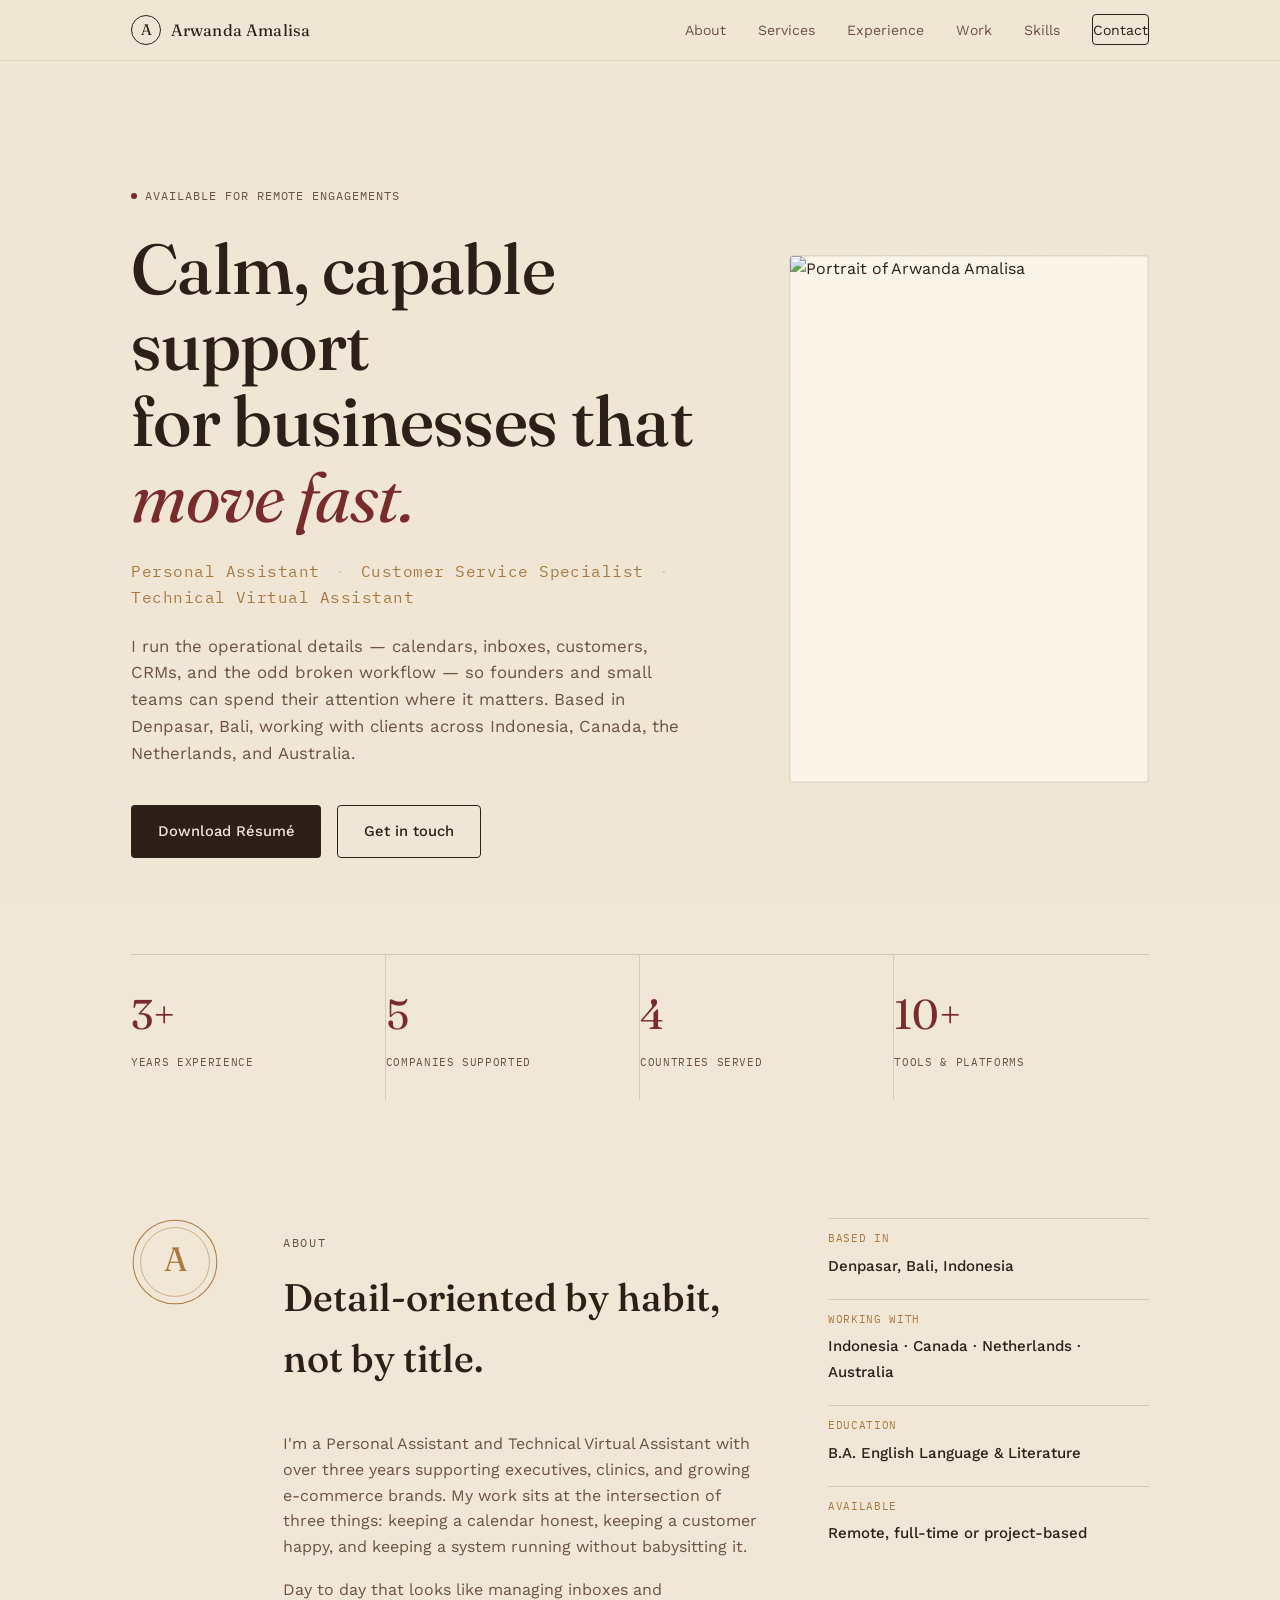
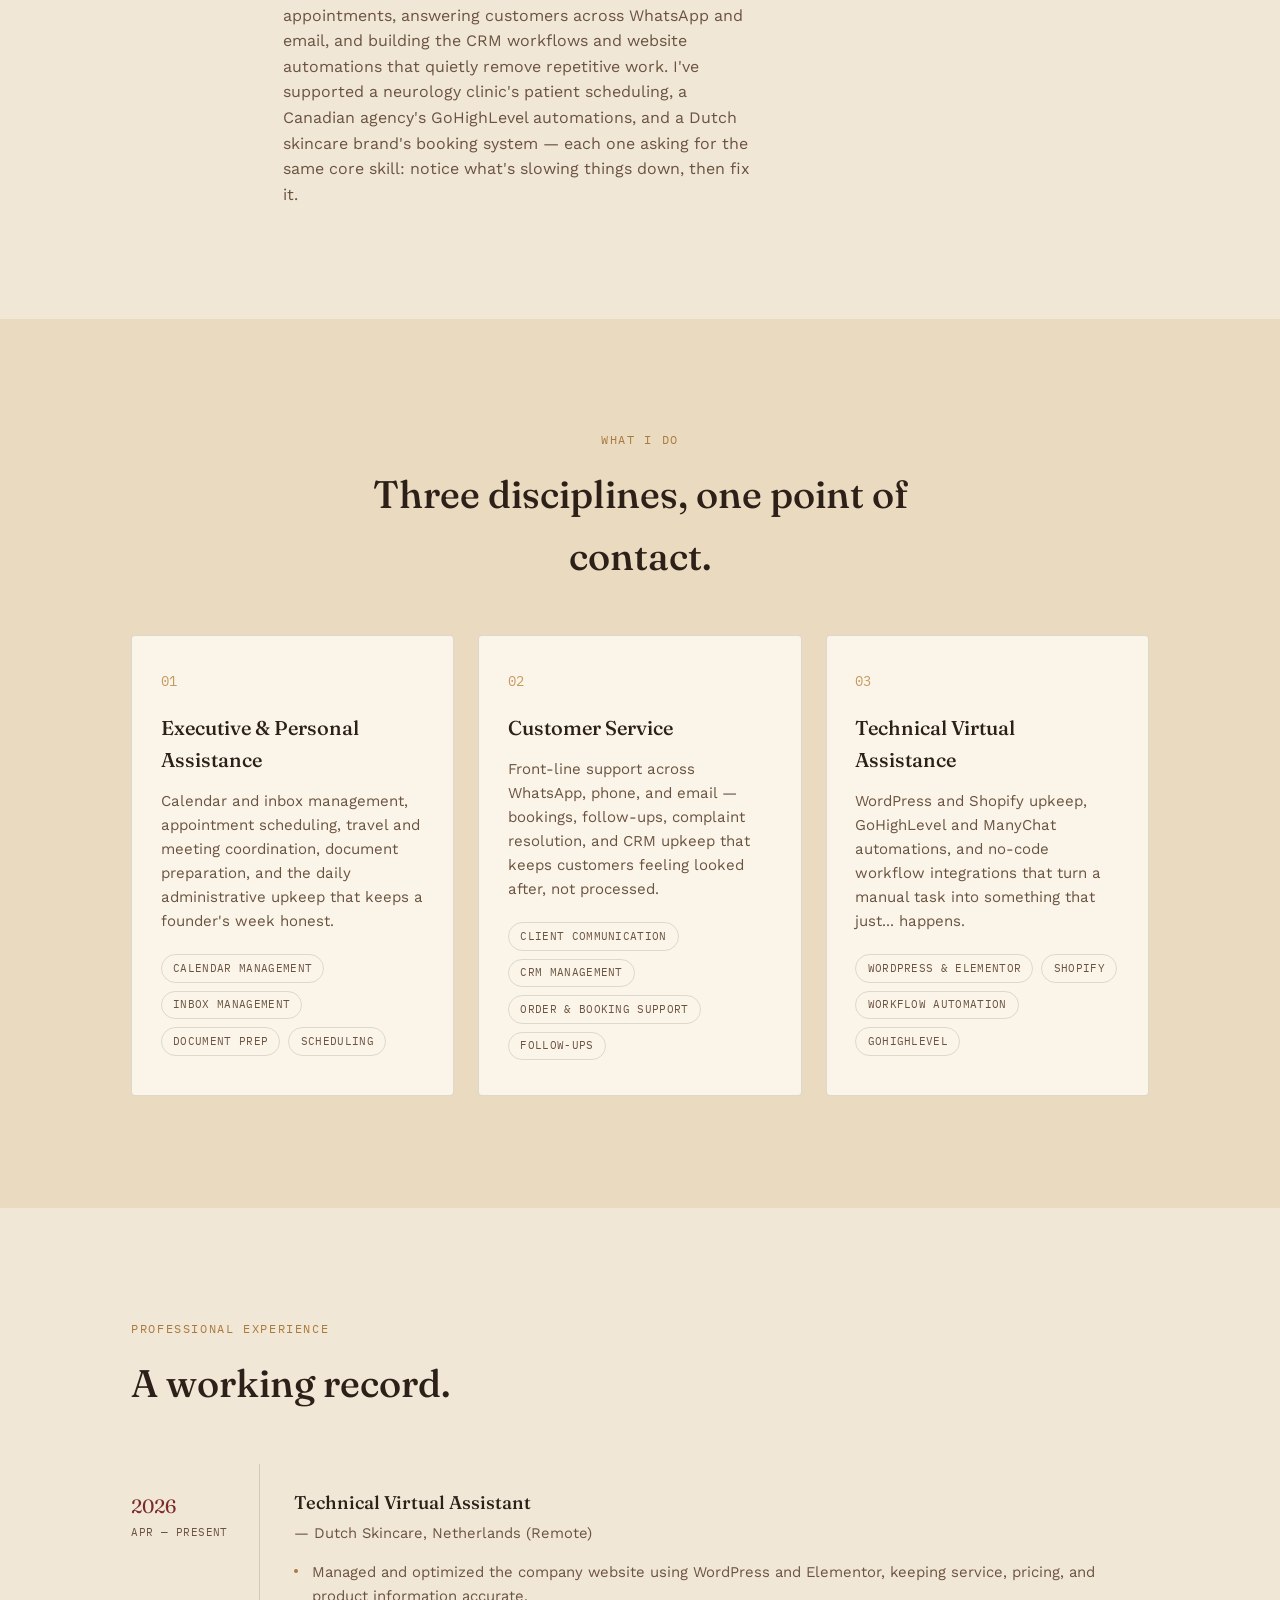
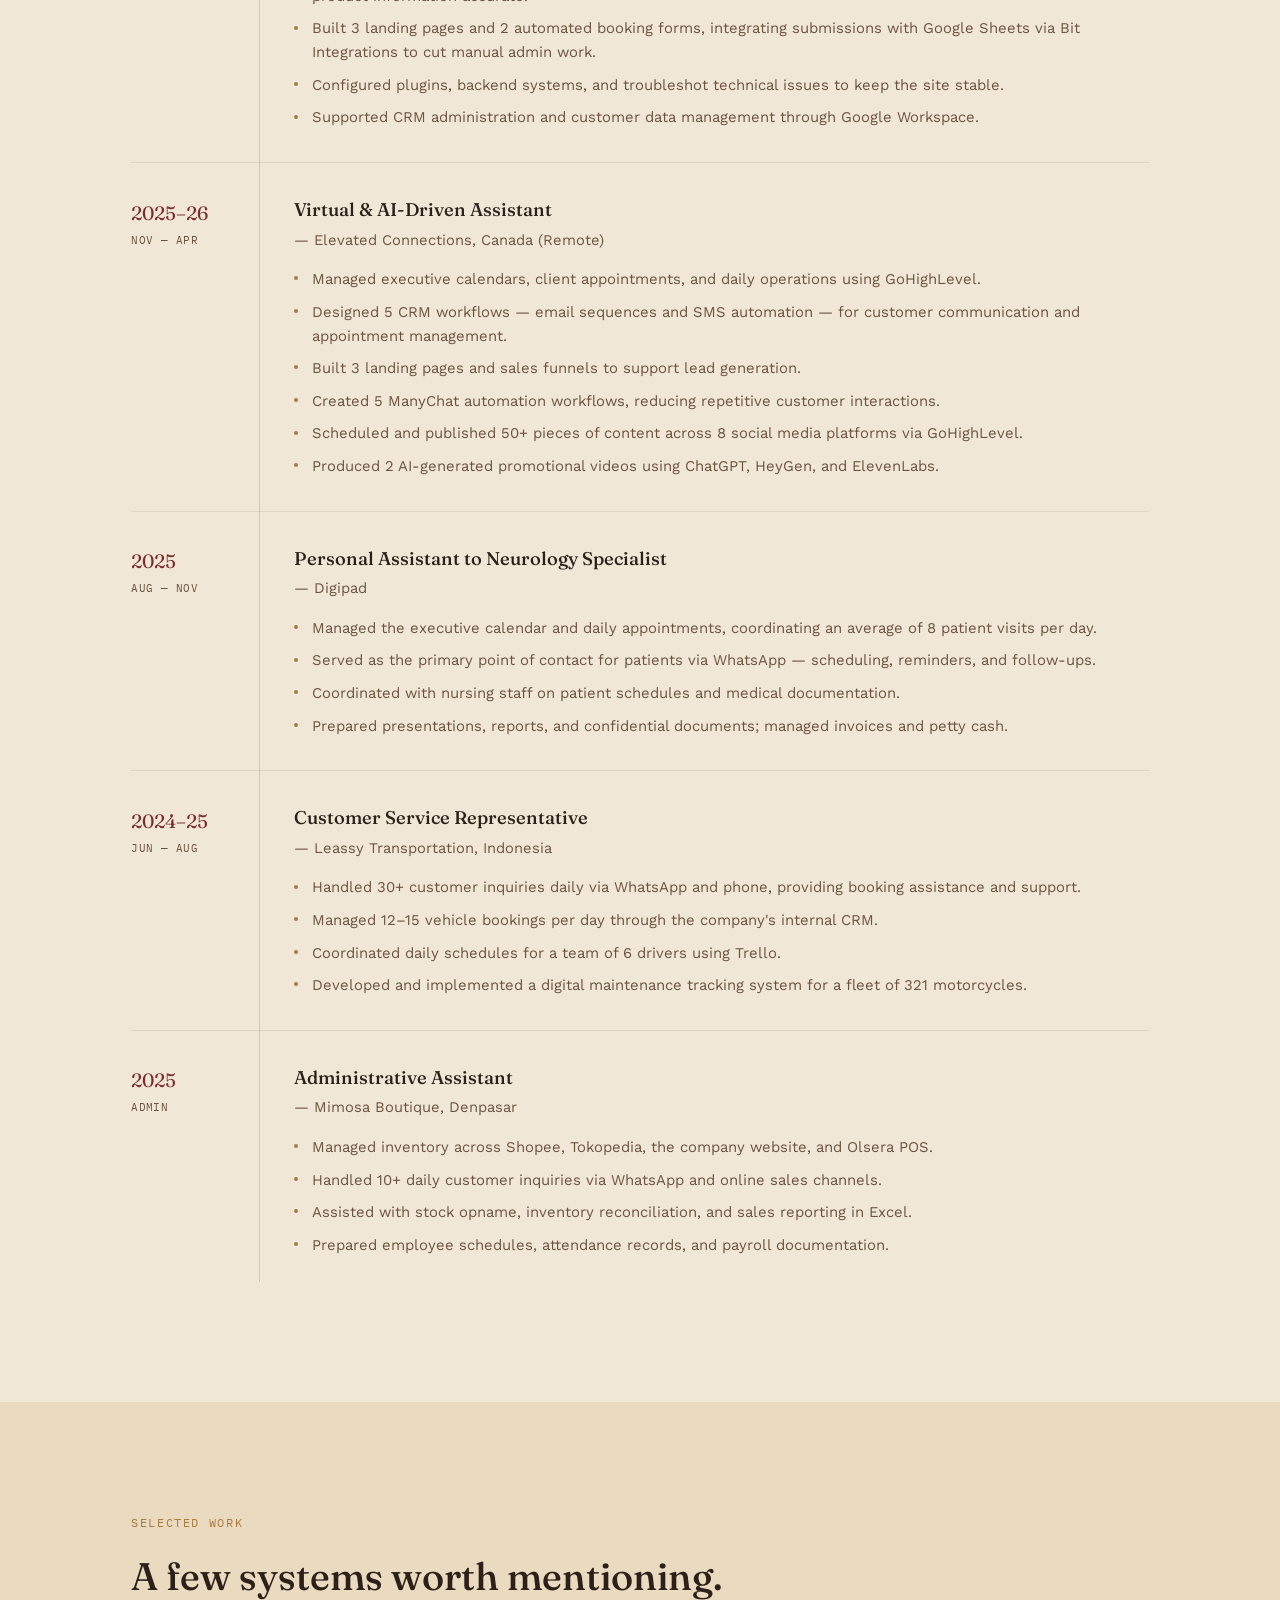
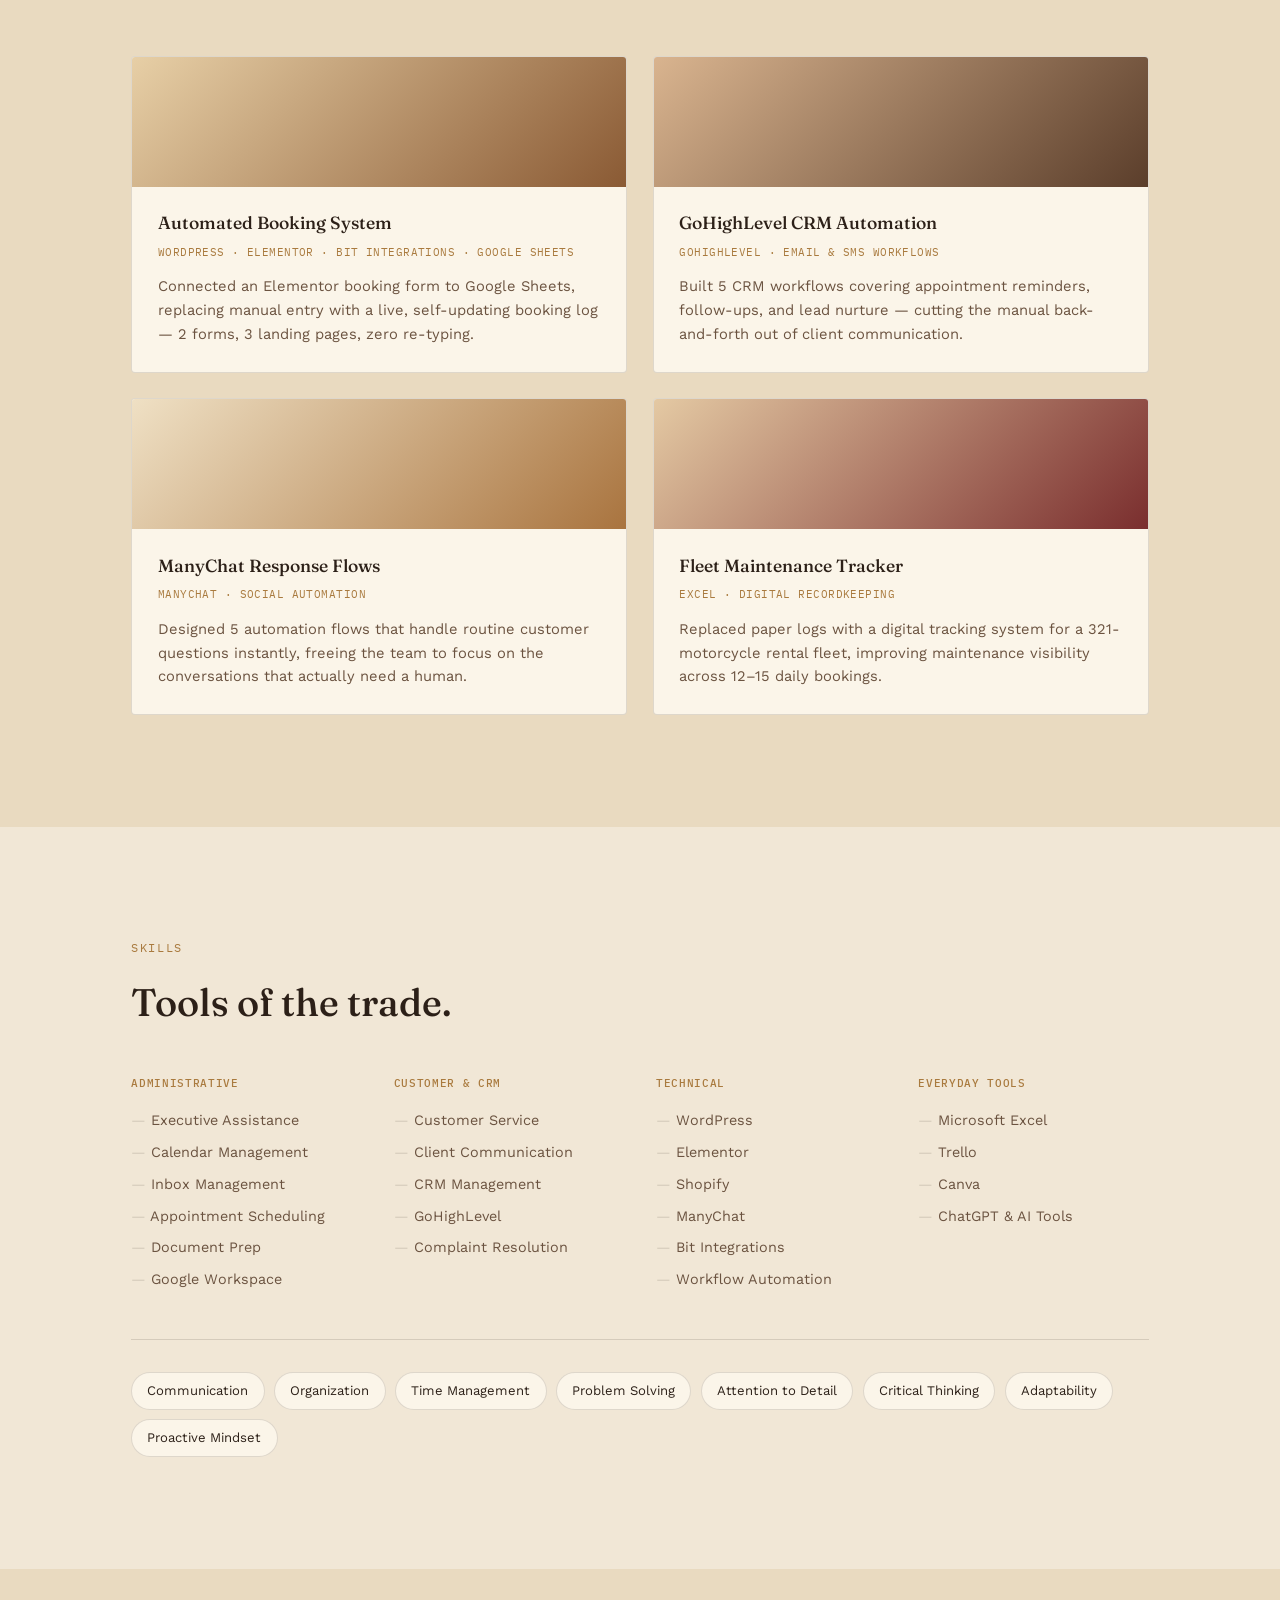
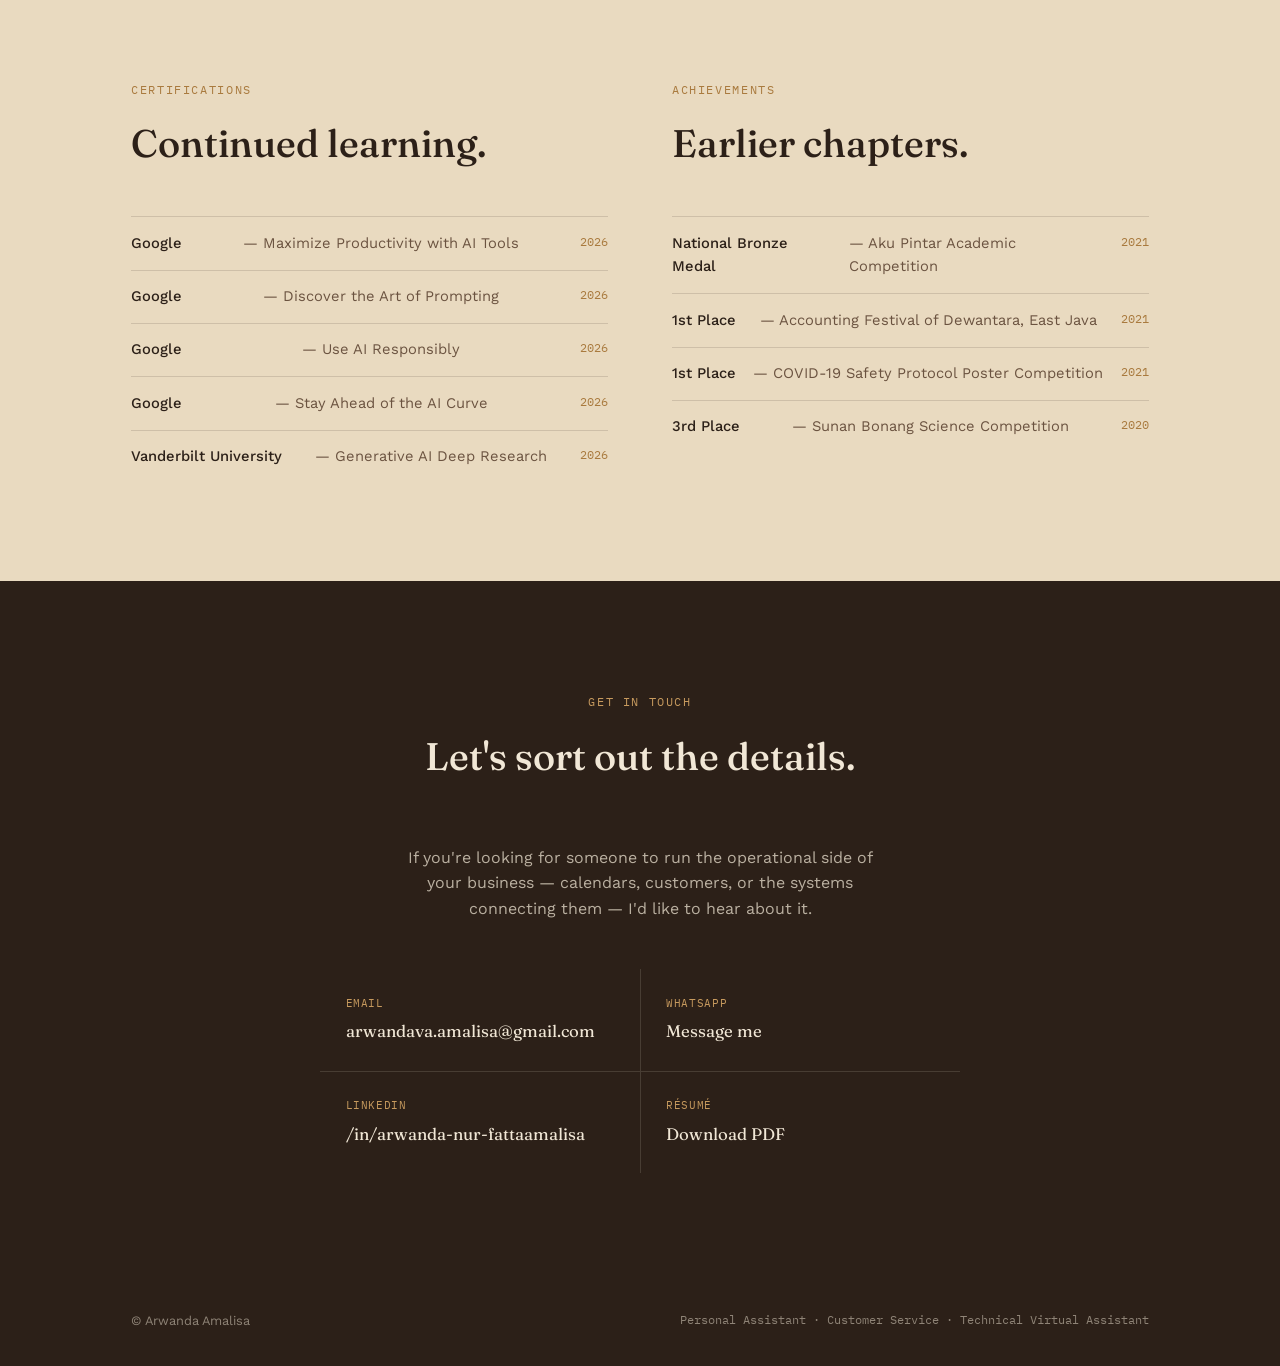
==== commit e5668012: "Add files via upload" ====
--- a/index.html
+++ b/index.html
@@ -3,187 +3,383 @@
 <head>
 <meta charset="UTF-8">
 <meta name="viewport" content="width=device-width, initial-scale=1.0">
-<title>Arwanda | Technical VA & Business Operations Support</title>
-<link href="https://fonts.googleapis.com/css2?family=Playfair+Display:wght@700;800&family=Poppins:wght@300;400;500;600&display=swap" rel="stylesheet">
-<style>
-:root{
---bg:#050505;
---red:#5D1B1B;
---orange:#FF7A1A;
---text:#ffffff;
---muted:#d0d0d0;
-}
-*{margin:0;padding:0;box-sizing:border-box}
-body{
-font-family:Poppins,sans-serif;
-background:linear-gradient(135deg,#050505,#120707,#5D1B1B);
-color:var(--text);
-}
-nav{
-position:sticky;top:0;
-backdrop-filter:blur(12px);
-background:rgba(0,0,0,.4);
-padding:18px 8%;
-display:flex;justify-content:space-between;
-z-index:100;
-}
-.logo{font-family:'Playfair Display';font-size:28px}
-.hero{
-min-height:90vh;
-display:flex;align-items:center;justify-content:center;
-text-align:center;padding:60px 20px;
-}
-.hero h1{
-font-family:'Playfair Display';
-font-size:clamp(42px,6vw,82px);
-line-height:1.1;
-}
-.hero p{max-width:800px;margin:20px auto;color:var(--muted)}
-.btn{
-display:inline-block;margin:10px;padding:14px 28px;
-border-radius:40px;text-decoration:none;color:white;
-background:linear-gradient(90deg,#B43A3A,var(--orange));
-}
-.section{padding:90px 8%}
-.section h2{
-font-family:'Playfair Display';
-font-size:48px;
-margin-bottom:30px;
-text-align:center;
-}
-.grid{
-display:grid;
-grid-template-columns:repeat(auto-fit,minmax(280px,1fr));
-gap:25px;
-}
-.card{
-background:rgba(255,255,255,.05);
-border:1px solid rgba(255,255,255,.08);
-border-radius:24px;
-padding:25px;
-transition:.3s;
-}
-.card:hover{
-transform:translateY(-8px);
-box-shadow:0 0 25px rgba(255,122,26,.25);
-}
-.card h3{
-font-family:'Playfair Display';
-margin-bottom:15px;
-}
-.card ul{padding-left:18px}
-.card li{margin-bottom:8px}
-.contact a{color:white;text-decoration:none}
-footer{
-padding:50px;text-align:center;
-border-top:1px solid rgba(255,255,255,.1);
-}
-.small{color:var(--muted)}
-</style>
+<title>Arwanda Amalisa — Personal Assistant · Customer Service · Technical VA</title>
+<meta name="description" content="Arwanda Amalisa — Personal Assistant, Customer Service Specialist, and Technical Virtual Assistant supporting international clients across Canada, the Netherlands, and Indonesia.">
+
+<meta property="og:title" content="Arwanda Amalisa — Personal Assistant · Customer Service · Technical VA">
+<meta property="og:description" content="Executive support, customer service, CRM management, and workflow automation for growing businesses.">
+<meta property="og:type" content="website">
+
+<link rel="preconnect" href="https://fonts.googleapis.com">
+<link rel="preconnect" href="https://fonts.gstatic.com" crossorigin>
+<link href="https://fonts.googleapis.com/css2?family=Fraunces:opsz,wght@9..144,300;9..144,400;9..144,500;9..144,600;9..144,700&family=Work+Sans:wght@300;400;500;600&family=IBM+Plex+Mono:wght@400;500&display=swap" rel="stylesheet">
+
+<link rel="stylesheet" href="style.css">
 </head>
 <body>
 
-<nav>
-<div class="logo">Arwanda</div>
-<div>Business Operations Support</div>
-</nav>
-
-<section class="hero">
-<div>
-<h1>Technical Virtual Assistant <br>& Business Operations Support</h1>
-<p>Supporting founders, executives, and growing businesses through operations management, CRM systems, e-commerce administration, community management, and AI-powered workflow support.</p>
-<a class="btn" href="https://www.upwork.com/freelancers/arwandanurfattaa">View Upwork</a>
-<a class="btn" href="#contact">Contact Me</a>
-</div>
-</section>
-
-<section class="section">
-<h2>Featured Portfolio</h2>
-<div class="grid">
-
-<div class="card">
-<h3>Executive & Personal Assistant Support</h3>
-<p class="small">Executive coordination, scheduling, communication support and operational administration.</p>
-<ul>
-<li>Calendar & appointment management</li>
-<li>Vendor coordination</li>
-<li>Meeting documentation</li>
-<li>Administrative operations</li>
-<li>Task tracking & follow-ups</li>
-</ul>
-</div>
-
-<div class="card">
-<h3>CRM & Community Operations Support</h3>
-<p class="small">Community management, onboarding systems and workflow automation.</p>
-<ul>
-<li>CRM database management</li>
-<li>Circle community support</li>
-<li>ManyChat automation</li>
-<li>Member onboarding</li>
-<li>Process optimization</li>
-</ul>
-</div>
-
-<div class="card">
-<h3>E-Commerce Operations & Shopify Membership Management</h3>
-<p class="small">Membership systems, subscriptions, Shopify administration and documentation.</p>
-<ul>
-<li>Shopify administration</li>
-<li>Subscription workflows</li>
-<li>CRM management</li>
-<li>SOP documentation</li>
-<li>Automation systems</li>
-</ul>
-</div>
-
-<div class="card">
-<h3>AI-Powered Virtual Assistant & Business Operations Support</h3>
-<p class="small">AI-assisted research, documentation, reporting and workflow optimization.</p>
-<ul>
-<li>AI research</li>
-<li>SOP creation</li>
-<li>Reporting systems</li>
-<li>Knowledge management</li>
-<li>Process improvement</li>
-</ul>
-</div>
-
-</div>
-</section>
-
-<section class="section">
-<h2>Tools & Platforms</h2>
-<div class="grid">
-<div class="card"><h3>Productivity</h3><p>Google Workspace, Microsoft Office, ClickUp, Trello, Notion</p></div>
-<div class="card"><h3>CRM & Automation</h3><p>ManyChat, Zapier, Make, Circle, Bit Integrations</p></div>
-<div class="card"><h3>E-Commerce</h3><p>Shopify, Stripe, WordPress, Elementor</p></div>
-<div class="card"><h3>AI Tools</h3><p>ChatGPT, Claude, Gemini</p></div>
-</div>
-</section>
-
-<section class="section">
-<h2>About Me</h2>
-<div class="card">
-<p>Hi, I'm Arwanda. I help founders, entrepreneurs, and growing businesses stay organized, improve operational efficiency, and manage the systems that keep their businesses running smoothly.</p><br>
-<p>My experience includes executive support, CRM management, Shopify operations, community administration, workflow documentation, and AI-assisted productivity solutions.</p>
-</div>
-</section>
-
-<section class="section" id="contact">
-<h2>Let's Work Together</h2>
-<div class="grid contact">
-<div class="card"><h3>Email</h3><a href="mailto:arwandava.amalisa@gmail.com">arwandava.amalisa@gmail.com</a></div>
-<div class="card"><h3>WhatsApp</h3><a href="https://wa.me/6285738645185">+62 857 3864 5185</a></div>
-<div class="card"><h3>Upwork</h3><a href="https://www.upwork.com/freelancers/arwandanurfattaa">View Profile</a></div>
-<div class="card"><h3>LinkedIn</h3><a href="https://www.linkedin.com/in/arwanda-nur-fattaamalisa">Connect</a></div>
-</div>
-</section>
-
-<footer>
-<h3>Arwanda Nur Fatta Amalisa</h3>
-<p>Executive Support • CRM Management • Shopify Operations • AI-Powered Workflows</p>
+<div class="grain"></div>
+
+<!-- ============ NAV ============ -->
+<header class="nav" id="nav">
+  <div class="nav-inner">
+    <a href="#top" class="nav-mark" aria-label="Arwanda Amalisa, home">
+      <span class="mark-ring">A</span>
+      <span class="nav-name">Arwanda&nbsp;Amalisa</span>
+    </a>
+    <nav class="nav-links" aria-label="Primary">
+      <a href="#about">About</a>
+      <a href="#services">Services</a>
+      <a href="#experience">Experience</a>
+      <a href="#work">Work</a>
+      <a href="#skills">Skills</a>
+      <a href="#contact" class="nav-cta">Contact</a>
+    </nav>
+    <button class="nav-toggle" id="navToggle" aria-label="Toggle menu" aria-expanded="false">
+      <span></span><span></span><span></span>
+    </button>
+  </div>
+</header>
+
+<!-- ============ HERO ============ -->
+<section class="hero" id="top">
+  <div class="hero-top">
+    <div class="hero-inner">
+      <p class="eyebrow"><span class="dot"></span> Available for remote engagements</p>
+      <h1 class="hero-title">
+        Calm, capable support<br>
+        for businesses that <span class="ital">move fast.</span>
+      </h1>
+      <p class="hero-role">
+        Personal Assistant <span class="sep">·</span> Customer Service Specialist <span class="sep">·</span> Technical Virtual Assistant
+      </p>
+      <p class="hero-lede">
+        I run the operational details — calendars, inboxes, customers, CRMs, and the odd broken workflow —
+        so founders and small teams can spend their attention where it matters. Based in Denpasar, Bali,
+        working with clients across Indonesia, Canada, the Netherlands, and Australia.
+      </p>
+      <div class="hero-actions">
+        <a href="assets/Arwanda_Nur_Fatta_Amalisa_Resume.pdf" class="btn btn-primary" download>Download Résumé</a>
+        <a href="#contact" class="btn btn-ghost">Get in touch</a>
+      </div>
+    </div>
+    <div class="hero-photo">
+      <img src="assets/profile.jpg" alt="Portrait of Arwanda Amalisa">
+    </div>
+  </div>
+  <div class="hero-stats">
+    <div class="stat"><span class="stat-num">3+</span><span class="stat-label">Years&nbsp;Experience</span></div>
+    <div class="stat"><span class="stat-num">5</span><span class="stat-label">Companies&nbsp;Supported</span></div>
+    <div class="stat"><span class="stat-num">4</span><span class="stat-label">Countries&nbsp;Served</span></div>
+    <div class="stat"><span class="stat-num">10+</span><span class="stat-label">Tools&nbsp;&amp;&nbsp;Platforms</span></div>
+  </div>
+</section>
+
+<!-- ============ ABOUT ============ -->
+<section class="section" id="about">
+  <div class="section-inner about-grid">
+    <div class="seal" aria-hidden="true">
+      <svg viewBox="0 0 120 120" width="88" height="88">
+        <circle cx="60" cy="60" r="57" fill="none" stroke="currentColor" stroke-width="1.4"/>
+        <circle cx="60" cy="60" r="47" fill="none" stroke="currentColor" stroke-width="0.7"/>
+        <text x="60" y="72" text-anchor="middle" font-family="Fraunces, serif" font-size="46" fill="currentColor">A</text>
+      </svg>
+    </div>
+    <div class="about-copy">
+      <p class="kicker">About</p>
+      <h2>Detail-oriented by habit, not by title.</h2>
+      <p>
+        I'm a Personal Assistant and Technical Virtual Assistant with over three years supporting
+        executives, clinics, and growing e-commerce brands. My work sits at the intersection of three
+        things: keeping a calendar honest, keeping a customer happy, and keeping a system running
+        without babysitting it.
+      </p>
+      <p>
+        Day to day that looks like managing inboxes and appointments, answering customers across
+        WhatsApp and email, and building the CRM workflows and website automations that quietly remove
+        repetitive work. I've supported a neurology clinic's patient scheduling, a Canadian agency's
+        GoHighLevel automations, and a Dutch skincare brand's booking system — each one asking for the
+        same core skill: notice what's slowing things down, then fix it.
+      </p>
+    </div>
+    <div class="about-facts">
+      <div class="fact"><span>Based in</span><strong>Denpasar, Bali, Indonesia</strong></div>
+      <div class="fact"><span>Working with</span><strong>Indonesia · Canada · Netherlands · Australia</strong></div>
+      <div class="fact"><span>Education</span><strong>B.A. English Language &amp; Literature</strong></div>
+      <div class="fact"><span>Available</span><strong>Remote, full-time or project-based</strong></div>
+    </div>
+  </div>
+</section>
+
+<!-- ============ SERVICES ============ -->
+<section class="section section-tint" id="services">
+  <div class="section-inner">
+    <p class="kicker center">What I Do</p>
+    <h2 class="center">Three disciplines, one point of contact.</h2>
+
+    <div class="services-grid">
+      <article class="service-card">
+        <span class="service-num">01</span>
+        <h3>Executive &amp; Personal Assistance</h3>
+        <p>Calendar and inbox management, appointment scheduling, travel and meeting coordination,
+        document preparation, and the daily administrative upkeep that keeps a founder's week honest.</p>
+        <ul class="tag-list">
+          <li>Calendar Management</li><li>Inbox Management</li><li>Document Prep</li><li>Scheduling</li>
+        </ul>
+      </article>
+
+      <article class="service-card">
+        <span class="service-num">02</span>
+        <h3>Customer Service</h3>
+        <p>Front-line support across WhatsApp, phone, and email — bookings, follow-ups, complaint
+        resolution, and CRM upkeep that keeps customers feeling looked after, not processed.</p>
+        <ul class="tag-list">
+          <li>Client Communication</li><li>CRM Management</li><li>Order &amp; Booking Support</li><li>Follow-ups</li>
+        </ul>
+      </article>
+
+      <article class="service-card">
+        <span class="service-num">03</span>
+        <h3>Technical Virtual Assistance</h3>
+        <p>WordPress and Shopify upkeep, GoHighLevel and ManyChat automations, and no-code workflow
+        integrations that turn a manual task into something that just... happens.</p>
+        <ul class="tag-list">
+          <li>WordPress &amp; Elementor</li><li>Shopify</li><li>Workflow Automation</li><li>GoHighLevel</li>
+        </ul>
+      </article>
+    </div>
+  </div>
+</section>
+
+<!-- ============ EXPERIENCE ============ -->
+<section class="section" id="experience">
+  <div class="section-inner">
+    <p class="kicker">Professional Experience</p>
+    <h2>A working record.</h2>
+
+    <div class="timeline">
+
+      <div class="tl-item">
+        <div class="tl-date"><span>2026</span><small>Apr — Present</small></div>
+        <div class="tl-content">
+          <h3>Technical Virtual Assistant <span class="tl-co">— Dutch Skincare, Netherlands (Remote)</span></h3>
+          <ul>
+            <li>Managed and optimized the company website using WordPress and Elementor, keeping service, pricing, and product information accurate.</li>
+            <li>Built 3 landing pages and 2 automated booking forms, integrating submissions with Google Sheets via Bit Integrations to cut manual admin work.</li>
+            <li>Configured plugins, backend systems, and troubleshot technical issues to keep the site stable.</li>
+            <li>Supported CRM administration and customer data management through Google Workspace.</li>
+          </ul>
+        </div>
+      </div>
+
+      <div class="tl-item">
+        <div class="tl-date"><span>2025–26</span><small>Nov — Apr</small></div>
+        <div class="tl-content">
+          <h3>Virtual &amp; AI-Driven Assistant <span class="tl-co">— Elevated Connections, Canada (Remote)</span></h3>
+          <ul>
+            <li>Managed executive calendars, client appointments, and daily operations using GoHighLevel.</li>
+            <li>Designed 5 CRM workflows — email sequences and SMS automation — for customer communication and appointment management.</li>
+            <li>Built 3 landing pages and sales funnels to support lead generation.</li>
+            <li>Created 5 ManyChat automation workflows, reducing repetitive customer interactions.</li>
+            <li>Scheduled and published 50+ pieces of content across 8 social media platforms via GoHighLevel.</li>
+            <li>Produced 2 AI-generated promotional videos using ChatGPT, HeyGen, and ElevenLabs.</li>
+          </ul>
+        </div>
+      </div>
+
+      <div class="tl-item">
+        <div class="tl-date"><span>2025</span><small>Aug — Nov</small></div>
+        <div class="tl-content">
+          <h3>Personal Assistant to Neurology Specialist <span class="tl-co">— Digipad</span></h3>
+          <ul>
+            <li>Managed the executive calendar and daily appointments, coordinating an average of 8 patient visits per day.</li>
+            <li>Served as the primary point of contact for patients via WhatsApp — scheduling, reminders, and follow-ups.</li>
+            <li>Coordinated with nursing staff on patient schedules and medical documentation.</li>
+            <li>Prepared presentations, reports, and confidential documents; managed invoices and petty cash.</li>
+          </ul>
+        </div>
+      </div>
+
+      <div class="tl-item">
+        <div class="tl-date"><span>2024–25</span><small>Jun — Aug</small></div>
+        <div class="tl-content">
+          <h3>Customer Service Representative <span class="tl-co">— Leassy Transportation, Indonesia</span></h3>
+          <ul>
+            <li>Handled 30+ customer inquiries daily via WhatsApp and phone, providing booking assistance and support.</li>
+            <li>Managed 12–15 vehicle bookings per day through the company's internal CRM.</li>
+            <li>Coordinated daily schedules for a team of 6 drivers using Trello.</li>
+            <li>Developed and implemented a digital maintenance tracking system for a fleet of 321 motorcycles.</li>
+          </ul>
+        </div>
+      </div>
+
+      <div class="tl-item">
+        <div class="tl-date"><span>2025</span><small>Admin</small></div>
+        <div class="tl-content">
+          <h3>Administrative Assistant <span class="tl-co">— Mimosa Boutique, Denpasar</span></h3>
+          <ul>
+            <li>Managed inventory across Shopee, Tokopedia, the company website, and Olsera POS.</li>
+            <li>Handled 10+ daily customer inquiries via WhatsApp and online sales channels.</li>
+            <li>Assisted with stock opname, inventory reconciliation, and sales reporting in Excel.</li>
+            <li>Prepared employee schedules, attendance records, and payroll documentation.</li>
+          </ul>
+        </div>
+      </div>
+
+    </div>
+  </div>
+</section>
+
+<!-- ============ SELECTED WORK ============ -->
+<section class="section section-tint" id="work">
+  <div class="section-inner">
+    <p class="kicker">Selected Work</p>
+    <h2>A few systems worth mentioning.</h2>
+
+    <div class="work-grid">
+      <article class="work-card">
+        <div class="work-thumb" style="--from:#e7cfa6; --to:#8a5a34;"></div>
+        <h3>Automated Booking System</h3>
+        <p class="work-tools">WordPress · Elementor · Bit Integrations · Google Sheets</p>
+        <p>Connected an Elementor booking form to Google Sheets, replacing manual entry with a live,
+        self-updating booking log — 2 forms, 3 landing pages, zero re-typing.</p>
+      </article>
+
+      <article class="work-card">
+        <div class="work-thumb" style="--from:#d9b48f; --to:#5b3e2b;"></div>
+        <h3>GoHighLevel CRM Automation</h3>
+        <p class="work-tools">GoHighLevel · Email &amp; SMS Workflows</p>
+        <p>Built 5 CRM workflows covering appointment reminders, follow-ups, and lead nurture — cutting
+        the manual back-and-forth out of client communication.</p>
+      </article>
+
+      <article class="work-card">
+        <div class="work-thumb" style="--from:#efe0c4; --to:#a9743f;"></div>
+        <h3>ManyChat Response Flows</h3>
+        <p class="work-tools">ManyChat · Social Automation</p>
+        <p>Designed 5 automation flows that handle routine customer questions instantly, freeing the
+        team to focus on the conversations that actually need a human.</p>
+      </article>
+
+      <article class="work-card">
+        <div class="work-thumb" style="--from:#e4c9a3; --to:#7a2e2e;"></div>
+        <h3>Fleet Maintenance Tracker</h3>
+        <p class="work-tools">Excel · Digital Recordkeeping</p>
+        <p>Replaced paper logs with a digital tracking system for a 321-motorcycle rental fleet,
+        improving maintenance visibility across 12–15 daily bookings.</p>
+      </article>
+    </div>
+  </div>
+</section>
+
+<!-- ============ SKILLS ============ -->
+<section class="section" id="skills">
+  <div class="section-inner">
+    <p class="kicker">Skills</p>
+    <h2>Tools of the trade.</h2>
+
+    <div class="skills-cols">
+      <div class="skill-col">
+        <h4>Administrative</h4>
+        <div class="pills">
+          <span>Executive Assistance</span><span>Calendar Management</span><span>Inbox Management</span>
+          <span>Appointment Scheduling</span><span>Document Prep</span><span>Google Workspace</span>
+        </div>
+      </div>
+      <div class="skill-col">
+        <h4>Customer &amp; CRM</h4>
+        <div class="pills">
+          <span>Customer Service</span><span>Client Communication</span><span>CRM Management</span>
+          <span>GoHighLevel</span><span>Complaint Resolution</span>
+        </div>
+      </div>
+      <div class="skill-col">
+        <h4>Technical</h4>
+        <div class="pills">
+          <span>WordPress</span><span>Elementor</span><span>Shopify</span><span>ManyChat</span>
+          <span>Bit Integrations</span><span>Workflow Automation</span>
+        </div>
+      </div>
+      <div class="skill-col">
+        <h4>Everyday Tools</h4>
+        <div class="pills">
+          <span>Microsoft Excel</span><span>Trello</span><span>Canva</span><span>ChatGPT &amp; AI Tools</span>
+        </div>
+      </div>
+    </div>
+
+    <div class="soft-skills">
+      <span>Communication</span><span>Organization</span><span>Time Management</span>
+      <span>Problem Solving</span><span>Attention to Detail</span><span>Critical Thinking</span>
+      <span>Adaptability</span><span>Proactive Mindset</span>
+    </div>
+  </div>
+</section>
+
+<!-- ============ CERTIFICATIONS & ACHIEVEMENTS ============ -->
+<section class="section section-tint" id="credentials">
+  <div class="section-inner credentials-grid">
+    <div>
+      <p class="kicker">Certifications</p>
+      <h2>Continued learning.</h2>
+      <ul class="cred-list">
+        <li><strong>Google</strong> — Maximize Productivity with AI Tools <span>2026</span></li>
+        <li><strong>Google</strong> — Discover the Art of Prompting <span>2026</span></li>
+        <li><strong>Google</strong> — Use AI Responsibly <span>2026</span></li>
+        <li><strong>Google</strong> — Stay Ahead of the AI Curve <span>2026</span></li>
+        <li><strong>Vanderbilt University</strong> — Generative AI Deep Research <span>2026</span></li>
+      </ul>
+    </div>
+    <div>
+      <p class="kicker">Achievements</p>
+      <h2>Earlier chapters.</h2>
+      <ul class="cred-list">
+        <li><strong>National Bronze Medal</strong> — Aku Pintar Academic Competition <span>2021</span></li>
+        <li><strong>1st Place</strong> — Accounting Festival of Dewantara, East Java <span>2021</span></li>
+        <li><strong>1st Place</strong> — COVID-19 Safety Protocol Poster Competition <span>2021</span></li>
+        <li><strong>3rd Place</strong> — Sunan Bonang Science Competition <span>2020</span></li>
+      </ul>
+    </div>
+  </div>
+</section>
+
+<!-- ============ CONTACT ============ -->
+<section class="section contact" id="contact">
+  <div class="section-inner contact-inner">
+    <p class="kicker">Get in Touch</p>
+    <h2>Let's sort out the details.</h2>
+    <p class="contact-lede">
+      If you're looking for someone to run the operational side of your business — calendars, customers,
+      or the systems connecting them — I'd like to hear about it.
+    </p>
+    <div class="contact-links">
+      <a href="mailto:arwandava.amalisa@gmail.com" class="contact-link">
+        <span class="contact-label">Email</span>
+        <span class="contact-value">arwandava.amalisa@gmail.com</span>
+      </a>
+      <a href="https://wa.me/6285738645185" class="contact-link" target="_blank" rel="noopener">
+        <span class="contact-label">WhatsApp</span>
+        <span class="contact-value">Message me</span>
+      </a>
+      <a href="https://www.linkedin.com/in/arwanda-nur-fattaamalisa/" class="contact-link" target="_blank" rel="noopener">
+        <span class="contact-label">LinkedIn</span>
+        <span class="contact-value">/in/arwanda-nur-fattaamalisa</span>
+      </a>
+      <a href="assets/Arwanda_Nur_Fatta_Amalisa_Resume.pdf" class="contact-link" download>
+        <span class="contact-label">Résumé</span>
+        <span class="contact-value">Download PDF</span>
+      </a>
+    </div>
+  </div>
+</section>
+
+<footer class="footer">
+  <div class="section-inner footer-inner">
+    <span>© <span id="year"></span> Arwanda Amalisa</span>
+    <span class="footer-tag">Personal Assistant · Customer Service · Technical Virtual Assistant</span>
+  </div>
 </footer>
 
+<script src="script.js"></script>
 </body>
 </html>
--- a/style.css
+++ b/style.css
@@ -0,0 +1,419 @@
+/* ==========================================================================
+   TOKENS
+   ========================================================================== */
+:root{
+  --paper:      #F1E7D6;   /* warm ivory ground */
+  --paper-tint: #E9DAC0;   /* slightly deeper tint for alt sections */
+  --card:       #FBF5E9;   /* lifted card surface */
+  --espresso:   #2C2018;   /* primary text, near-black brown */
+  --walnut:     #6B5340;   /* secondary text */
+  --walnut-40:  rgba(107,83,64,0.4);
+  --gold:       #A97A3E;   /* antique gold accent */
+  --gold-soft:  #C79A5E;
+  --wine:       #7A2B2B;   /* deep burgundy accent, used sparingly */
+  --line:       rgba(44,32,24,0.14);
+  --line-soft:  rgba(44,32,24,0.08);
+
+  --display: "Fraunces", serif;
+  --body: "Work Sans", sans-serif;
+  --mono: "IBM Plex Mono", monospace;
+
+  --maxw: 1120px;
+  --pad: clamp(1.5rem, 4vw, 3.5rem);
+  --radius: 4px;
+}
+
+*{ box-sizing: border-box; }
+html{ scroll-behavior: smooth; }
+
+@media (prefers-reduced-motion: reduce){
+  html{ scroll-behavior: auto; }
+  *{ animation-duration: 0.001ms !important; animation-iteration-count: 1 !important; transition-duration: 0.001ms !important; }
+}
+
+body{
+  margin:0;
+  background: var(--paper);
+  color: var(--espresso);
+  font-family: var(--body);
+  font-weight: 400;
+  line-height: 1.6;
+  -webkit-font-smoothing: antialiased;
+}
+
+::selection{ background: var(--gold); color: var(--card); }
+
+a{ color: inherit; text-decoration: none; }
+
+:focus-visible{
+  outline: 2px solid var(--wine);
+  outline-offset: 3px;
+}
+
+img{ max-width: 100%; display:block; }
+ul{ margin:0; padding:0; list-style:none; }
+h1,h2,h3,h4{ margin:0; font-family: var(--display); font-weight: 500; color: var(--espresso); }
+p{ margin:0; }
+
+/* subtle paper grain overlay */
+.grain{
+  position: fixed; inset:0; pointer-events:none; z-index: 500;
+  opacity: 0.035; mix-blend-mode: multiply;
+  background-image: url("data:image/svg+xml,%3Csvg xmlns='http://www.w3.org/2000/svg' width='120' height='120'%3E%3Cfilter id='n'%3E%3CfeTurbulence type='fractalNoise' baseFrequency='0.9' numOctaves='2' stitchTiles='stitch'/%3E%3C/filter%3E%3Crect width='100%25' height='100%25' filter='url(%23n)'/%3E%3C/svg%3E");
+}
+
+.section-inner{
+  max-width: var(--maxw);
+  margin: 0 auto;
+  padding-left: var(--pad);
+  padding-right: var(--pad);
+}
+
+.kicker{
+  font-family: var(--mono);
+  font-size: 0.72rem;
+  letter-spacing: 0.14em;
+  text-transform: uppercase;
+  color: var(--gold);
+  margin: 0 0 0.9rem;
+}
+.kicker.center{ text-align:center; }
+h2.center{ text-align:center; }
+
+/* ==========================================================================
+   NAV
+   ========================================================================== */
+.nav{
+  position: sticky; top:0; z-index: 100;
+  background: rgba(241,231,214,0.86);
+  backdrop-filter: blur(10px);
+  border-bottom: 1px solid var(--line-soft);
+}
+.nav-inner{
+  max-width: var(--maxw); margin:0 auto; padding: 0.9rem var(--pad);
+  display:flex; align-items:center; justify-content:space-between;
+}
+.nav-mark{ display:flex; align-items:center; gap:0.6rem; }
+.mark-ring{
+  width: 30px; height:30px; border-radius:50%;
+  border:1px solid var(--espresso);
+  display:flex; align-items:center; justify-content:center;
+  font-family: var(--display); font-size: 0.95rem;
+}
+.nav-name{ font-family: var(--display); font-size: 1.02rem; letter-spacing: 0.01em; }
+
+.nav-links{ display:flex; align-items:center; gap: 2rem; font-size: 0.88rem; }
+.nav-links a{ position:relative; padding: 0.2rem 0; color: var(--walnut); transition: color 0.2s; }
+.nav-links a:hover{ color: var(--espresso); }
+.nav-links a::after{
+  content:""; position:absolute; left:0; right:0; bottom:-3px; height:1px;
+  background: var(--gold); transform: scaleX(0); transform-origin:left; transition: transform .25s ease;
+}
+.nav-links a:hover::after{ transform: scaleX(1); }
+.nav-cta{
+  border: 1px solid var(--espresso); padding: 0.5rem 1rem; border-radius: var(--radius);
+  color: var(--espresso) !important;
+}
+.nav-cta::after{ display:none; }
+.nav-cta:hover{ background: var(--espresso); color: var(--paper) !important; }
+
+.nav-toggle{ display:none; background:none; border:none; cursor:pointer; padding: 0.4rem; }
+.nav-toggle span{ display:block; width:22px; height:1px; background: var(--espresso); margin:5px 0; transition: 0.2s; }
+
+/* ==========================================================================
+   HERO
+   ========================================================================== */
+.hero{
+  padding: clamp(4rem, 10vw, 7.5rem) var(--pad) 0;
+  max-width: var(--maxw); margin: 0 auto;
+}
+.hero-top{
+  display:grid;
+  grid-template-columns: 1.5fr 1fr;
+  gap: clamp(2rem, 5vw, 4rem);
+  align-items: center;
+}
+.hero-inner{ max-width: 620px; }
+
+.hero-photo{
+  position: relative;
+  aspect-ratio: 3 / 4.4;
+  border-radius: var(--radius);
+  overflow: hidden;
+  border: 1px solid var(--line);
+  background: var(--card);
+  justify-self: end;
+  width: 100%;
+  max-width: 360px;
+}
+.hero-photo::after{
+  content:"";
+  position:absolute; inset:0;
+  box-shadow: inset 0 0 0 1px rgba(44,32,24,0.06);
+  pointer-events: none;
+}
+.hero-photo img{
+  width:100%; height:100%; object-fit: cover;
+  object-position: top center;
+  filter: sepia(8%) saturate(92%);
+}
+.eyebrow{
+  display:inline-flex; align-items:center; gap:0.5rem;
+  font-family: var(--mono); font-size: 0.75rem; letter-spacing:0.08em; text-transform:uppercase;
+  color: var(--walnut); margin-bottom: 1.6rem;
+}
+.dot{ width:6px; height:6px; border-radius:50%; background: var(--wine); display:inline-block; }
+
+.hero-title{
+  font-size: clamp(2.4rem, 5.6vw, 4.4rem);
+  line-height: 1.08;
+  letter-spacing: -0.01em;
+  font-weight: 500;
+}
+.hero-title .ital{ font-style: italic; color: var(--wine); font-weight: 400; }
+
+.hero-role{
+  font-family: var(--mono);
+  font-size: clamp(0.85rem, 1.4vw, 1rem);
+  color: var(--gold);
+  margin-top: 1.5rem;
+  letter-spacing: 0.03em;
+}
+.hero-role .sep{ color: var(--line); margin: 0 0.3em; }
+
+.hero-lede{
+  margin-top: 1.4rem;
+  max-width: 560px;
+  color: var(--walnut);
+  font-size: 1.05rem;
+}
+
+.hero-actions{ display:flex; gap: 1rem; margin-top: 2.4rem; flex-wrap: wrap; }
+.btn{
+  display:inline-flex; align-items:center; justify-content:center;
+  padding: 0.85rem 1.6rem; font-size: 0.92rem; border-radius: var(--radius);
+  transition: all 0.22s ease; font-family: var(--body); font-weight: 500;
+  border: 1px solid transparent; cursor:pointer;
+}
+.btn-primary{ background: var(--espresso); color: var(--paper); }
+.btn-primary:hover{ background: var(--wine); }
+.btn-ghost{ border-color: var(--espresso); color: var(--espresso); }
+.btn-ghost:hover{ background: var(--espresso); color: var(--paper); }
+
+.hero-stats{
+  margin-top: clamp(3.5rem, 8vw, 6rem);
+  border-top: 1px solid var(--line);
+  display:grid; grid-template-columns: repeat(4, 1fr);
+}
+.stat{
+  padding: 1.6rem var(--pad) 1.8rem 0;
+  border-right: 1px solid var(--line);
+}
+.stat:last-child{ border-right:none; }
+.stat-num{
+  display:block; font-family: var(--display); font-size: clamp(1.8rem, 3.4vw, 2.6rem);
+  color: var(--wine);
+}
+.stat-label{
+  display:block; font-family: var(--mono); font-size: 0.68rem; letter-spacing: 0.06em;
+  text-transform: uppercase; color: var(--walnut); margin-top: 0.4rem;
+}
+
+/* ==========================================================================
+   SECTION GENERIC
+   ========================================================================== */
+.section{ padding: clamp(4rem, 9vw, 7rem) 0; }
+.section-tint{ background: var(--paper-tint); }
+.section h2{
+  font-size: clamp(1.7rem, 3.4vw, 2.4rem);
+  max-width: 640px;
+  margin-bottom: 2.6rem;
+}
+.section > .section-inner > h2.center{ margin-left:auto; margin-right:auto; }
+
+/* ==========================================================================
+   ABOUT
+   ========================================================================== */
+.about-grid{
+  display:grid;
+  grid-template-columns: auto 1.5fr 1fr;
+  gap: clamp(2rem, 5vw, 4rem);
+  align-items: start;
+}
+.seal{ color: var(--gold); padding-top: 0.4rem; }
+.about-copy p{ color: var(--walnut); margin-top: 1.1rem; max-width: 52ch; }
+.about-copy p:first-of-type{ margin-top: 1.4rem; }
+.about-facts{ display:flex; flex-direction:column; gap: 1.3rem; padding-top: 0.4rem; }
+.fact{ border-top: 1px solid var(--line); padding-top: 0.7rem; }
+.fact span{ display:block; font-family: var(--mono); font-size: 0.68rem; text-transform: uppercase; letter-spacing: 0.06em; color: var(--gold); margin-bottom: 0.3rem; }
+.fact strong{ font-weight: 500; font-size: 0.94rem; }
+
+/* ==========================================================================
+   SERVICES
+   ========================================================================== */
+.services-grid{
+  display:grid; grid-template-columns: repeat(3, 1fr); gap: 1.5rem; margin-top: 3rem;
+}
+.service-card{
+  background: var(--card); border: 1px solid var(--line); border-radius: var(--radius);
+  padding: 2.2rem 1.8rem; transition: transform 0.25s ease, box-shadow 0.25s ease;
+}
+.service-card:hover{ transform: translateY(-4px); box-shadow: 0 14px 30px rgba(44,32,24,0.08); }
+.service-num{
+  font-family: var(--mono); color: var(--gold-soft); font-size: 0.85rem; display:block; margin-bottom: 1.2rem;
+}
+.service-card h3{ font-size: 1.25rem; margin-bottom: 0.8rem; }
+.service-card p{ color: var(--walnut); font-size: 0.94rem; margin-bottom: 1.3rem; }
+.tag-list{ display:flex; flex-wrap:wrap; gap: 0.5rem; }
+.tag-list li{
+  font-family: var(--mono); font-size: 0.66rem; letter-spacing: 0.03em; text-transform: uppercase;
+  color: var(--walnut); border: 1px solid var(--line); border-radius: 20px; padding: 0.3rem 0.7rem;
+}
+
+/* ==========================================================================
+   TIMELINE
+   ========================================================================== */
+.timeline{ position: relative; margin-top: 1rem; }
+.timeline::before{
+  content:""; position:absolute; left: 128px; top: 8px; bottom: 8px; width:1px; background: var(--line);
+}
+.tl-item{
+  display:grid; grid-template-columns: 128px 1fr; gap: 2.2rem;
+  padding: 2rem 0; border-top: 1px solid var(--line-soft);
+  position: relative;
+}
+.tl-item:first-child{ border-top: none; }
+.tl-date{ padding-top: 0.15rem; }
+.tl-date span{ display:block; font-family: var(--display); font-size: 1.2rem; color: var(--wine); }
+.tl-date small{ display:block; font-family: var(--mono); font-size: 0.68rem; color: var(--walnut); margin-top: 0.2rem; text-transform: uppercase; letter-spacing: 0.04em; }
+.tl-content h3{ font-size: 1.15rem; font-weight: 500; margin-bottom: 1rem; }
+.tl-co{ font-family: var(--body); font-weight: 400; font-size: 0.92rem; color: var(--walnut); display:block; margin-top: 0.25rem; }
+.tl-content ul{ display:flex; flex-direction:column; gap: 0.55rem; }
+.tl-content li{
+  position: relative; padding-left: 1.1rem; color: var(--walnut); font-size: 0.93rem;
+}
+.tl-content li::before{
+  content:""; position:absolute; left:0; top: 0.55em; width:4px; height:4px; background: var(--gold); border-radius:50%;
+}
+
+/* ==========================================================================
+   WORK
+   ========================================================================== */
+.work-grid{ display:grid; grid-template-columns: repeat(2, 1fr); gap: 1.6rem; margin-top: 3rem; }
+.work-card{
+  background: var(--card); border:1px solid var(--line); border-radius: var(--radius); overflow:hidden;
+  transition: transform 0.25s ease, box-shadow 0.25s ease;
+}
+.work-card:hover{ transform: translateY(-4px); box-shadow: 0 14px 30px rgba(44,32,24,0.08); }
+.work-thumb{
+  height: 130px;
+  background: linear-gradient(135deg, var(--from), var(--to));
+}
+.work-card h3{ font-size: 1.1rem; margin: 1.4rem 1.6rem 0.4rem; }
+.work-tools{ font-family: var(--mono); font-size: 0.68rem; text-transform:uppercase; letter-spacing:0.04em; color: var(--gold); margin: 0 1.6rem 0.9rem; }
+.work-card > p:last-child{ color: var(--walnut); font-size: 0.92rem; margin: 0 1.6rem 1.6rem; }
+
+/* ==========================================================================
+   SKILLS
+   ========================================================================== */
+.skills-cols{ display:grid; grid-template-columns: repeat(4, 1fr); gap: 2rem; margin-top: 2.5rem; }
+.skill-col h4{
+  font-family: var(--mono); font-size: 0.7rem; text-transform: uppercase; letter-spacing: 0.06em;
+  color: var(--gold); font-weight: 500; margin-bottom: 1rem;
+}
+.pills{ display:flex; flex-direction:column; gap: 0.55rem; }
+.pills span{ font-size: 0.9rem; color: var(--walnut); }
+.pills span::before{ content:"— "; color: var(--line); }
+
+.soft-skills{
+  margin-top: 3rem; padding-top: 2rem; border-top: 1px solid var(--line);
+  display:flex; flex-wrap: wrap; gap: 0.6rem;
+}
+.soft-skills span{
+  font-size: 0.82rem; color: var(--espresso); background: var(--card);
+  border: 1px solid var(--line); border-radius: 20px; padding: 0.45rem 0.95rem;
+}
+
+/* ==========================================================================
+   CREDENTIALS
+   ========================================================================== */
+.credentials-grid{ display:grid; grid-template-columns: 1fr 1fr; gap: 4rem; }
+.cred-list li{
+  display:flex; justify-content:space-between; gap: 1rem;
+  padding: 0.9rem 0; border-top: 1px solid var(--line); font-size: 0.92rem; color: var(--walnut);
+}
+.cred-list li:last-child{ padding-bottom: 0; }
+.cred-list strong{ color: var(--espresso); font-weight: 500; }
+.cred-list span{ font-family: var(--mono); font-size: 0.78rem; color: var(--gold); white-space:nowrap; }
+
+/* ==========================================================================
+   CONTACT
+   ========================================================================== */
+.contact{ background: var(--espresso); color: var(--paper); }
+.contact .kicker{ color: var(--gold-soft); }
+.contact h2{ color: var(--paper); }
+.contact-inner{ text-align:center; display:flex; flex-direction:column; align-items:center; }
+.contact-lede{ max-width: 480px; color: rgba(241,231,214,0.72); margin-top: 1rem; font-size: 1rem; }
+.contact-links{
+  margin-top: 3rem; width:100%; max-width: 640px;
+  display:grid; grid-template-columns: 1fr 1fr; gap: 1px;
+  background: rgba(241,231,214,0.14);
+}
+.contact-link{
+  background: var(--espresso); padding: 1.6rem; text-align:left;
+  display:flex; flex-direction:column; gap: 0.4rem; transition: background 0.2s;
+}
+.contact-link:hover{ background: #3a2c20; }
+.contact-label{ font-family: var(--mono); font-size: 0.66rem; text-transform:uppercase; letter-spacing:0.06em; color: var(--gold-soft); }
+.contact-value{ font-family: var(--display); font-size: 1.05rem; }
+
+/* ==========================================================================
+   FOOTER
+   ========================================================================== */
+.footer{ background: var(--espresso); color: rgba(241,231,214,0.5); padding: 1.6rem 0 2.2rem; }
+.footer-inner{ display:flex; justify-content:space-between; flex-wrap:wrap; gap: 0.6rem; font-size: 0.8rem; }
+.footer-tag{ font-family: var(--mono); font-size: 0.72rem; }
+
+/* ==========================================================================
+   SCROLL REVEAL
+   ========================================================================== */
+.reveal{ opacity: 0; transform: translateY(18px); transition: opacity 0.7s ease, transform 0.7s ease; }
+.reveal.is-visible{ opacity: 1; transform: none; }
+
+/* ==========================================================================
+   RESPONSIVE
+   ========================================================================== */
+@media (max-width: 900px){
+  .nav-links{
+    position: fixed; top: 62px; left:0; right:0; bottom:0;
+    background: var(--paper); flex-direction: column; align-items: flex-start;
+    padding: 2rem var(--pad); gap: 1.6rem; font-size: 1.1rem;
+    transform: translateX(100%); transition: transform 0.3s ease; z-index: 99;
+  }
+  .nav-links.is-open{ transform: translateX(0); }
+  .nav-toggle{ display:block; }
+
+  .hero-top{ grid-template-columns: 1fr; }
+  .hero-photo{ justify-self: start; max-width: 240px; order: -1; margin-bottom: 1.5rem; }
+
+  .hero-stats{ grid-template-columns: repeat(2, 1fr); }
+  .stat:nth-child(2){ border-right:none; }
+
+  .about-grid{ grid-template-columns: 1fr; }
+  .seal{ display:none; }
+
+  .services-grid{ grid-template-columns: 1fr; }
+  .work-grid{ grid-template-columns: 1fr; }
+  .skills-cols{ grid-template-columns: repeat(2, 1fr); }
+  .credentials-grid{ grid-template-columns: 1fr; gap: 3rem; }
+
+  .timeline::before{ left: 8px; }
+  .tl-item{ grid-template-columns: 1fr; gap: 0.6rem; padding-left: 1.4rem; }
+  .tl-date{ display:flex; align-items:baseline; gap:0.6rem; }
+
+  .contact-links{ grid-template-columns: 1fr; }
+}
+
+@media (max-width: 520px){
+  .skills-cols{ grid-template-columns: 1fr; }
+}
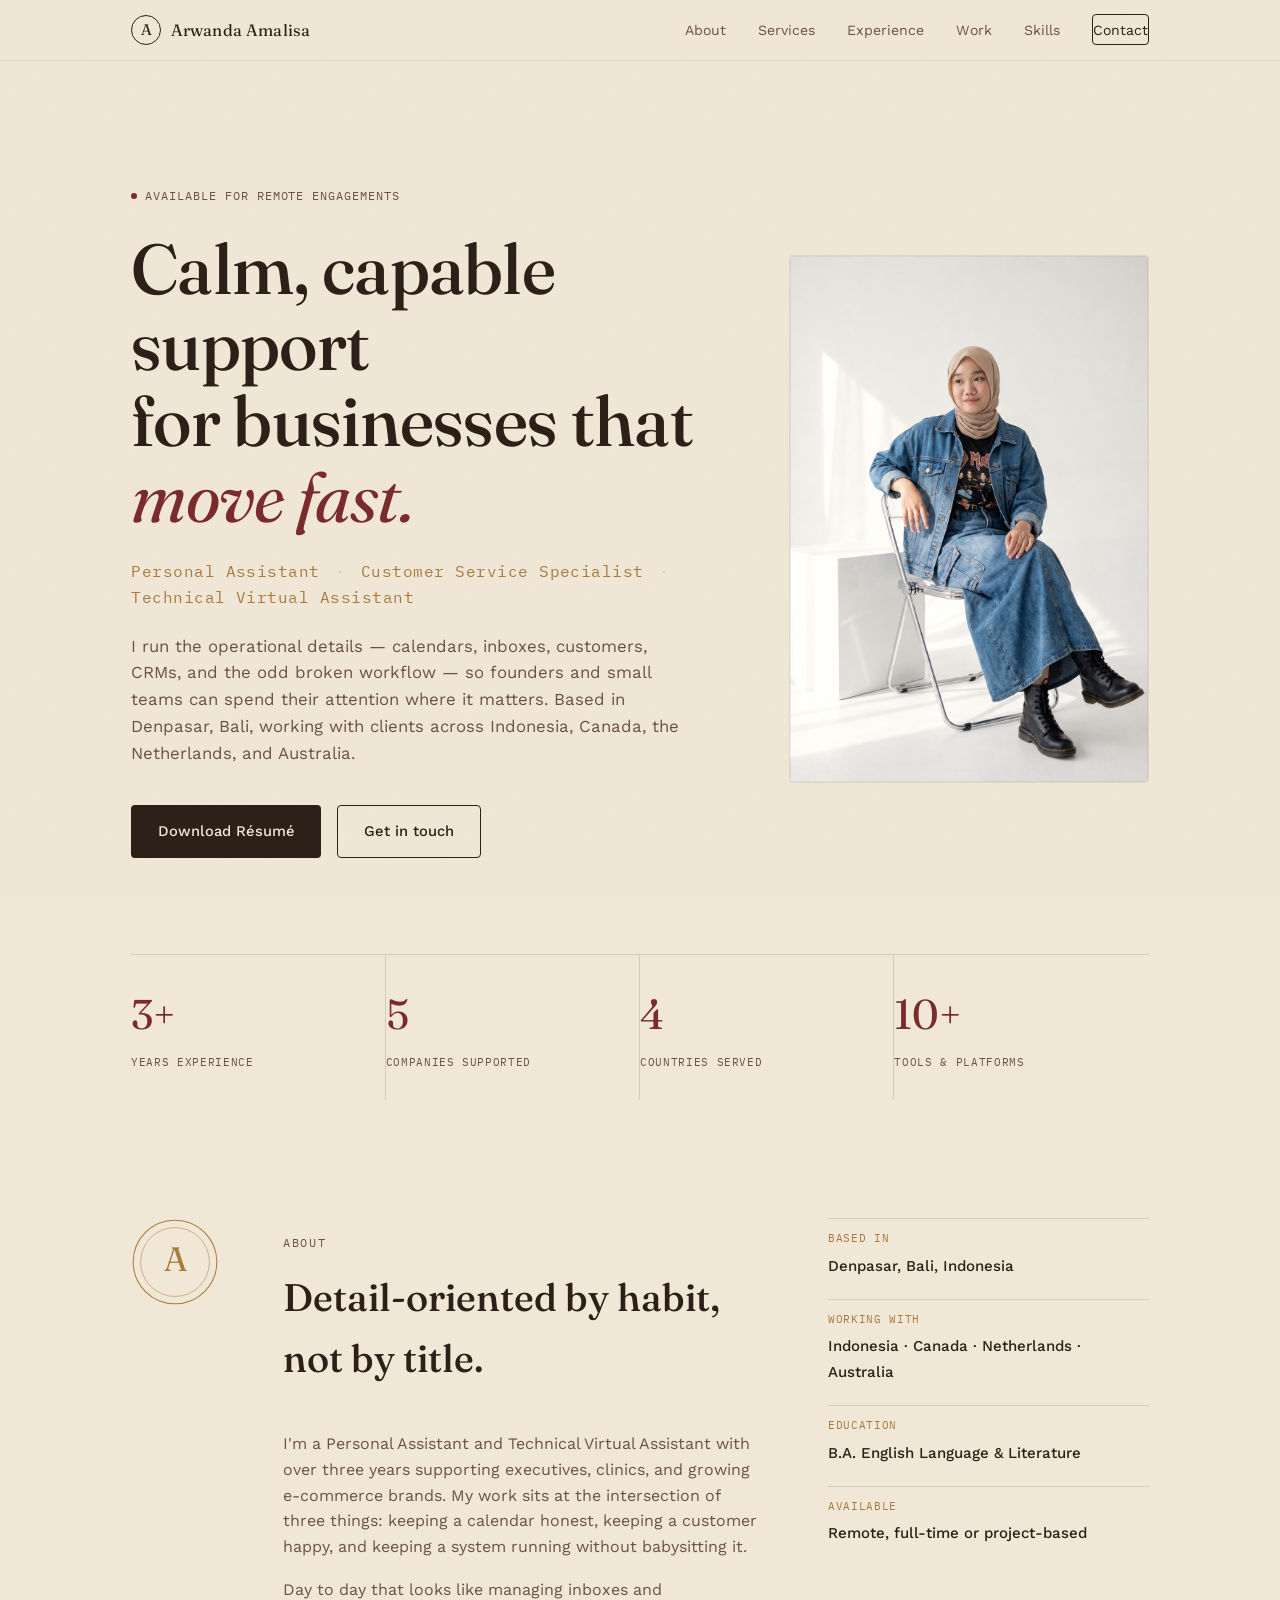
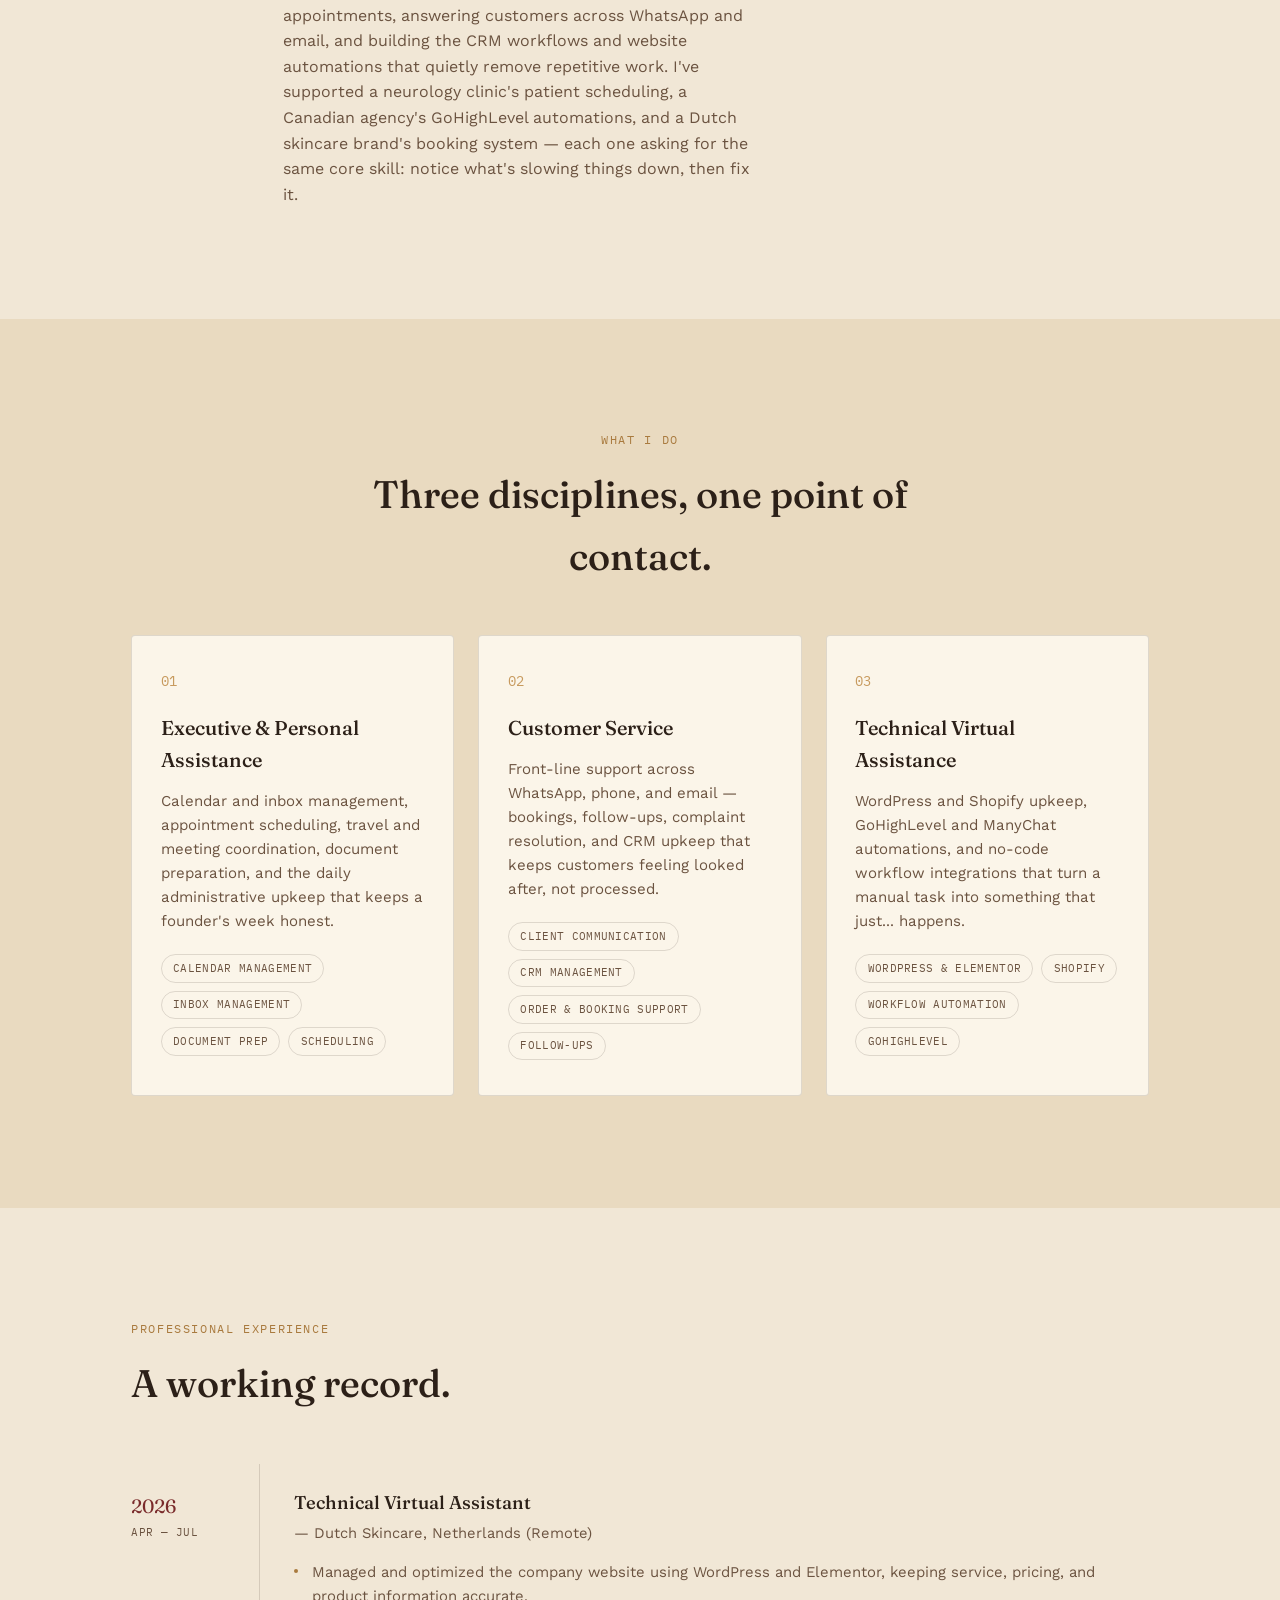
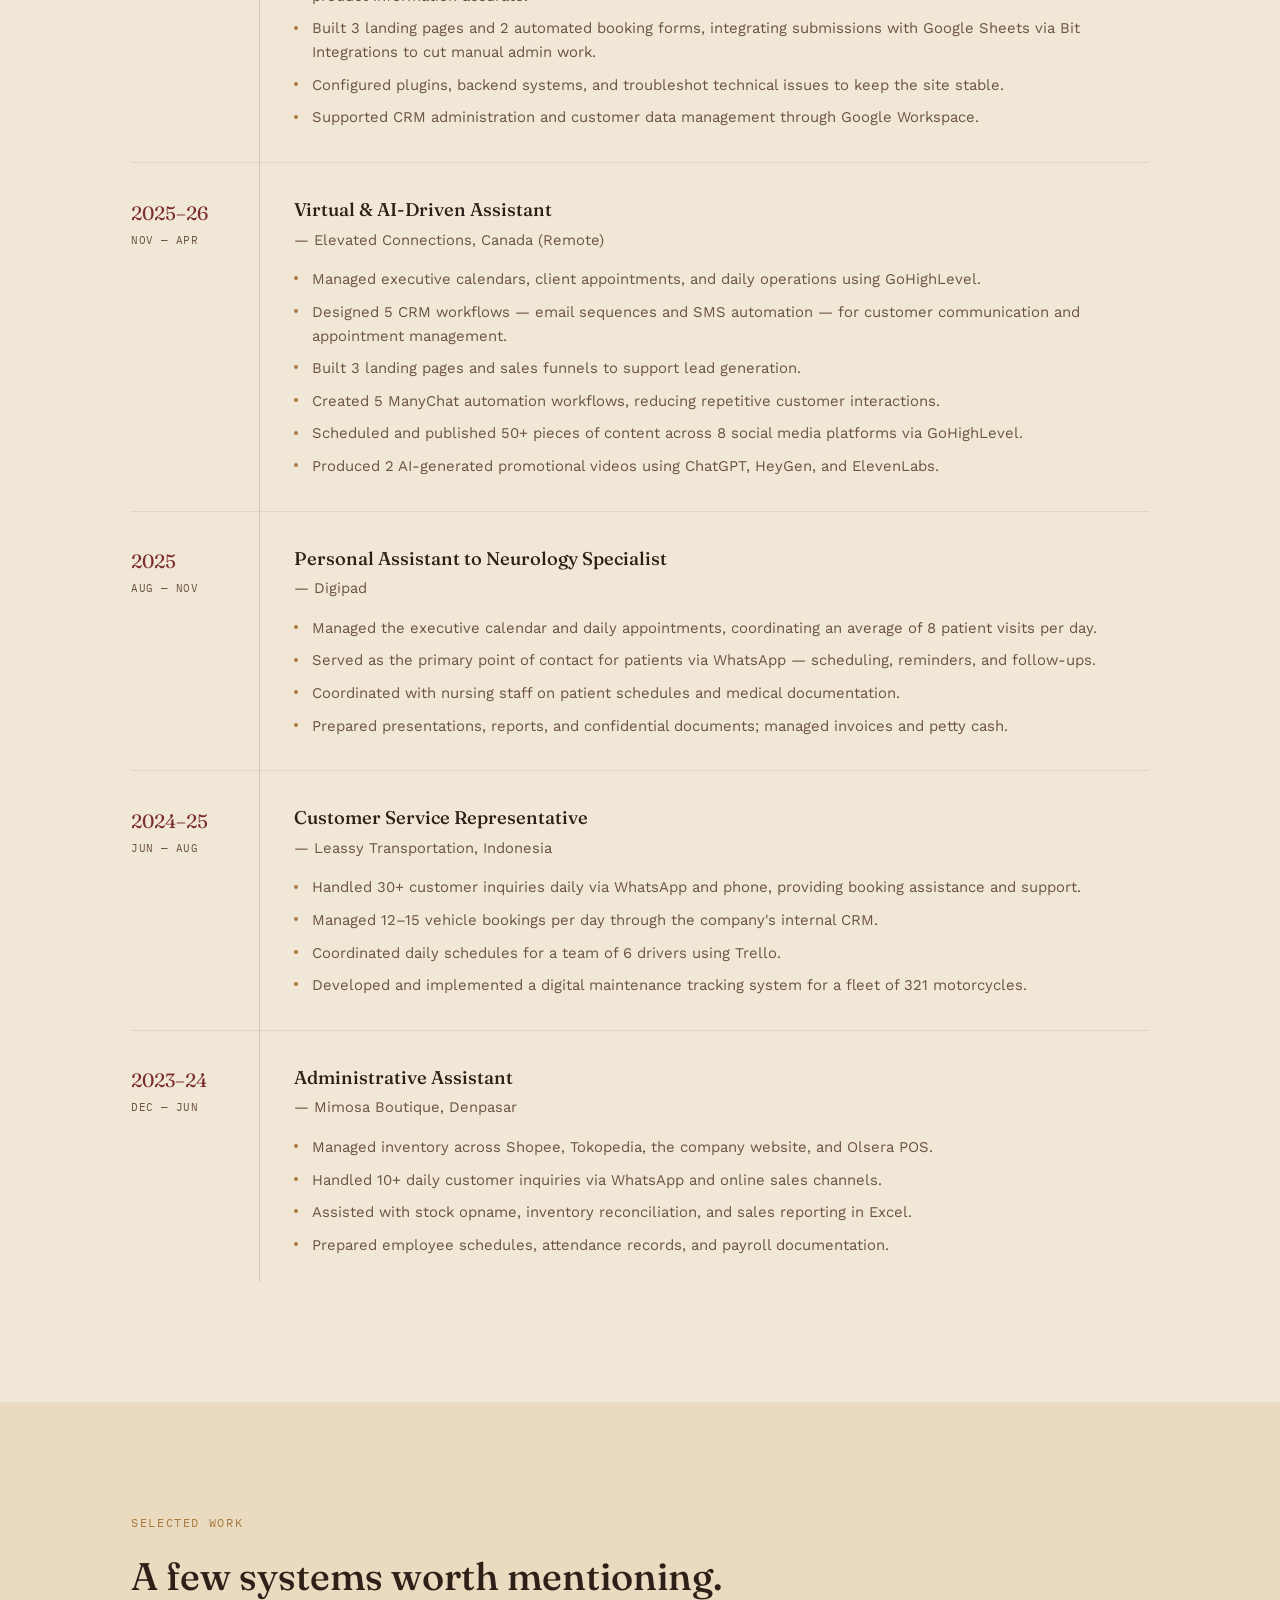
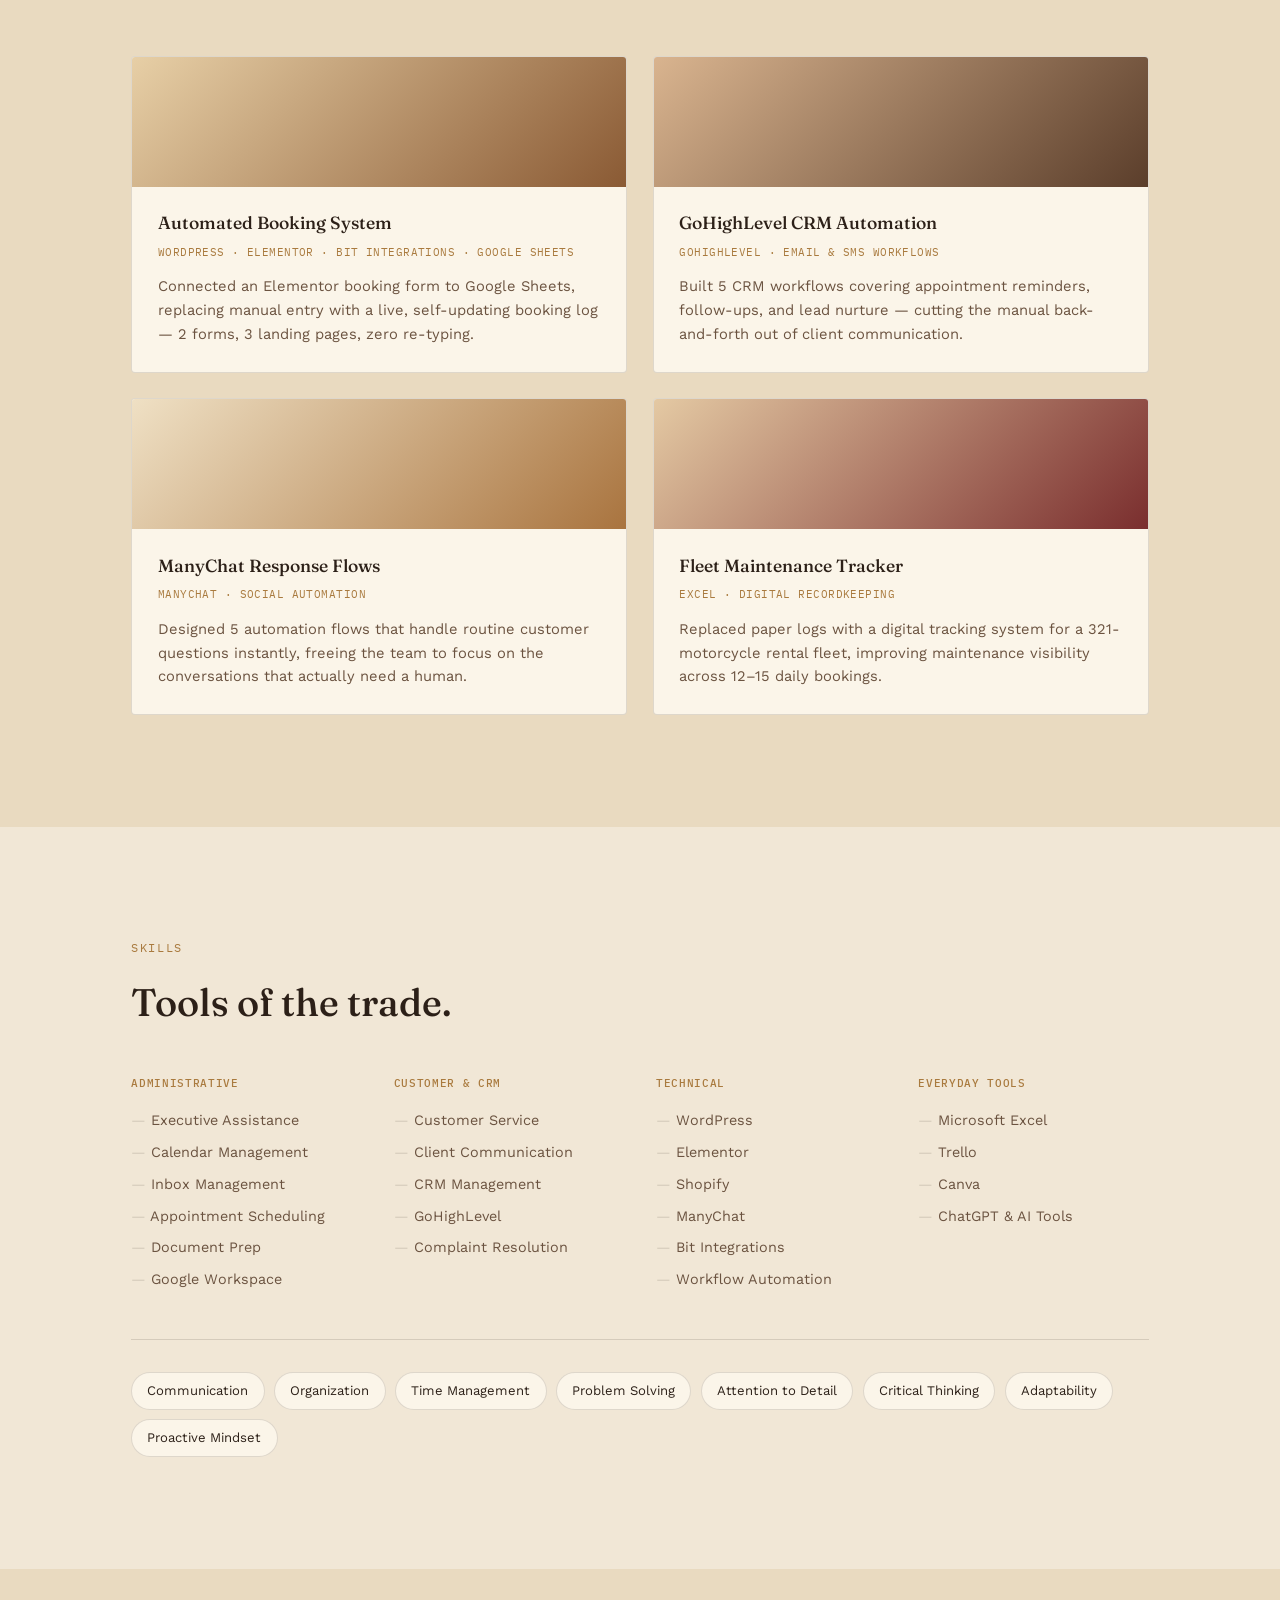
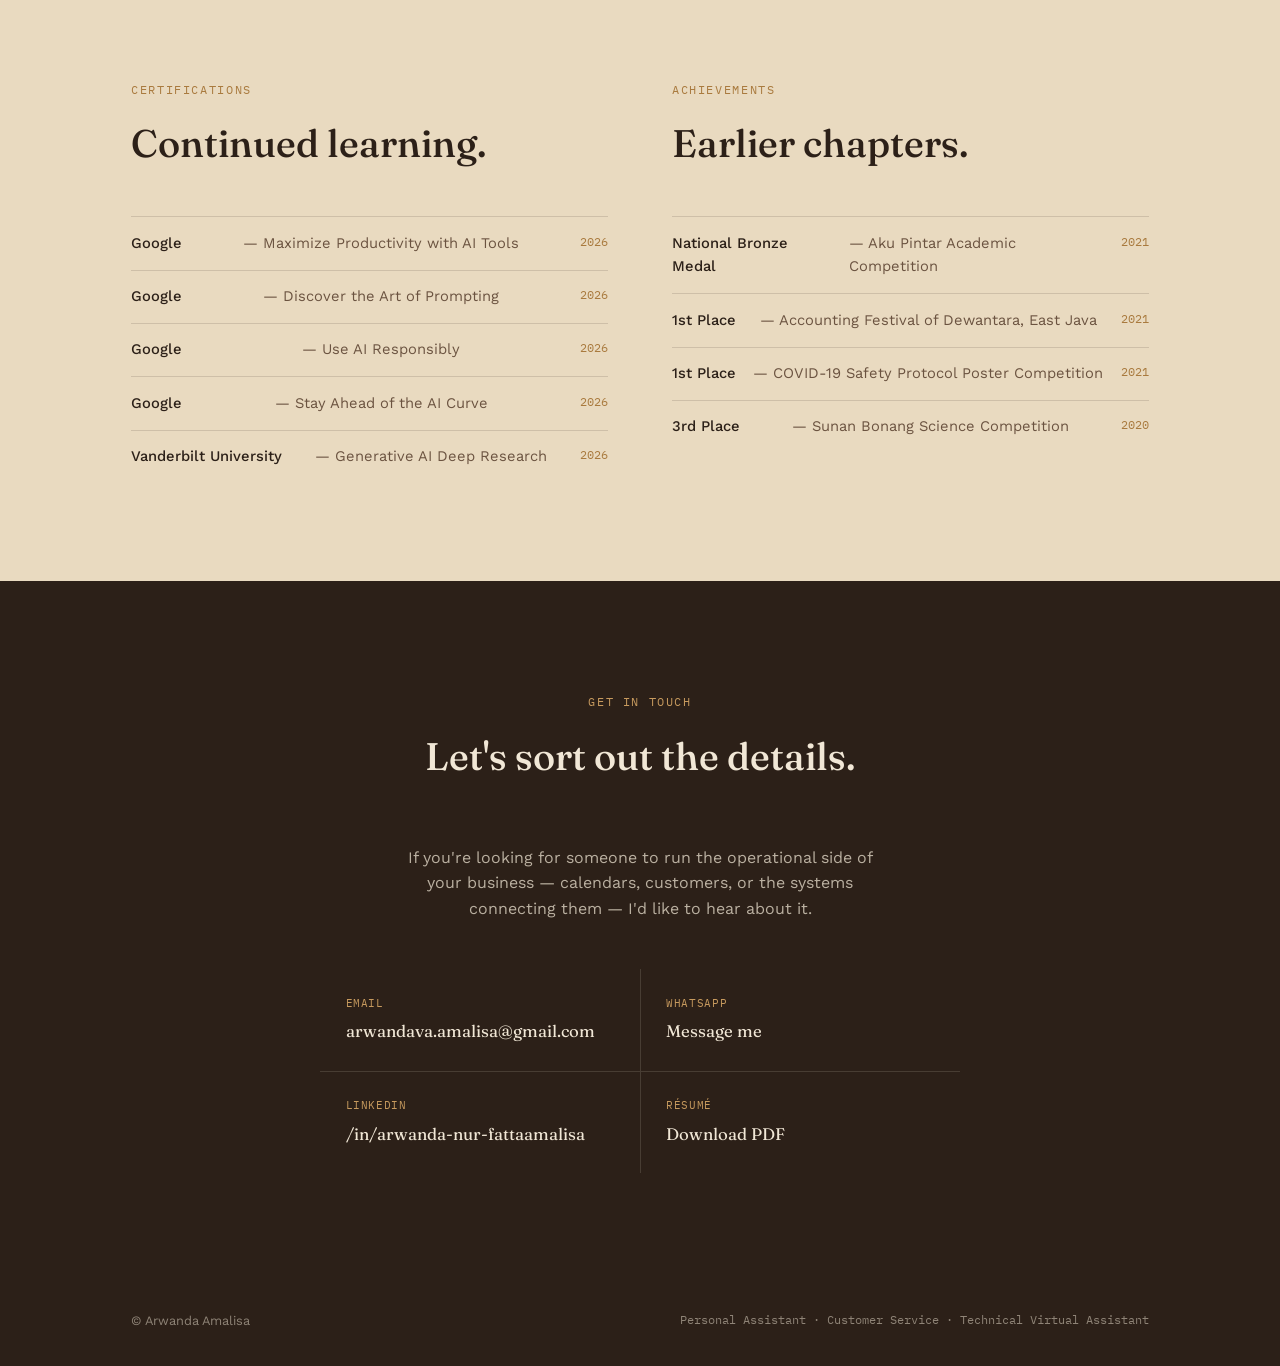
==== commit c8c07dec: "Add files via upload" ====
--- a/index.html
+++ b/index.html
@@ -59,12 +59,12 @@
         working with clients across Indonesia, Canada, the Netherlands, and Australia.
       </p>
       <div class="hero-actions">
-        <a href="assets/Arwanda_Nur_Fatta_Amalisa_Resume.pdf" class="btn btn-primary" download>Download Résumé</a>
+        <a href="Arwanda_Nur_Fatta_Amalisa_Resume.pdf" class="btn btn-primary" download>Download Résumé</a>
         <a href="#contact" class="btn btn-ghost">Get in touch</a>
       </div>
     </div>
     <div class="hero-photo">
-      <img src="assets/profile.jpg" alt="Portrait of Arwanda Amalisa">
+      <img src="profile.jpg" alt="Portrait of Arwanda Amalisa">
     </div>
   </div>
   <div class="hero-stats">
@@ -160,7 +160,7 @@
     <div class="timeline">
 
       <div class="tl-item">
-        <div class="tl-date"><span>2026</span><small>Apr — Present</small></div>
+        <div class="tl-date"><span>2026</span><small>Apr — Jul</small></div>
         <div class="tl-content">
           <h3>Technical Virtual Assistant <span class="tl-co">— Dutch Skincare, Netherlands (Remote)</span></h3>
           <ul>
@@ -214,7 +214,7 @@
       </div>
 
       <div class="tl-item">
-        <div class="tl-date"><span>2025</span><small>Admin</small></div>
+        <div class="tl-date"><span>2023–24</span><small>Dec — Jun</small></div>
         <div class="tl-content">
           <h3>Administrative Assistant <span class="tl-co">— Mimosa Boutique, Denpasar</span></h3>
           <ul>
@@ -365,7 +365,7 @@
         <span class="contact-label">LinkedIn</span>
         <span class="contact-value">/in/arwanda-nur-fattaamalisa</span>
       </a>
-      <a href="assets/Arwanda_Nur_Fatta_Amalisa_Resume.pdf" class="contact-link" download>
+      <a href="Arwanda_Nur_Fatta_Amalisa_Resume.pdf" class="contact-link" download>
         <span class="contact-label">Résumé</span>
         <span class="contact-value">Download PDF</span>
       </a>
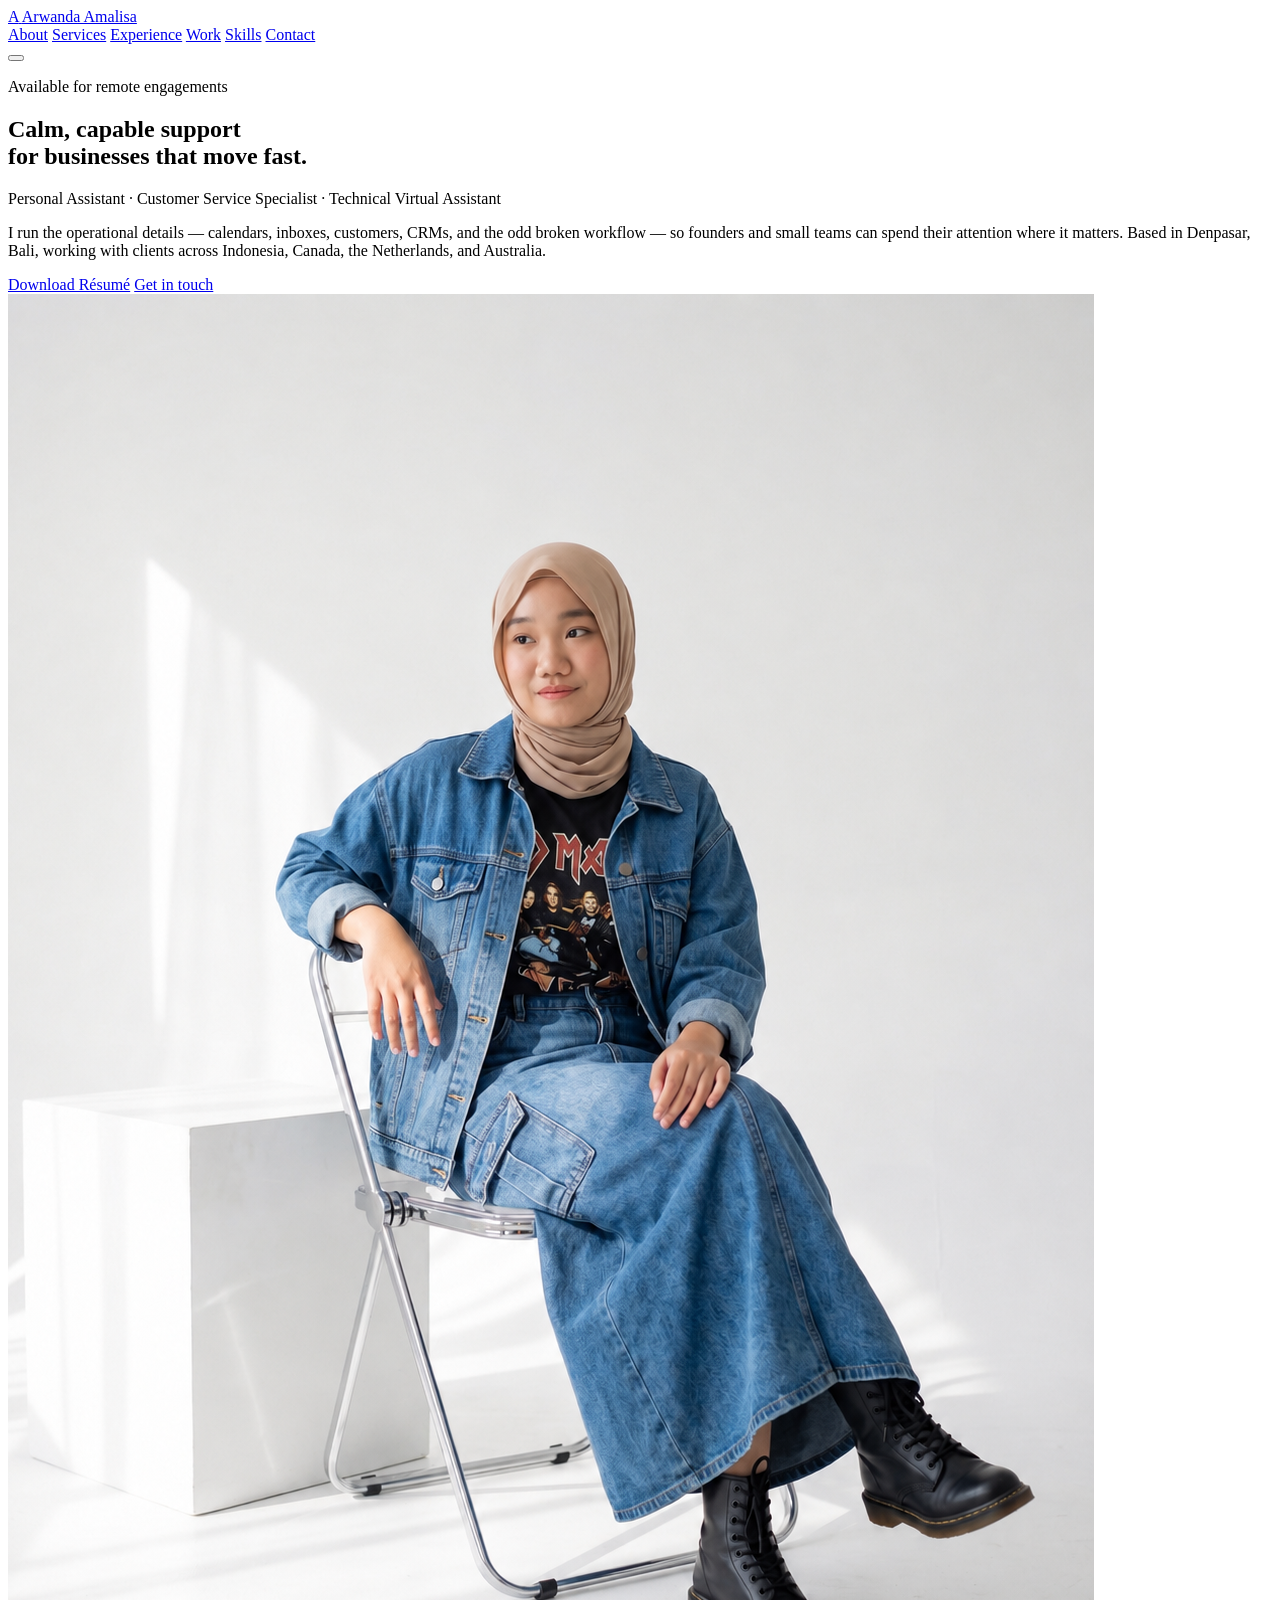
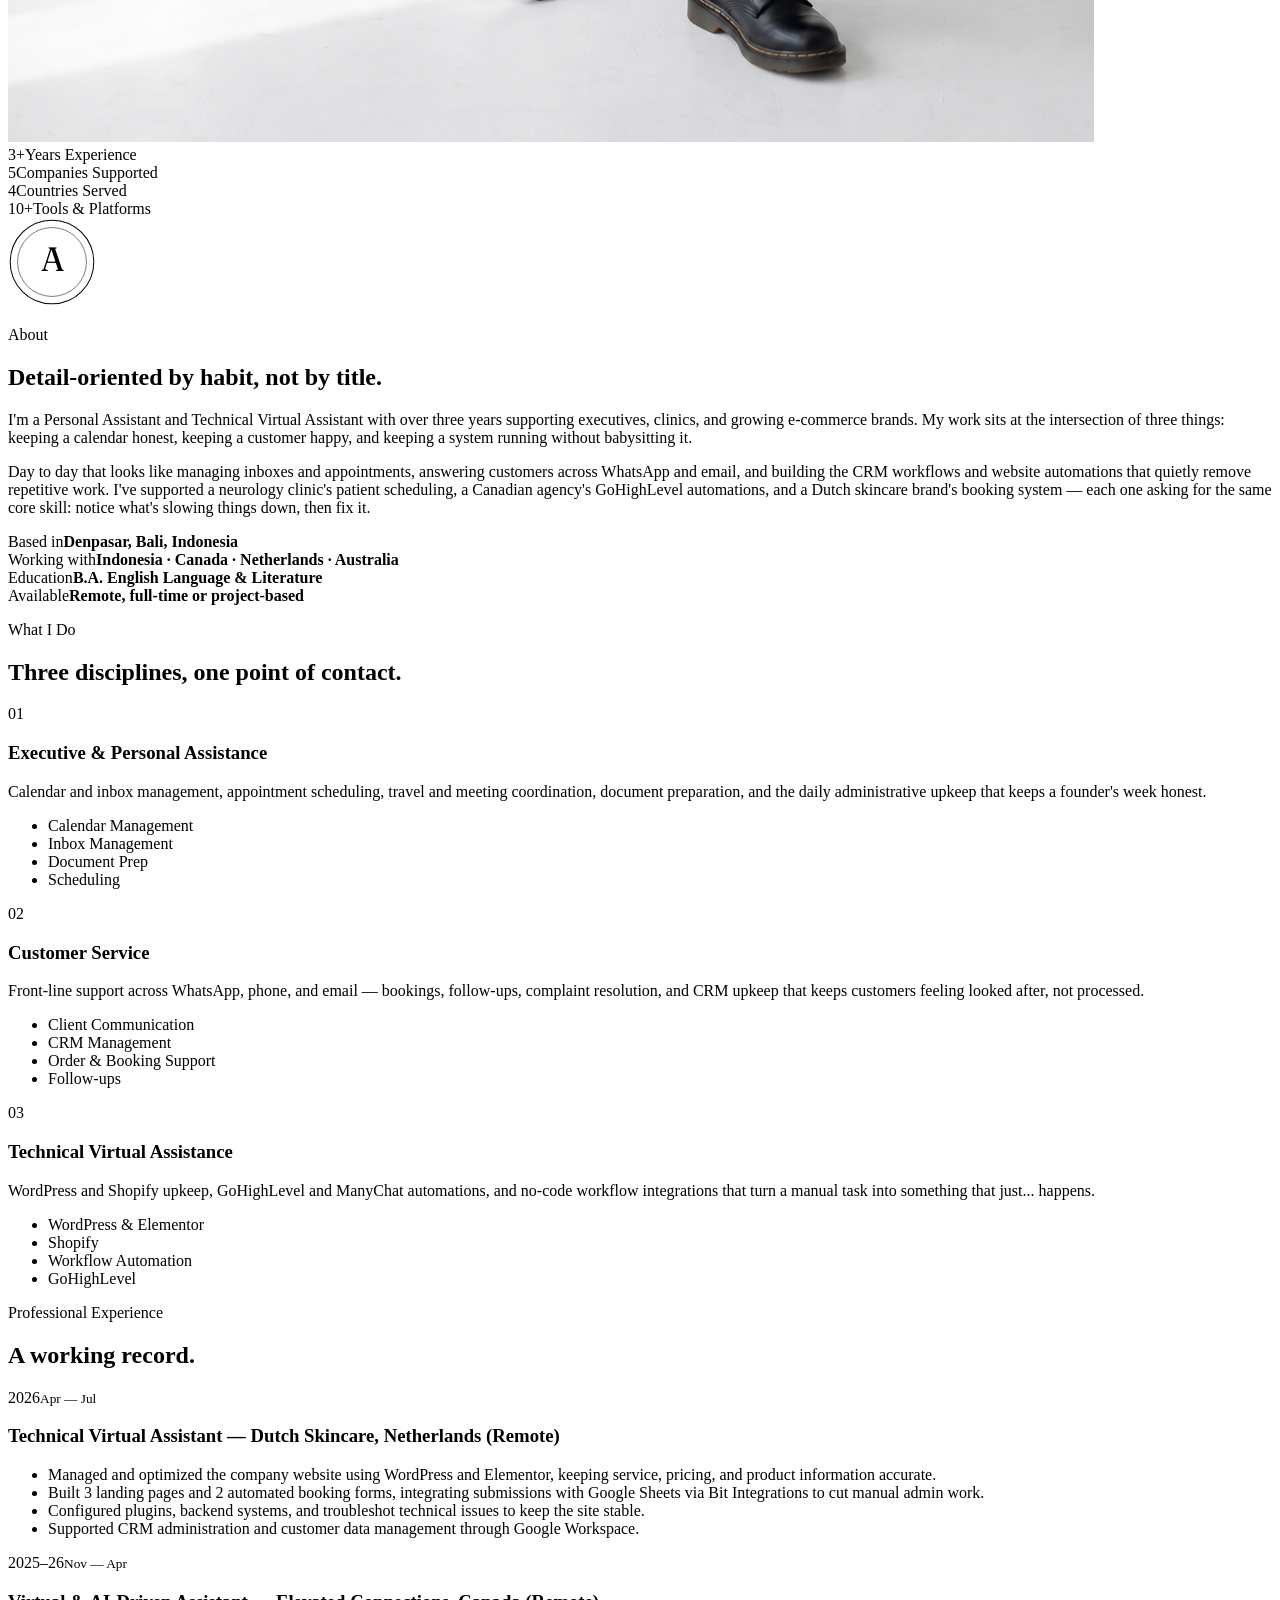
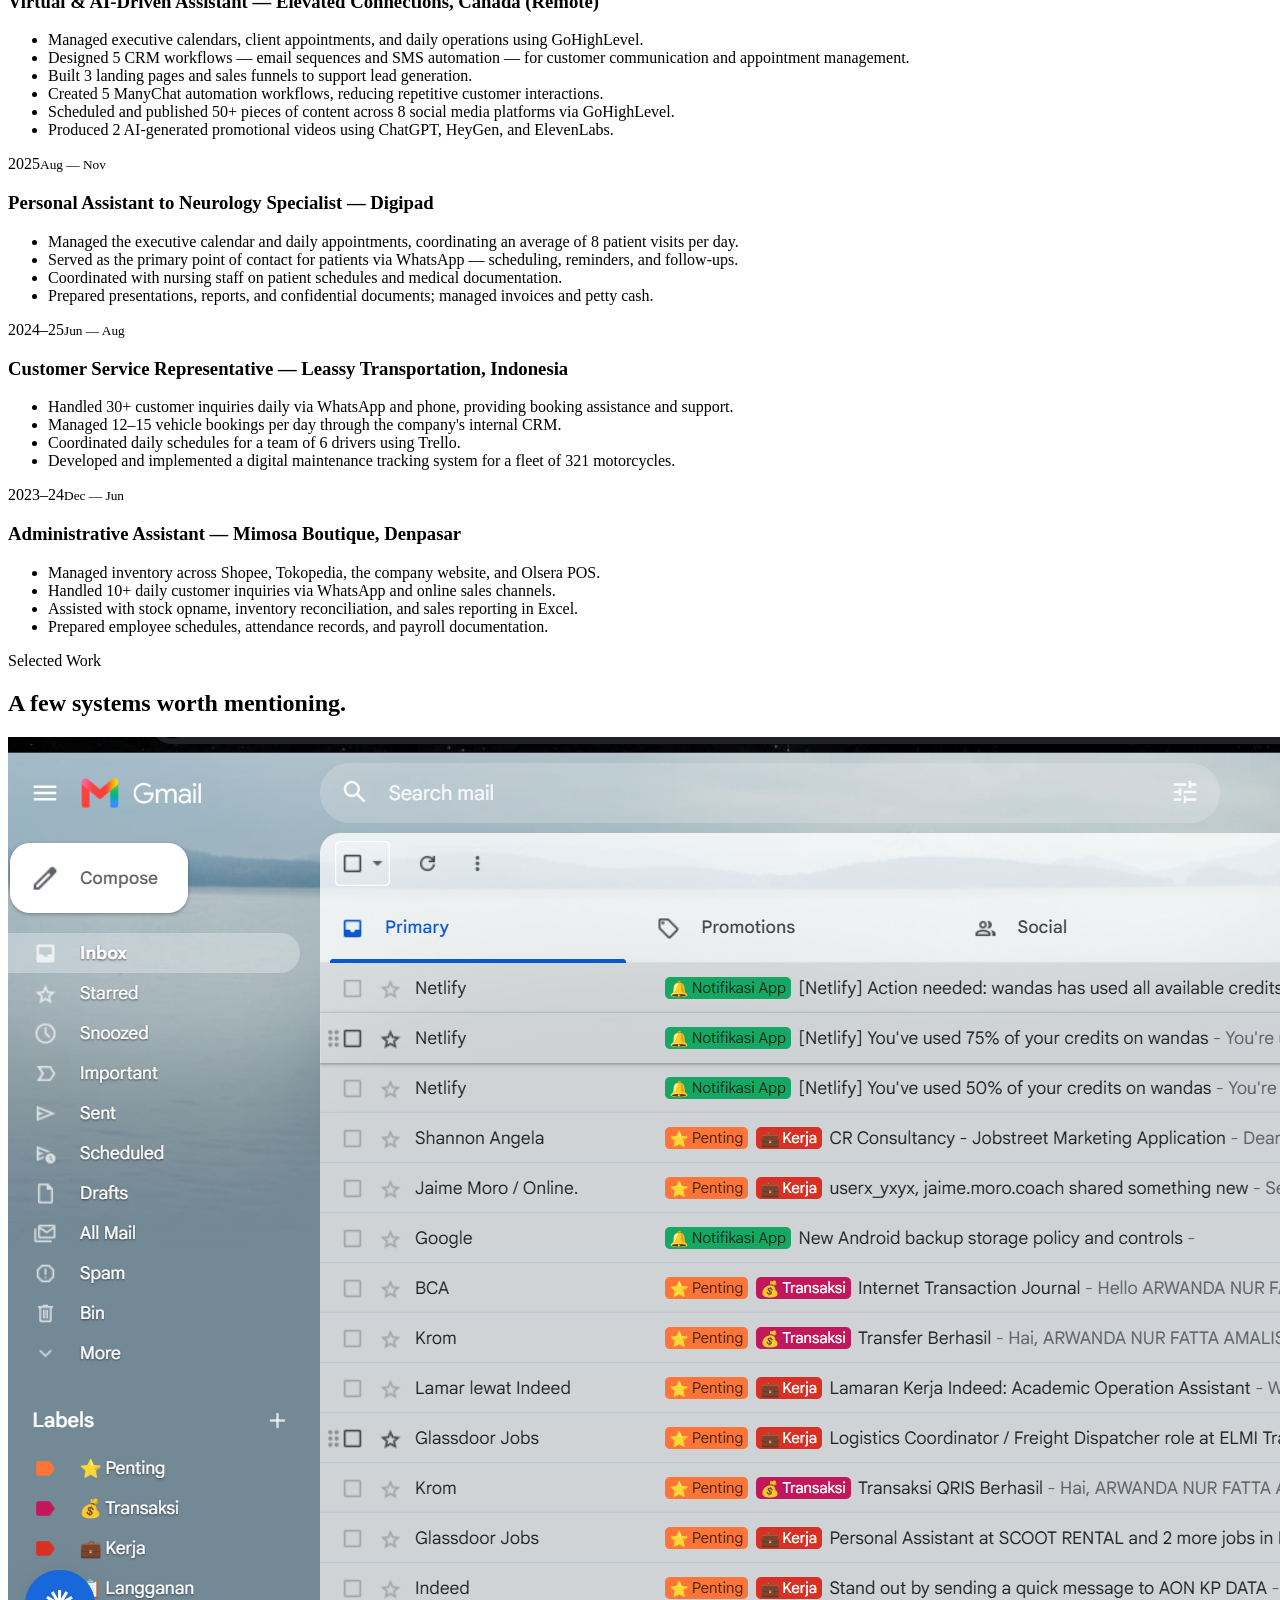
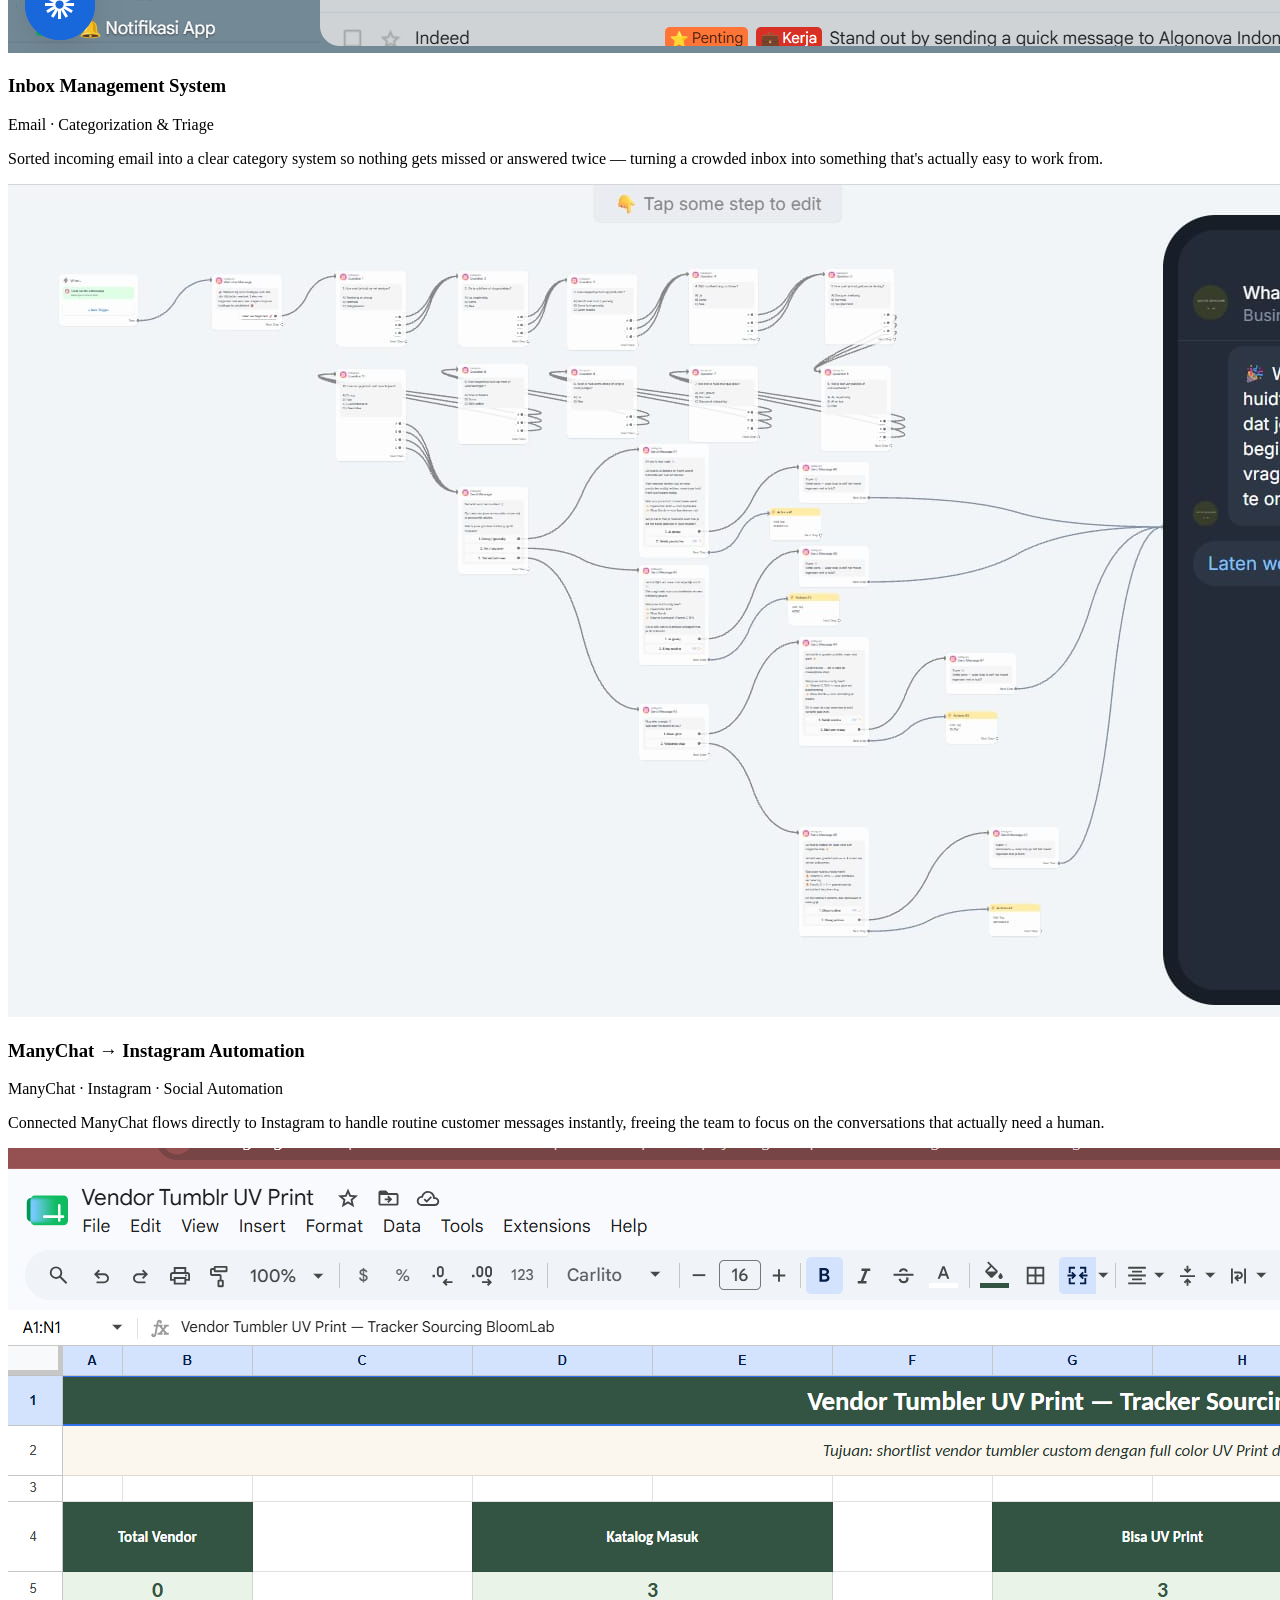
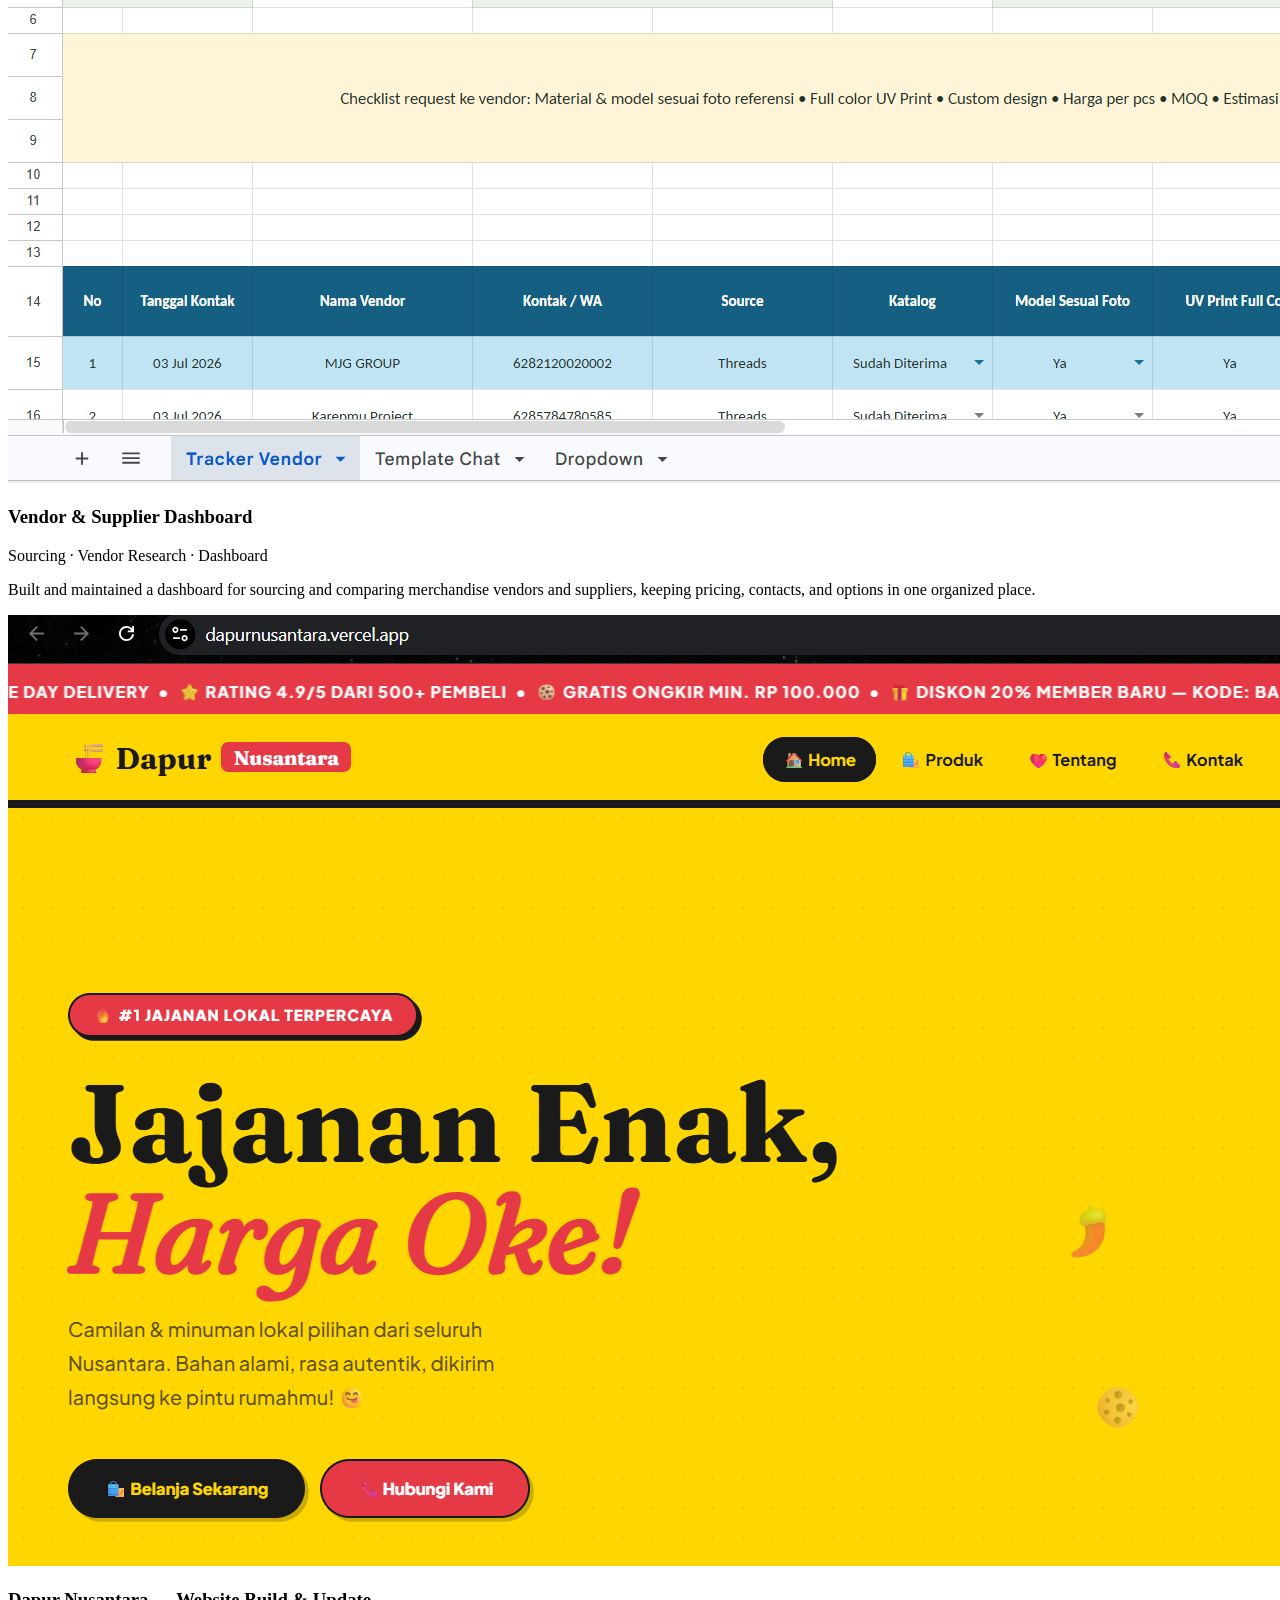
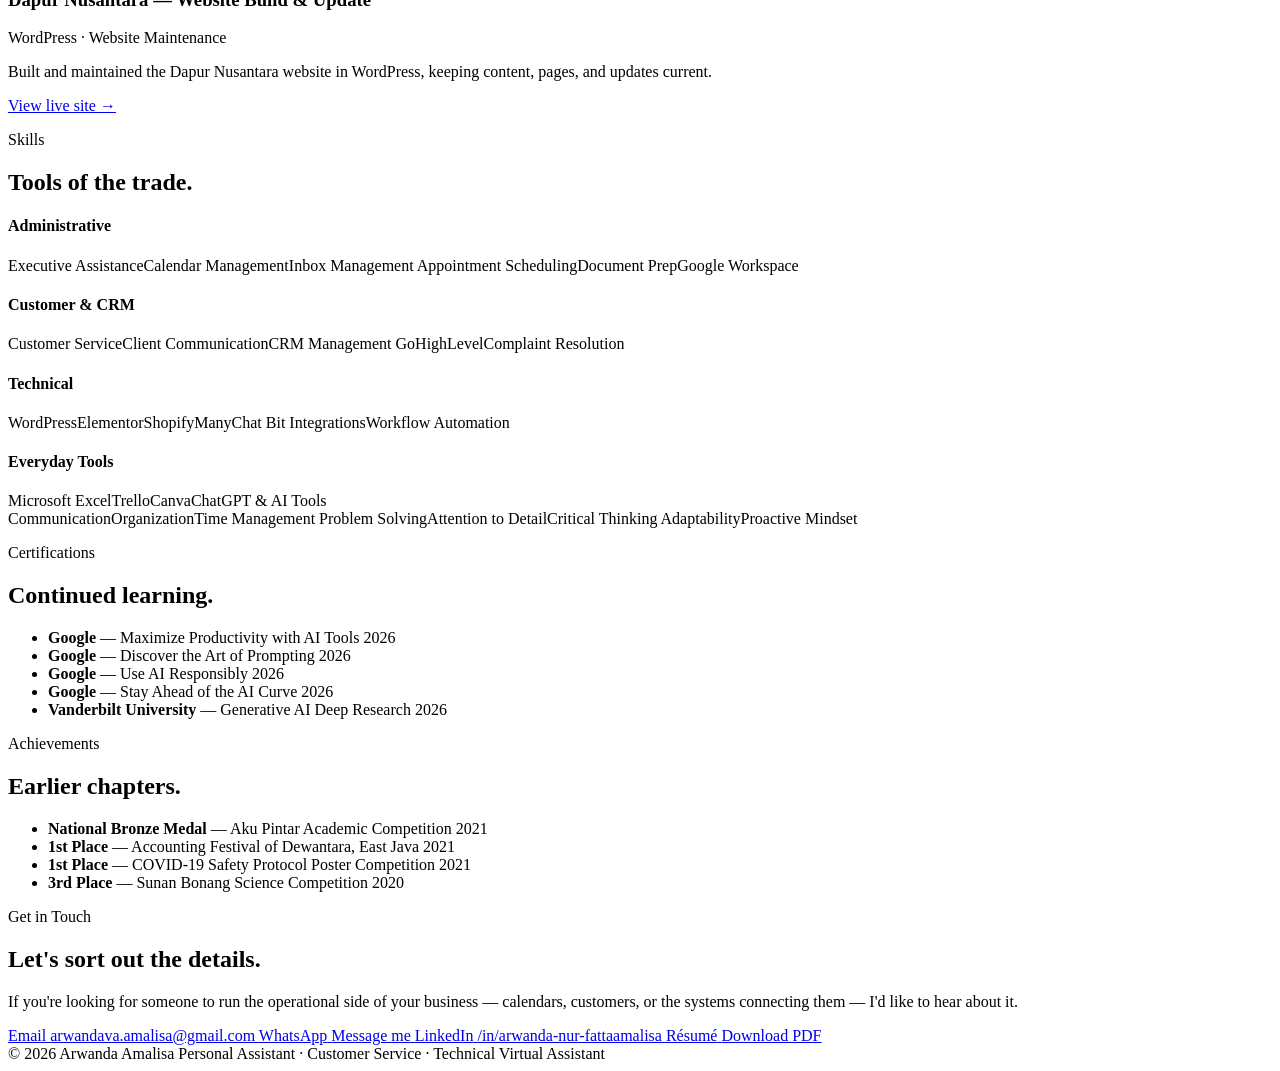
==== commit fa76b8a2: "Rename index (1).html to index.html" ====
--- a/index.html
+++ b/index.html
@@ -238,35 +238,36 @@
 
     <div class="work-grid">
       <article class="work-card">
-        <div class="work-thumb" style="--from:#e7cfa6; --to:#8a5a34;"></div>
-        <h3>Automated Booking System</h3>
-        <p class="work-tools">WordPress · Elementor · Bit Integrations · Google Sheets</p>
-        <p>Connected an Elementor booking form to Google Sheets, replacing manual entry with a live,
-        self-updating booking log — 2 forms, 3 landing pages, zero re-typing.</p>
+        <div class="work-thumb"><img src="File Of Inbox Management.png" alt="Inbox management categorization system" loading="lazy"></div>
+        <h3>Inbox Management System</h3>
+        <p class="work-tools">Email · Categorization &amp; Triage</p>
+        <p>Sorted incoming email into a clear category system so nothing gets missed or answered twice —
+        turning a crowded inbox into something that's actually easy to work from.</p>
       </article>
 
       <article class="work-card">
-        <div class="work-thumb" style="--from:#d9b48f; --to:#5b3e2b;"></div>
-        <h3>GoHighLevel CRM Automation</h3>
-        <p class="work-tools">GoHighLevel · Email &amp; SMS Workflows</p>
-        <p>Built 5 CRM workflows covering appointment reminders, follow-ups, and lead nurture — cutting
-        the manual back-and-forth out of client communication.</p>
+        <div class="work-thumb"><img src="File Of ManyChat Automation.jpeg" alt="ManyChat automation flow connected to Instagram" loading="lazy"></div>
+        <h3>ManyChat → Instagram Automation</h3>
+        <p class="work-tools">ManyChat · Instagram · Social Automation</p>
+        <p>Connected ManyChat flows directly to Instagram to handle routine customer messages instantly,
+        freeing the team to focus on the conversations that actually need a human.</p>
       </article>
 
       <article class="work-card">
-        <div class="work-thumb" style="--from:#efe0c4; --to:#a9743f;"></div>
-        <h3>ManyChat Response Flows</h3>
-        <p class="work-tools">ManyChat · Social Automation</p>
-        <p>Designed 5 automation flows that handle routine customer questions instantly, freeing the
-        team to focus on the conversations that actually need a human.</p>
+        <div class="work-thumb"><img src="File Of Vendor Supplier.png" alt="Vendor and supplier sourcing dashboard" loading="lazy"></div>
+        <h3>Vendor &amp; Supplier Dashboard</h3>
+        <p class="work-tools">Sourcing · Vendor Research · Dashboard</p>
+        <p>Built and maintained a dashboard for sourcing and comparing merchandise vendors and suppliers,
+        keeping pricing, contacts, and options in one organized place.</p>
       </article>
 
       <article class="work-card">
-        <div class="work-thumb" style="--from:#e4c9a3; --to:#7a2e2e;"></div>
-        <h3>Fleet Maintenance Tracker</h3>
-        <p class="work-tools">Excel · Digital Recordkeeping</p>
-        <p>Replaced paper logs with a digital tracking system for a 321-motorcycle rental fleet,
-        improving maintenance visibility across 12–15 daily bookings.</p>
+        <div class="work-thumb"><img src="File Of Dapur Nusantara.png" alt="Dapur Nusantara website built and maintained in WordPress" loading="lazy"></div>
+        <h3>Dapur Nusantara — Website Build &amp; Update</h3>
+        <p class="work-tools">WordPress · Website Maintenance</p>
+        <p>Built and maintained the Dapur Nusantara website in WordPress, keeping content, pages, and
+        updates current.</p>
+        <a href="https://dapurnusantara.vercel.app/" class="work-link" target="_blank" rel="noopener">View live site →</a>
       </article>
     </div>
   </div>
